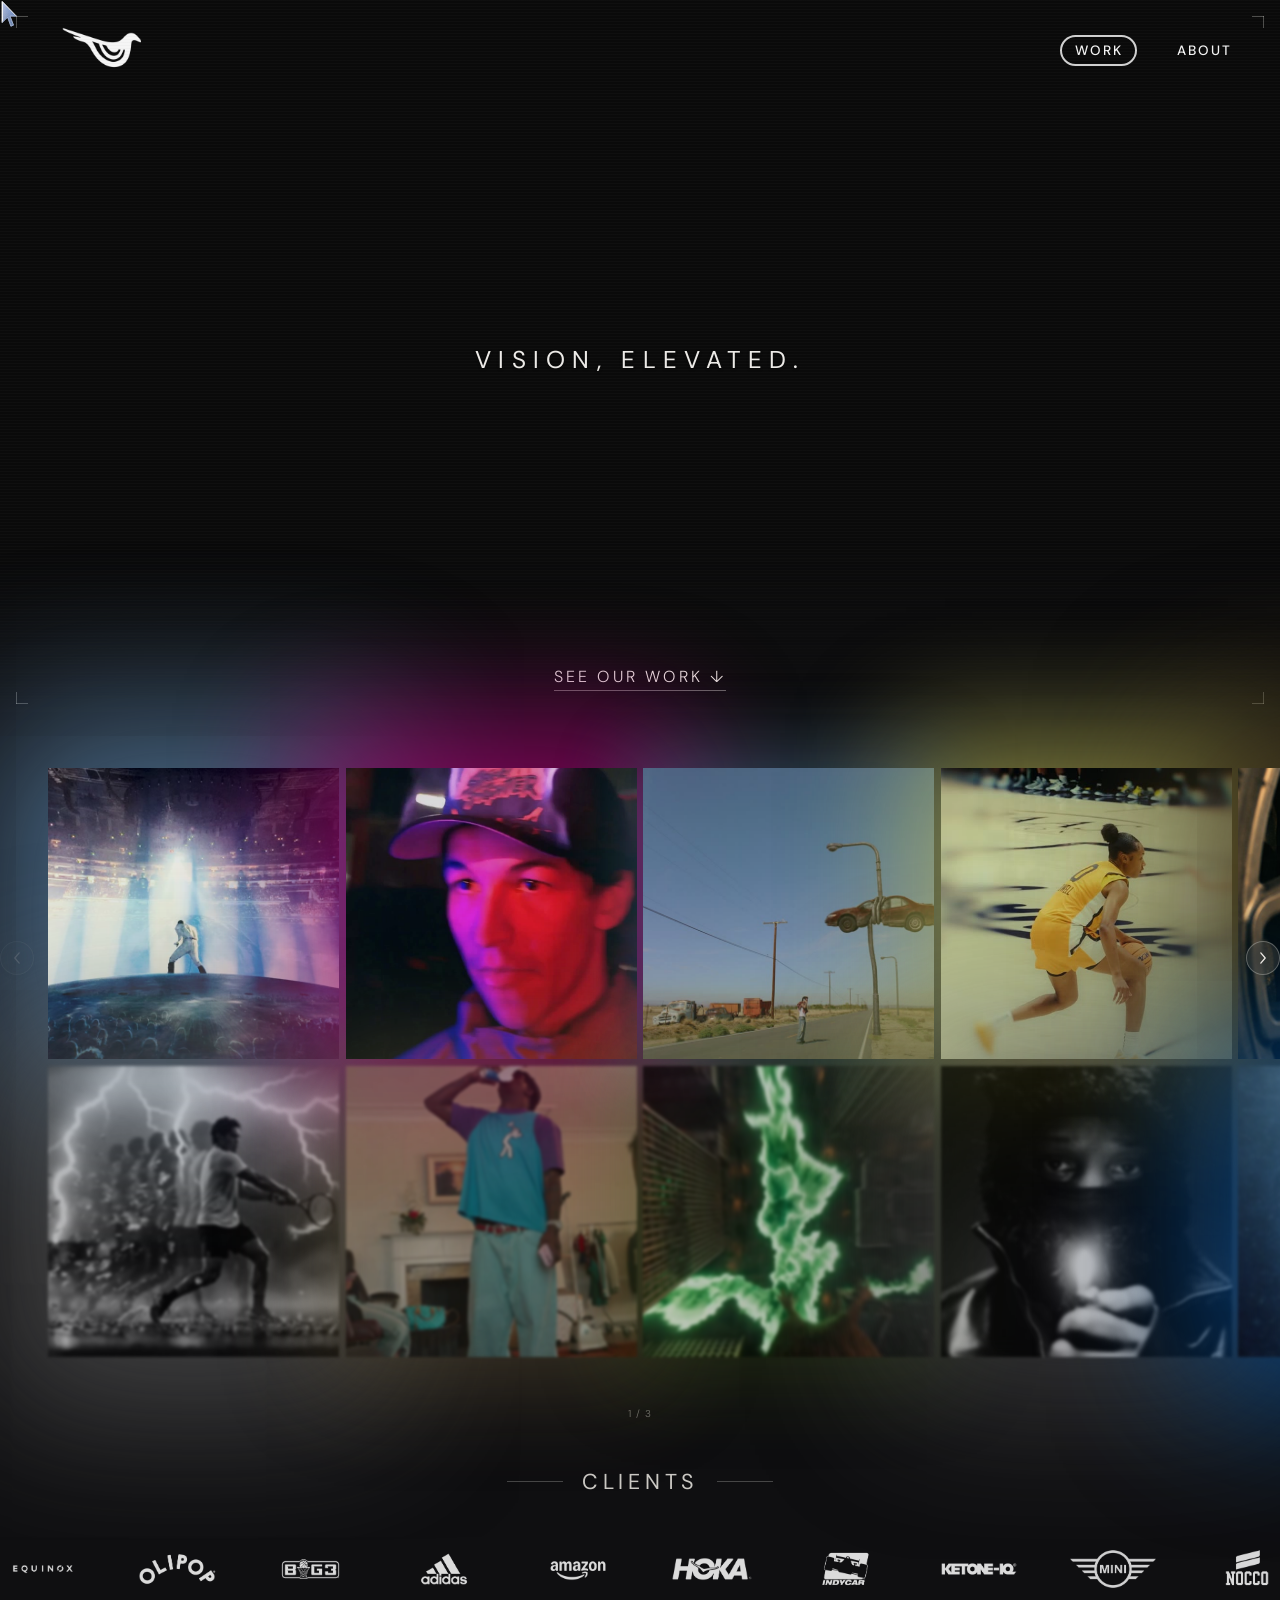
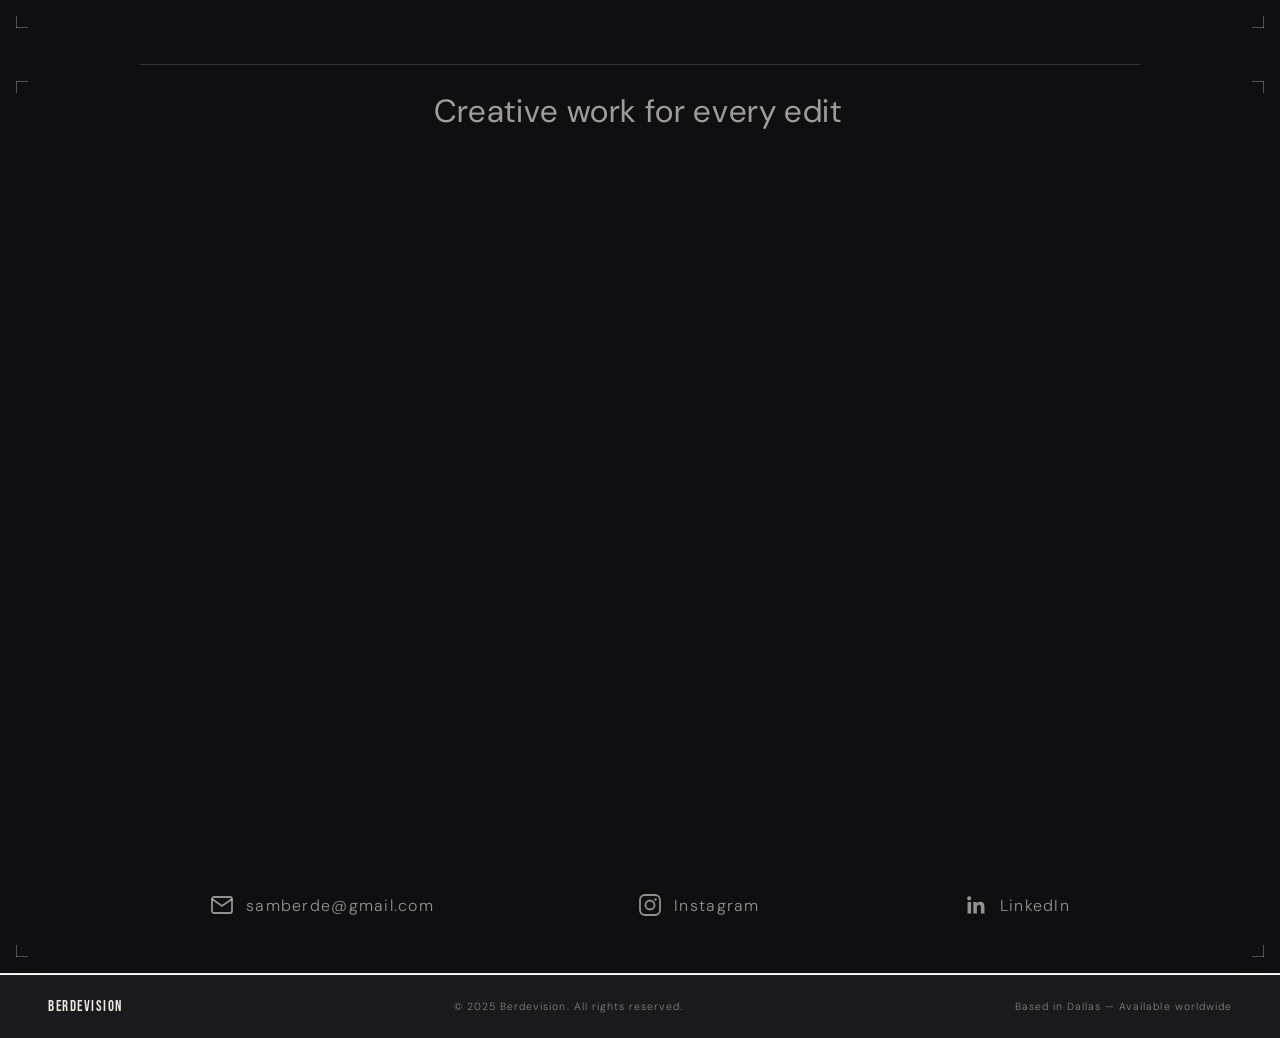
==== index.html @ a60b60c9 "Reorder new work tiles: Ye first, then Storm, Street Fighter, Ice Spice, Arran, Esdeekid, Cal WBB Co" ====
<!DOCTYPE html>
<html lang="en">
<head>
<meta charset="UTF-8">
<meta name="viewport" content="width=device-width, initial-scale=1.0, viewport-fit=cover">
<meta name="theme-color" content="#0f0f11">
<meta name="color-scheme" content="dark">
<title>Berdevision</title>
<meta name="description" content="Berdevision is a creative studio specializing in video, VFX, and post-production. Commercials, live events, and AI-driven creative — based in Dallas, available worldwide.">
<link rel="icon" type="image/png" href="favicon.png">
<link rel="apple-touch-icon" href="favicon.png">
<!-- Social share card -->
<meta property="og:type" content="website">
<meta property="og:title" content="Berdevision — Vision, Elevated.">
<meta property="og:description" content="Video, VFX, and post-production studio. Commercials, live events, and AI-driven creative.">
<meta property="og:url" content="https://samberde08.github.io/berdevision/">
<meta property="og:image" content="https://samberde08.github.io/berdevision/og-image.jpg">
<meta name="twitter:card" content="summary_large_image">
<meta name="twitter:title" content="Berdevision — Vision, Elevated.">
<meta name="twitter:description" content="Video, VFX, and post-production studio.">
<meta name="twitter:image" content="https://samberde08.github.io/berdevision/og-image.jpg">
<link href="https://fonts.googleapis.com/css2?family=Cormorant+Garamond:ital,wght@0,300;0,400;0,600;1,300;1,400;1,600&family=Cormorant:ital,wght@1,300;1,400&family=DM+Sans:wght@300;400;500&family=Bebas+Neue&family=Manrope:wght@600;700;800&display=swap" rel="stylesheet">
<style>
*, *::before, *::after { box-sizing: border-box; margin: 0; padding: 0; cursor: none !important; }
a, button, input, select, textarea, label, [role="button"], [tabindex] { cursor: none !important; }

:root {
  --ink: #eceae4;
  --paper: #0d0b08;
  --mid: #6a6a6a;
  --dim: rgba(12,12,12,0.1);
  --dim2: rgba(12,12,12,0.05);
  --glass-bg: rgba(255,255,255,0.45);
  --glass-border: rgba(255,255,255,0.7);
  --glass-blur: blur(20px) saturate(180%);
}

html { scroll-behavior: smooth; cursor: none !important; background: #eceae4; }
body { position: relative; }

body {
  background: transparent;
  color: var(--paper);
  font-family: 'DM Sans', sans-serif;
  font-weight: 300;
  cursor: none !important;
}

nav { overflow: hidden; }
.reel-wrap { overflow: hidden; }
#contact, #contact-about { overflow: hidden; }
.about-page { overflow: hidden; }
footer { overflow: hidden; }
#bg-canvas {
  position: absolute;
  top: 0; left: 0;
  width: 100%; height: auto;
  min-height: 100%;
  z-index: 0;
  pointer-events: none;
  object-fit: cover;
  object-position: center top;
  opacity: 0.22;
}


nav, .reel-wrap, .slogan-wrap, #work, #about, #contact, #contact-about, footer {
  position: relative;
  z-index: 1;
}

/* SHINY GLASS GLOSS
   A bright, visible specular highlight that moves with scroll + mouse */
.gloss {
  position: relative;
  isolation: isolate;
}
.gloss::after {
  content: '';
  position: absolute;
  inset: 0;
  background: radial-gradient(
    ellipse 55% 40% at var(--gloss-x, 30%) var(--gloss-y, 0%),
    rgba(255,255,255,0.55) 0%,
    rgba(255,255,255,0.2) 30%,
    rgba(255,255,255,0) 65%
  );
  pointer-events: none;
  z-index: 4;
  border-radius: inherit;
}

/* Sharp top-edge specular on all glass panels */
.glass-shine {
  position: relative;
  overflow: hidden;
}
.glass-shine::before {
  content: '';
  position: absolute;
  top: 0; left: -100%; right: -100%;
  height: 2px;
  background: linear-gradient(
    90deg,
    transparent 0%,
    rgba(255,255,255,0.9) var(--shine-x, 30%),
    rgba(255,255,255,1) calc(var(--shine-x, 30%) + 8%),
    rgba(255,255,255,0.9) calc(var(--shine-x, 30%) + 16%),
    transparent 100%
  );
  pointer-events: none;
  z-index: 5;
  transition: background 0.05s;
}


   Creates a bright specular highlight at the top of any glass element,
   simulating light catching the surface */
.glass-reflect {
  position: relative;
  overflow: hidden;
}
.glass-reflect::before {
  content: '';
  position: absolute;
  top: 0; left: 0; right: 0;
  height: 40%;
  background: linear-gradient(
    to bottom,
    rgba(255,255,255,0.22) 0%,
    rgba(255,255,255,0.06) 60%,
    rgba(255,255,255,0) 100%
  );
  pointer-events: none;
  z-index: 2;
}
.glass-reflect::after {
  content: '';
  position: absolute;
  top: 0; left: 0; right: 0;
  height: 1px;
  background: rgba(255,255,255,0.9);
  pointer-events: none;
  z-index: 3;
}


/* GLASS ARROW CURSOR */
#glassCursor {
  position: fixed;
  top: 0; left: 0;
  pointer-events: none;
  z-index: 99999;
  will-change: transform;
  transition: opacity 0s;
}
#glassCursor svg {
  transition: transform 0.15s cubic-bezier(0.23,1,0.32,1);
}
#glassCursor.hovered svg {
  transform: scale(1.15);
}

/* FILM GRAIN */
.grain {
  position: fixed;
  inset: 0;
  width: 100%; height: 100%;
  pointer-events: none;
  z-index: 99997;
  opacity: 0.035;
  animation: grain 0.8s steps(1) infinite;
}
@keyframes grain {
  0%   { transform: translate(0, 0); }
  10%  { transform: translate(-2%, -3%); }
  20%  { transform: translate(3%, 1%); }
  30%  { transform: translate(-1%, 4%); }
  40%  { transform: translate(4%, -2%); }
  50%  { transform: translate(-3%, 3%); }
  60%  { transform: translate(2%, -4%); }
  70%  { transform: translate(-4%, 1%); }
  80%  { transform: translate(3%, 3%); }
  90%  { transform: translate(-2%, -1%); }
  100% { transform: translate(1%, 4%); }
}

/* CROP MARKS */
.crop-mark {
  position: absolute;
  width: 12px; height: 12px;
  pointer-events: none;
  z-index: 10;
}
.crop-mark::before, .crop-mark::after {
  content: '';
  position: absolute;
  background: rgba(12,12,12,0.2);
}
.crop-mark::before { width: 1px; height: 100%; left: 0; top: 0; }
.crop-mark::after { width: 100%; height: 1px; left: 0; top: 0; }
.crop-mark.tl { top: 1rem; left: 1rem; }
.crop-mark.tr { top: 1rem; right: 1rem; transform: scaleX(-1); }
.crop-mark.bl { bottom: 1rem; left: 1rem; transform: scaleY(-1); }
.crop-mark.br { bottom: 1rem; right: 1rem; transform: scale(-1); }

/* NAV */
nav {
  position: fixed;
  top: 0; left: 0; right: 0;
  z-index: 100;
  display: flex;
  justify-content: space-between;
  align-items: center;
  padding: 0.8rem 3rem;
  padding-top: calc(0.8rem + env(safe-area-inset-top, 0px));
  background: transparent;
}
/* progressive frost under the floating nav: content blurs as it nears the top */
.top-frost {
  position: fixed;
  top: 0; left: 0; right: 0;
  height: calc(210px + env(safe-area-inset-top, 0px));
  z-index: 90;
  pointer-events: none;
  backdrop-filter: blur(7px);
  -webkit-backdrop-filter: blur(7px);
  -webkit-mask-image: linear-gradient(to bottom, black 0%, rgba(0,0,0,0.6) 28%, transparent 52%);
  mask-image: linear-gradient(to bottom, black 0%, rgba(0,0,0,0.6) 28%, transparent 52%);
  opacity: 0;
}
/* progressive blur steps: each weaker layer takes over where the last fades,
   so the frost terminates at a near-invisible blur instead of a hard seam */
.top-frost::before,
.top-frost::after {
  content: '';
  position: absolute;
  inset: 0;
  pointer-events: none;
}
.top-frost::before {
  backdrop-filter: blur(3.5px);
  -webkit-backdrop-filter: blur(3.5px);
  -webkit-mask-image: linear-gradient(to bottom, transparent 22%, black 42%, rgba(0,0,0,0.6) 58%, transparent 78%);
  mask-image: linear-gradient(to bottom, transparent 22%, black 42%, rgba(0,0,0,0.6) 58%, transparent 78%);
}
.top-frost::after {
  backdrop-filter: blur(1.5px);
  -webkit-backdrop-filter: blur(1.5px);
  -webkit-mask-image: linear-gradient(to bottom, transparent 55%, black 74%, rgba(0,0,0,0.4) 88%, transparent 100%);
  mask-image: linear-gradient(to bottom, transparent 55%, black 74%, rgba(0,0,0,0.4) 88%, transparent 100%);
}
/* floating nav in difference mode: always the opposite of what's beneath */
nav { mix-blend-mode: difference; }
nav .nav-links a { color: #fff; }
nav .nav-links a:hover { color: rgba(255,255,255,0.65); }
nav .nav-links a.nav-active { color: #fff; border-color: rgba(255,255,255,0.85); }
nav .nav-logo-img { filter: invert(1) !important; }
.nav-logo {
  display: flex;
  align-items: center;
  text-decoration: none;
  position: relative;
  z-index: 1;
}
.nav-logo-img {
  width: 110px;
  height: auto;
  display: block;
  opacity: 1;
  mix-blend-mode: normal;
  filter: none;
  transition: opacity 0.2s;
}
.nav-logo:hover .nav-logo-img {
  opacity: 0.7;
  filter: none;
}
.nav-links {
  display: flex; gap: 2.5rem; list-style: none;
}
.nav-links a {
  font-size: 0.85rem;
  font-weight: 500;
  letter-spacing: 0.14em;
  text-transform: uppercase;
  color: rgba(12,12,12,1);
  text-decoration: none;
  transition: color 0.2s;
}
.nav-links a:hover { color: rgba(12,12,12,0.6); }

/* REEL — always dark, it's a video player */
.reel-wrap {
  position: relative;
  width: 100%;
  aspect-ratio: 16 / 9;
  background: transparent;
  overflow: hidden;
}
/* the footage itself dissolves at its bottom edge — no black band */
.reel-video { pointer-events: none; }
.reel-video::-webkit-media-controls,
.reel-video::-webkit-media-controls-start-playback-button {
  display: none !important;
  -webkit-appearance: none;
}
.reel-vimeo,
.reel-video,
.reel-placeholder {
  -webkit-mask-image: linear-gradient(to bottom, black 0%, black 74%, transparent 100%);
  mask-image: linear-gradient(to bottom, black 0%, black 74%, transparent 100%);
}
.reel-placeholder {
  position: absolute; inset: 0;
  background: #0a0a0a;
  display: flex; align-items: center; justify-content: center;
}
.reel-placeholder::before {
  content: '';
  position: absolute; inset: 0;
  background: repeating-linear-gradient(
    0deg, transparent, transparent 2px,
    rgba(255,255,255,0.018) 2px, rgba(255,255,255,0.018) 3px
  );
  pointer-events: none;
}
.reel-inner {
  display: none; /* wordmark occupies the reel center now */
}
.reel-icon {
  width: 68px; height: 68px;
  border: 1px solid rgba(240,237,232,0.2);
  border-radius: 50%;
  display: flex; align-items: center; justify-content: center;
  animation: breathe 3s ease-in-out infinite;
}
@keyframes breathe {
  0%, 100% { transform: scale(1); border-color: rgba(240,237,232,0.15); }
  50% { transform: scale(1.06); border-color: rgba(240,237,232,0.5); }
}
.reel-hint {
  font-size: 0.65rem;
  letter-spacing: 0.22em;
  text-transform: uppercase;
  color: rgba(240,237,232,0.25);
}
.reel-video {
  position: absolute; inset: 0;
  width: 100%; height: 100%;
  object-fit: cover; display: block;
}
.reel-vimeo {
  position: absolute; inset: 0;
  width: 100%; height: 100%;
  overflow: hidden;
  pointer-events: none;
}
.reel-vimeo iframe {
  position: absolute;
  top: 50%; left: 50%;
  width: 100%; height: 100%;
  transform: translate(-50%, -50%);
  border: none;
}
.reel-bar {
  position: absolute;
  bottom: 0; left: 0; right: 0;
  padding: 2rem 3rem;
  background: none;
  display: flex;
  justify-content: space-between;
  align-items: flex-end;
  z-index: 3;
}
.reel-name {
  font-family: 'Bebas Neue', sans-serif;
  font-size: 3rem;
  letter-spacing: 0.08em;
  line-height: 1;
  color: #f0ede8;
}
.reel-tagline {
  font-size: 0.65rem;
  letter-spacing: 0.18em;
  text-transform: uppercase;
  color: rgba(240,237,232,0.45);
  margin-top: 0.4rem;
}
.reel-center {
  position: absolute;
  inset: 0;
  z-index: 3;
  display: flex;
  flex-direction: column;
  align-items: center;
  justify-content: center;
  gap: 1.2rem;
  text-align: center;
  pointer-events: none;
  padding: 0 1rem;
}
.reel-wordmark {
  font-family: 'Manrope', sans-serif;
  font-weight: 800;
  text-transform: uppercase;
  font-size: clamp(3.2rem, 9.5vw, 8rem);
  letter-spacing: 0.04em;
  line-height: 1;
  color: #f0ede8;
  text-shadow: 0 2px 32px rgba(0,0,0,0.35);
  transform: scaleY(1.12);
  transform-origin: 50% 100%;
}
.reel-slogan {
  font-family: 'DM Sans', sans-serif;
  font-weight: 400;
  text-transform: uppercase;
  font-size: clamp(1.05rem, 1.9vw, 1.6rem);
  letter-spacing: 0.3em;
  line-height: 1;
  color: rgba(244,242,238,0.97);
  text-shadow: 0 1px 3px rgba(0,0,0,0.4);
}
.reel-cta {
  position: absolute;
  left: 0; right: 0;
  bottom: 1.8rem;
  z-index: 4;
  display: flex;
  justify-content: center;
  mix-blend-mode: difference;
}
.btn-reel {
  display: inline-block;
  font-size: 1rem;
  letter-spacing: 0.2em;
  text-transform: uppercase;
  color: #f0ede8;
  text-decoration: none;
  border-bottom: 1px solid rgba(240,237,232,0.4);
  padding-bottom: 3px;
  transition: border-color 0.2s, opacity 0.2s;
  opacity: 0.7;
}
.btn-reel:hover { opacity: 1; border-color: #f0ede8; }
.reel-mute {
  background: transparent;
  border: 1px solid rgba(240,237,232,0.2);
  color: rgba(240,237,232,0.45);
  font-size: 0.62rem;
  letter-spacing: 0.14em;
  text-transform: uppercase;
  font-family: 'DM Sans', sans-serif;
  padding: 0.4rem 0.9rem;
  cursor: none;
  transition: all 0.2s;
  display: none;
}
.reel-mute:hover { color: #f0ede8; border-color: rgba(240,237,232,0.6); }
.reel-mute.visible { display: block; }



/* SLOGAN */
.slogan-wrap {
  padding: 4rem 3rem 2rem;
  position: relative;
}
.slogan-location {
  margin-top: 1.2rem;
  font-size: 0.72rem;
  letter-spacing: 0.2em;
  text-transform: uppercase;
  color: rgba(12,12,12,0.35);
  display: flex;
  align-items: center;
  gap: 0.8rem;
}
.slogan-location::before {
  content: '';
  display: block;
  width: 24px; height: 1px;
  background: rgba(12,12,12,0.2);
}

/* LETTER LIFT */
.slogan-headline {
  font-family: 'Bebas Neue', sans-serif;
  font-size: clamp(3.5rem, 7vw, 6rem);
  letter-spacing: 0.04em;
  line-height: 1;
  color: var(--paper);
  margin-bottom: 1.2rem;
  perspective: 600px;
  transform-style: preserve-3d;
  display: block;
}
.slogan-headline .letter {
  display: inline-block;
  transition: transform 0.15s cubic-bezier(0.23,1,0.32,1), color 0.15s;
  transform-origin: center bottom;
  will-change: transform;
}
.slogan-headline .letter.space {
  display: inline-block;
  width: 0.3em;
}
.slogan-sub {
  font-size: clamp(1.4rem, 2.5vw, 2rem);
  font-family: 'DM Sans', sans-serif;
  font-weight: 400;
  font-style: normal;
  letter-spacing: 0.02em;
  color: rgba(12,12,12,0.5);
  line-height: 1.4;
}
.slogan-static { white-space: nowrap; }
.slogan-cycling-wrap {
  display: inline-block;
  overflow: hidden;
  position: relative;
  vertical-align: middle;
  min-width: 7ch;
  transition: min-width 0.3s ease;
  height: 1em;
  margin-bottom: 0.18em;
}
.slogan-word {
  display: block;
  position: absolute;
  bottom: 0; left: 0;
  opacity: 0;
  transform: translateY(40%);
  transition: opacity 0.3s ease, transform 0.3s ease;
  white-space: nowrap;
  font-weight: 400;
  color: rgba(12,12,12,0.5);
  line-height: 1;
  font-size: inherit;
}
.slogan-word.active {
  opacity: 1;
  transform: translateY(0);
}
.slogan-word.exit {
  opacity: 0;
  transform: translateY(-40%);
}
.slogan-word.final {
  font-weight: 500;
  color: var(--paper);
  letter-spacing: 0.08em;
}

/* WORK SLIDER */
.work-grid-wrap {
  position: relative;
  padding: 0;
  overflow: clip;
  overflow-clip-margin: 0;
}
.work-side-arrow {
  position: absolute;
  top: 40%;
  transform: translateY(-50%);
  width: 34px; height: 34px;
  border-radius: 50%;
  background: rgba(255,255,255,0.3);
  backdrop-filter: blur(12px);
  -webkit-backdrop-filter: blur(12px);
  border: 1px solid rgba(255,255,255,0.75);
  color: rgba(12,12,12,0.65);
  display: flex; align-items: center; justify-content: center;
  z-index: 10;
  transition: background 0.2s, opacity 0.2s, transform 0.2s;
  box-shadow: 0 4px 16px rgba(12,12,12,0.08);
  cursor: none;
}
.work-side-arrow:hover {
  background: rgba(255,255,255,0.65);
  color: rgba(12,12,12,0.9);
  transform: translateY(-50%) scale(1.08);
}
.work-side-arrow:disabled { opacity: 0.15; pointer-events: none; }
.work-side-prev { left: 0; }
.work-side-next { right: 0; }
.work-nav-counter {
  text-align: center;
  margin-top: 1rem;
  font-family: 'DM Sans', sans-serif;
  font-size: 0.62rem;
  letter-spacing: 0.12em;
  color: rgba(12,12,12,0.3);
}

.work-page { display: none !important; }
.work-page.active-page { display: grid !important; }
.work-page.slide-in-right {
  animation: fadeIn 0.3s ease forwards;
}
.work-page.slide-out-left {
  animation: fadeOut 0.3s ease forwards;
}
.work-page.slide-in-left {
  animation: fadeIn 0.3s ease forwards;
}
.work-page.slide-out-right {
  animation: fadeOut 0.3s ease forwards;
}
@keyframes fadeIn {
  from { opacity: 0; }
  to   { opacity: 1; }
}
@keyframes fadeOut {
  from { opacity: 1; }
  to   { opacity: 0; display: none; }
}
.work-nav { display: flex; align-items: center; gap: 0.5rem; }
.work-nav-btn {
  width: 32px; height: 32px;
  border-radius: 50%;
  background: rgba(255,255,255,0.3);
  backdrop-filter: blur(8px);
  border: 1px solid rgba(255,255,255,0.7);
  color: rgba(12,12,12,0.6);
  display: flex; align-items: center; justify-content: center;
  transition: background 0.2s, opacity 0.2s;
  cursor: none;
}
.work-nav-btn:hover { background: rgba(255,255,255,0.6); color: rgba(12,12,12,0.9); }
.work-nav-btn:disabled { opacity: 0.2; pointer-events: none; }
.work-nav-counter {
  font-family: 'DM Sans', sans-serif;
  font-size: 0.62rem;
  letter-spacing: 0.1em;
  color: rgba(12,12,12,0.35);
  min-width: 2.5rem;
  text-align: center;
}
.work-slider-wrap {
  position: relative;
}
.work-slider {
  display: flex;
  gap: 1rem;
  overflow-x: scroll;
  -webkit-overflow-scrolling: touch;
  scrollbar-width: none;
  padding-bottom: 0.5rem;
  cursor: grab;
  scroll-behavior: smooth;
}
.work-slider:active { cursor: grabbing; }
.work-slider::-webkit-scrollbar { display: none; }
.work-slider .work-item {
  flex: 0 0 30%;
  min-width: 280px;
  aspect-ratio: 16/9;
  cursor: none;
}
.slider-arrow { display: none; }
.slider-counter {
  margin-top: 0.8rem;
  text-align: right;
  padding-right: 0.5rem;
  font-family: 'DM Sans', sans-serif;
  font-size: 0.65rem;
  letter-spacing: 0.12em;
  color: rgba(12,12,12,0.35);
}

/* WORK */
#work {
  padding: 48px 0 2.5rem;
  position: relative;
}
#work > .crop-mark.tl, #work > .crop-mark.tr { display: none; }

.work-header { display: none; }
.work-label {
  display: flex;
  align-items: center;
  justify-content: center;
  gap: 1.2rem;
  font-family: 'DM Sans', sans-serif;
  font-weight: 400;
  letter-spacing: 0.22em;
  text-transform: uppercase;
  font-size: 1.35rem;
  color: rgba(12,12,12,0.75);
  margin: 1.8rem 0 2.4rem;
}
.about-body p.work-label {
  font-size: 1.35rem !important;
  font-weight: 400 !important;
  letter-spacing: 0.22em;
  color: rgba(12,12,12,0.75) !important;
  line-height: 1 !important;
  margin: 1.8rem 0 2.4rem !important;
}
.work-label::before,
.work-label::after {
  content: '';
  height: 1px;
  width: 56px;
  background: rgba(12,12,12,0.18);
}

.work-title {
  font-family: 'Manrope', sans-serif;
  font-weight: 700;
  text-transform: uppercase;
  font-size: clamp(2rem, 3vw, 2.5rem);
  letter-spacing: 0.06em;
  color: var(--paper);
  line-height: 1;
}

.work-filter { display: flex; gap: 0.4rem; flex-wrap: wrap; justify-content: flex-end; margin-bottom: 0; }

.section-eyebrow {
  font-size: 0.65rem;
  font-family: 'DM Sans', sans-serif;
  font-style: normal;
  letter-spacing: 0.22em;
  text-transform: uppercase;
  color: rgba(12,12,12,0.35);
  margin-bottom: 0.6rem;
  display: flex; align-items: center; gap: 1rem;
}
.section-eyebrow::before {
  content: '';
  display: block;
  width: 28px; height: 1px;
  background: rgba(12,12,12,0.2);
}

.section-title {
  font-family: 'Cormorant Garamond', serif;
  font-weight: 300;
  font-size: clamp(2.8rem, 5vw, 4.5rem);
  line-height: 1.05;
  letter-spacing: -0.01em;
  margin-bottom: 3rem;
}
.section-title em {
  font-style: italic;
  color: rgba(12,12,12,0.45);
}


.filter-btn {
  font-size: 0.65rem; letter-spacing: 0.14em; text-transform: uppercase;
  padding: 0.45rem 1.2rem;
  border: 1px solid rgba(255,255,255,0.7);
  background: rgba(255,255,255,0.25);
  backdrop-filter: blur(12px) saturate(160%);
  -webkit-backdrop-filter: blur(12px) saturate(160%);
  color: rgba(12,12,12,0.5);
  cursor: none;
  border-radius: 100px;
  transition: all 0.2s; font-family: 'DM Sans', sans-serif;
  box-shadow:
    0 2px 8px rgba(12,12,12,0.06),
    inset 0 1px 0 rgba(255,255,255,0.95),
    inset 0 -1px 0 rgba(255,255,255,0.2);
  position: relative;
  overflow: hidden;
}
.filter-btn::before {
  content: '';
  position: absolute;
  top: 0; left: 0; right: 0;
  height: 50%;
  background: linear-gradient(to bottom, rgba(255,255,255,0.3), rgba(255,255,255,0));
  border-radius: 100px 100px 0 0;
  pointer-events: none;
}
.filter-btn:hover {
  background: rgba(255,255,255,0.45);
  border-color: rgba(255,255,255,0.9);
  color: rgba(12,12,12,0.8);
  box-shadow:
    0 4px 12px rgba(12,12,12,0.08),
    inset 0 1px 0 rgba(255,255,255,1),
    inset 0 -1px 0 rgba(255,255,255,0.3);
}
.filter-btn.active {
  background: rgba(255,255,255,0.15);
  border: 2px solid rgba(12,12,12,0.7);
  color: rgba(12,12,12,0.9);
  box-shadow: none;
}
.filter-btn:focus-visible { outline: 1px solid rgba(12,12,12,0.3); outline-offset: 2px; }

.work-grid-wrap {
  position: relative;
  padding: 0;
}
.work-grid {
  display: grid;
  grid-template-columns: repeat(3, 1fr);
  gap: 0.4rem;
}
.work-grid::-webkit-scrollbar { display: none; }
/* continuous filmstrip: the classic two-row grid, scrolling sideways */
.work-strip {
  display: grid;
  grid-template-rows: 1fr 1fr;
  grid-auto-flow: column;
  grid-auto-columns: calc((100% - 1.2rem) / 4);
  gap: 0.4rem;
  overflow-x: auto;
  scroll-snap-type: x mandatory;
  scrollbar-width: none;
  -webkit-overflow-scrolling: touch;
  /* generous padding: glows paint to the viewport edges, tiles rest inset */
  padding: 240px 108px 240px;
  margin: -240px -60px -206px;
  scroll-padding: 0 108px;
}
.work-strip::-webkit-scrollbar { display: none; }
.work-strip .work-item {
  aspect-ratio: 1 / 1;
  scroll-snap-align: start;
}
@media (max-width: 768px) {
  .work-strip { scroll-snap-type: none; }  /* free momentum scroll on touch */
  .work-overlay { padding: 0.8rem; }
  .work-tag { font-size: 0.48rem; margin-bottom: 0.18rem; }
  .work-name { font-size: 0.88rem; line-height: 1.15; }
  .work-subtitle { display: none; }
  .top-frost::before, .top-frost::after { display: none; }
  .top-frost {
    backdrop-filter: blur(5px);
    -webkit-backdrop-filter: blur(5px);
    -webkit-mask-image: linear-gradient(to bottom, black 0%, rgba(0,0,0,0.7) 30%, rgba(0,0,0,0.3) 60%, transparent 90%);
    mask-image: linear-gradient(to bottom, black 0%, rgba(0,0,0,0.7) 30%, rgba(0,0,0,0.3) 60%, transparent 90%);
  }
  .work-strip {
    grid-auto-columns: calc((100% - 0.4rem) / 2);
    padding: 60px 40px 60px;
    margin: -60px -20px -32px;
    scroll-padding: 0 40px;
  }
}
.work-item {
  position: relative; overflow: hidden;
  background: rgba(255,255,255,0.25);
  backdrop-filter: blur(12px) saturate(160%);
  -webkit-backdrop-filter: blur(12px) saturate(160%);
  box-shadow: 0 4px 16px rgba(12,12,12,0.07);
  transition: opacity 0.4s, transform 0.15s ease, box-shadow 0.15s ease;
  transform-style: preserve-3d;
  will-change: transform;
  aspect-ratio: 1 / 1;
  cursor: none;
}
.work-item::before {
  display: none;
}
.work-item::after {
  content: '';
  position: absolute;
  inset: 0;
  background: radial-gradient(
    ellipse 50% 50% at var(--gloss-x, 50%) var(--gloss-y, 50%),
    rgba(255,255,255,0.28) 0%,
    rgba(255,255,255,0.08) 40%,
    transparent 70%
  );
  pointer-events: none;
  z-index: 2;
  opacity: 0;
  transition: opacity 0.3s;
}
.work-item:hover::after { opacity: 1; }


.thumb-placeholder {
  width: 100%; aspect-ratio: 16/9;
  display: flex; align-items: center; justify-content: center;
  transition: transform 0.7s cubic-bezier(0.23,1,0.32,1);
}
.work-item:hover .thumb-placeholder { transform: scale(1.05); }
.thumb-a { background: rgba(232,229,224,0.3); }
.thumb-b { background: rgba(234,234,234,0.3); }
.thumb-c { background: rgba(229,226,221,0.3); }
.thumb-d { background: rgba(232,232,232,0.3); }
.thumb-e { background: rgba(235,235,235,0.3); }

.thumb-num {
  font-family: 'Cormorant Garamond', serif;
  font-size: 4rem;
  font-weight: 300;
  color: rgba(12,12,12,0.06);
  letter-spacing: -0.02em;
  user-select: none;
  transition: color 0.4s;
}
.work-item:hover .thumb-num { color: rgba(12,12,12,0.1); }

.work-overlay {
  position: absolute; inset: 0;
  overflow: hidden;
  border-radius: inherit;
  background: linear-gradient(to top, rgba(0,0,0,0.65) 0%, rgba(0,0,0,0.15) 50%, transparent 100%);
  padding: 1.4rem;
  display: flex; flex-direction: column; justify-content: flex-end;
  opacity: 0;
  transition: opacity 0.4s;
  z-index: 2;
}
.work-item:hover .work-overlay { opacity: 1; }
.work-item:hover { z-index: 3; }
.work-tag {
  font-size: 0.6rem; letter-spacing: 0.18em; text-transform: uppercase;
  color: rgba(255,255,255,0.85); margin-bottom: 0.3rem;
  text-shadow: 0 1px 4px rgba(0,0,0,0.5);
}
.work-name {
  font-family: 'Cormorant Garamond', serif;
  font-size: 1.6rem; font-weight: 300;
  letter-spacing: 0.02em; line-height: 1.1;
  color: #fff;
  text-shadow: 0 2px 8px rgba(0,0,0,0.6);
}
.work-subtitle {
  font-size: 0.6rem; letter-spacing: 0.12em; text-transform: uppercase;
  color: rgba(255,255,255,0.6);
  margin-top: 0.3rem;
  text-shadow: 0 1px 4px rgba(0,0,0,0.5);
}

/* ABOUT */
#about {
  padding: 6rem 3rem;
  position: relative;
}

.about-grid {
  display: grid;
  grid-template-columns: 1fr 1.6fr;
  gap: 6rem;
  align-items: start;
  position: relative;
}
.about-portrait {
  position: relative;
  aspect-ratio: 3/4;
  background: rgba(255,255,255,0.15);
  backdrop-filter: blur(16px) saturate(160%);
  -webkit-backdrop-filter: blur(16px) saturate(160%);
  border: 1px solid rgba(255,255,255,0.7);
  box-shadow:
    0 8px 32px rgba(12,12,12,0.06),
    inset 0 1px 0 rgba(255,255,255,1),
    inset 0 -1px 0 rgba(255,255,255,0.15);
  overflow: hidden;
}
.about-portrait::before {
  content: '';
  position: absolute;
  top: 0; left: 0; right: 0;
  height: 30%;
  background: linear-gradient(to bottom, rgba(255,255,255,0.2), rgba(255,255,255,0));
  pointer-events: none;
  z-index: 1;
}
.portrait-inner {
  width: 100%; height: 100%;
  display: flex; align-items: center; justify-content: center;
}
.portrait-lines {
  position: absolute; inset: 0;
  background: repeating-linear-gradient(
    -45deg,
    transparent, transparent 40px,
    rgba(12,12,12,0.04) 40px, rgba(12,12,12,0.04) 41px
  );
}
.portrait-label {
  position: absolute; bottom: 1.2rem; left: 1.2rem;
  font-size: 0.58rem; letter-spacing: 0.16em; text-transform: uppercase;
  color: rgba(12,12,12,0.3);
}
.portrait-corner {
  position: absolute;
  width: 20px; height: 20px;
}
.portrait-corner.tl { top: 1rem; left: 1rem; border-top: 1px solid rgba(12,12,12,0.2); border-left: 1px solid rgba(12,12,12,0.2); }
.portrait-corner.br { bottom: 1rem; right: 1rem; border-bottom: 1px solid rgba(12,12,12,0.2); border-right: 1px solid rgba(12,12,12,0.2); }

.about-body { padding-top: 0.5rem; }
.about-body p {
  font-size: 1rem;
  font-family: 'DM Sans', sans-serif;
  font-weight: 300;
  line-height: 1.85;
  color: rgba(12,12,12,0.6);
  margin-bottom: 1.2rem;
}
.about-body p strong { color: var(--paper); font-weight: 500; }

.about-pull {
  font-family: 'Cormorant Garamond', serif;
  font-style: italic;
  font-size: 1.9rem;
  font-weight: 300;
  line-height: 1.45;
  color: rgba(12,12,12,0.65);
  border-left: 1px solid rgba(12,12,12,0.12);
  padding-left: 1.5rem;
  margin: 2.5rem 0;
}

.skills-row { display: flex; flex-wrap: wrap; gap: 0.4rem; margin-top: 2rem; }
.skill-tag {
  font-size: 0.62rem; letter-spacing: 0.1em; text-transform: uppercase;
  padding: 0.35rem 0.9rem;
  border: 1px solid rgba(255,255,255,0.7);
  background: rgba(255,255,255,0.25);
  backdrop-filter: blur(10px) saturate(150%);
  -webkit-backdrop-filter: blur(10px) saturate(150%);
  border-radius: 100px;
  color: rgba(12,12,12,0.5);
  box-shadow:
    0 2px 6px rgba(12,12,12,0.05),
    inset 0 1px 0 rgba(255,255,255,0.95),
    inset 0 -1px 0 rgba(255,255,255,0.15);
  transition: all 0.2s;
  position: relative;
  overflow: hidden;
}
.skill-tag::before {
  content: '';
  position: absolute;
  top: 0; left: 0; right: 0;
  height: 50%;
  background: linear-gradient(to bottom, rgba(255,255,255,0.28), rgba(255,255,255,0));
  border-radius: 100px 100px 0 0;
  pointer-events: none;
}
.skill-tag:hover {
  color: rgba(12,12,12,0.8);
  background: rgba(255,255,255,0.45);
  border-color: rgba(255,255,255,0.9);
  box-shadow:
    0 4px 12px rgba(12,12,12,0.07),
    inset 0 1px 0 rgba(255,255,255,1),
    inset 0 -1px 0 rgba(255,255,255,0.25);
}

/* CONTACT */
#contact, #contact-about {
  padding: 1.5rem 3rem 3.5rem;
  background: transparent;
  position: relative;
}
.contact-grid { display: grid; grid-template-columns: 1fr; gap: 2.5rem; align-items: start; }

.contact-form-glass {
  background: rgba(255,255,255,0.25);
  backdrop-filter: blur(28px) saturate(200%);
  -webkit-backdrop-filter: blur(28px) saturate(200%);
  border: 1px solid rgba(255,255,255,0.75);
  border-radius: 16px;
  padding: 1.8rem;
  box-shadow:
    0 12px 48px rgba(12,12,12,0.08),
    0 2px 8px rgba(12,12,12,0.04),
    inset 0 1px 0 rgba(255,255,255,1),
    inset 0 -1px 0 rgba(255,255,255,0.2);
  position: relative;
  overflow: hidden;
}
.contact-form-glass::before {
  content: '';
  position: absolute;
  top: 0; left: 0; right: 0;
  height: 35%;
  background: linear-gradient(to bottom, rgba(255,255,255,0.2) 0%, rgba(255,255,255,0) 100%);
  border-radius: 16px 16px 0 0;
  pointer-events: none;
}

.contact-big {
  font-family: 'Manrope', sans-serif;
  font-weight: 700;
  text-transform: uppercase;
  letter-spacing: 0.06em;
  font-size: clamp(1.5rem, 2.5vw, 2rem);
  line-height: 1.15;
  margin-bottom: 1.2rem;
  color: var(--paper);
}
.contact-big em {
  font-style: italic;
  font-family: 'Cormorant Garamond', serif;
  color: rgba(12,12,12,0.4);
}

.contact-links { display: flex; flex-direction: column; gap: 0.85rem; }
.contact-links a {
  font-size: 1rem; color: rgba(12,12,12,0.4); text-decoration: none;
  letter-spacing: 0.08em;
  display: flex; align-items: center; gap: 0.75rem;
  transition: color 0.2s; width: fit-content;
  position: relative;
}
.contact-links a::after {
  content: '';
  position: absolute; bottom: -2px; left: 0; right: 0;
  height: 1px; background: var(--paper);
  transform: scaleX(0); transform-origin: left;
  transition: transform 0.3s cubic-bezier(0.23,1,0.32,1);
}
.contact-links a:hover { color: var(--paper); }
.contact-links a:hover::after { transform: scaleX(1); }

.form-group { margin-bottom: 0.7rem; }
.form-label {
  display: block; font-size: 0.6rem; letter-spacing: 0.16em; text-transform: uppercase;
  color: rgba(12,12,12,0.3); margin-bottom: 0.45rem;
}
.form-input, .form-textarea, .form-select {
  width: 100%; background: transparent;
  border: none; border-bottom: 1px solid rgba(12,12,12,0.18);
  color: var(--paper); padding: 0.6rem 0;
  font-size: 0.9rem; font-family: 'DM Sans', sans-serif; font-weight: 300;
  outline: none; transition: border-color 0.25s; appearance: none;
}
.form-input:focus, .form-textarea:focus, .form-select:focus {
  border-color: rgba(12,12,12,0.5);
}
.form-textarea { min-height: 90px; resize: none; }
.form-select { background: transparent; cursor: none; }
.form-select option { background: #e8e5e0; }
.form-submit {
  margin-top: 1.5rem;
  background: transparent;
  border: 1px solid rgba(12,12,12,0.25);
  color: rgba(12,12,12,0.7);
  padding: 0.85rem 2.5rem;
  font-size: 0.7rem; font-weight: 400; letter-spacing: 0.18em; text-transform: uppercase;
  font-family: 'DM Sans', sans-serif; cursor: none;
  transition: all 0.25s;
  position: relative; overflow: hidden;
}
.form-submit::before {
  content: '';
  position: absolute; inset: 0;
  background: var(--paper);
  transform: translateX(-100%);
  transition: transform 0.35s cubic-bezier(0.23,1,0.32,1);
  z-index: 0;
}
.form-submit:hover { color: var(--ink); border-color: var(--paper); }
.form-submit:hover::before { transform: translateX(0); }
.form-submit span { position: relative; z-index: 1; }

/* FOOTER */
footer {
  padding: 1.4rem 3rem;
  background: rgba(255,255,255,0.3);
  backdrop-filter: blur(20px) saturate(180%);
  -webkit-backdrop-filter: blur(20px) saturate(180%);
  border-top: 1px solid rgba(255,255,255,0.9);
  box-shadow: inset 0 1px 0 rgba(255,255,255,1);
  display: flex; justify-content: space-between; align-items: center;
}
.footer-logo {
  font-family: 'Bebas Neue', sans-serif;
  font-size: 0.95rem; letter-spacing: 0.1em;
  color: rgba(12,12,12,0.25);
}
footer p { font-size: 0.65rem; font-family: 'DM Sans', sans-serif; font-style: normal; letter-spacing: 0.1em; color: rgba(12,12,12,0.25); }

/* LIGHTBOX */
.lightbox {
  position: fixed; inset: 0;
  z-index: 9000;
  display: flex; align-items: center; justify-content: center;
  opacity: 0; pointer-events: none;
  transition: opacity 0.35s ease;
}
.lightbox.open {
  opacity: 1; pointer-events: all;
}
.lightbox-backdrop {
  position: absolute; inset: 0;
  background: rgba(8,8,8,0.88);
  backdrop-filter: blur(12px);
  -webkit-backdrop-filter: blur(12px);
  cursor: none;
}
.lightbox-inner {
  position: relative;
  width: 90vw;
  max-width: 1200px;
  z-index: 1;
}
.lightbox-close {
  position: absolute;
  top: -2.5rem; right: 0;
  background: transparent;
  border: none;
  color: rgba(240,237,232,0.6);
  font-size: 1.1rem;
  cursor: none;
  transition: color 0.2s;
  font-family: 'DM Sans', sans-serif;
  letter-spacing: 0.1em;
}
.lightbox-close:hover { color: #f0ede8; }
.lightbox-frame {
  position: relative;
  padding-bottom: 56.25%;
  height: 0;
  background: #000;
  border-radius: 4px;
  overflow: hidden;
  box-shadow: 0 32px 80px rgba(0,0,0,0.5);
}
.lightbox-frame iframe {
  position: absolute; inset: 0;
  width: 100%; height: 100%;
  border: none;
}

/* PAGE ROUTER */
.page { display: none; }
.page.active { display: block; }

/* SERVICES */
.services-grid {
  display: grid;
  grid-template-columns: 1fr 1fr;
  gap: 0;
  border-top: 1px solid rgba(12,12,12,0.08);
  margin-top: 0.5rem;
}
.service-item {
  display: flex;
  gap: 1rem;
  align-items: flex-start;
  padding: 1.4rem 1rem 1.4rem 0;
  border-bottom: 1px solid rgba(12,12,12,0.08);
}
.service-item:nth-child(odd) { padding-right: 2rem; border-right: 1px solid rgba(12,12,12,0.08); }
.service-item:nth-child(even) { padding-left: 2rem; }
.service-num {
  font-family: 'Cormorant Garamond', serif;
  font-size: 0.75rem;
  color: rgba(12,12,12,0.25);
  letter-spacing: 0.1em;
  padding-top: 3px;
  flex-shrink: 0;
}
.service-title {
  font-family: 'DM Sans', sans-serif;
  font-size: 0.85rem;
  font-weight: 500;
  color: #1a1a1a;
  letter-spacing: 0.02em;
  margin-bottom: 0.3rem;
}
.service-desc {
  font-family: 'DM Sans', sans-serif;
  font-size: 0.75rem;
  color: rgba(12,12,12,0.45);
  line-height: 1.6;
}

/* CLIENT LOGOS */
.client-logos-section {
  margin-top: 2.5rem;
  padding-top: 2rem;
  border-top: 1px solid rgba(12,12,12,0.08);
}
.client-logos-label {
  font-size: 0.62rem;
  letter-spacing: 0.18em;
  text-transform: uppercase;
  color: rgba(12,12,12,0.3);
  margin-bottom: 1.4rem;
}
.client-logos-grid {
  display: flex;
  flex-wrap: wrap;
  gap: 1.5rem;
  align-items: center;
}
.client-logo {
  height: 28px;
  width: auto;
  opacity: 0.3;
  filter: grayscale(1);
  transition: opacity 0.2s;
}
.client-logo:hover { opacity: 0.7; }
.client-logo-placeholder {
  height: 28px;
  padding: 0 1rem;
  background: rgba(255,255,255,0.3);
  backdrop-filter: blur(8px);
  border: 1px solid rgba(255,255,255,0.5);
  border-radius: 4px;
  display: flex;
  align-items: center;
  font-size: 0.6rem;
  letter-spacing: 0.12em;
  text-transform: uppercase;
  color: rgba(12,12,12,0.25);
}

/* ABOUT PAGE */
.about-page {
  min-height: 100vh;
  padding: 8rem 3rem 2.5rem;
  display: flex;
  justify-content: center;
}
.about-page-grid {
  display: grid;
  grid-template-columns: 1fr;
  gap: 6rem;
  align-items: start;
  max-width: 680px;
  width: 100%;
}
.about-page-eyebrow {
  font-size: 0.65rem;
  letter-spacing: 0.22em;
  text-transform: uppercase;
  color: rgba(12,12,12,0.35);
  margin-bottom: 1.8rem;
  display: block;
  text-align: center;
}
.about-page-eyebrow::before { display: none; }
.about-page-title {
  font-family: 'Bebas Neue', sans-serif;
  font-size: clamp(3rem, 6vw, 5rem);
  letter-spacing: 0.04em;
  line-height: 1;
  color: var(--paper);
  margin-bottom: 2.5rem;
}
.about-body p {
  font-size: 1rem !important;
  font-family: 'DM Sans', sans-serif !important;
  font-weight: 300 !important;
  line-height: 1.85 !important;
  color: rgba(12,12,12,0.85) !important;
  margin-bottom: 1.2rem !important;
  opacity: 1 !important;
  visibility: visible !important;
}
.about-body p strong { color: #0c0c0c !important; font-weight: 500 !important; }
.about-body p em { color: rgba(12,12,12,0.5) !important; }

/* Nav active state */
.nav-links a.nav-active {
  color: rgba(12,12,12,0.9);
  border: 2px solid rgba(12,12,12,0.7);
  border-radius: 100px;
  padding: 0.3rem 0.8rem;
}


.reveal {
  opacity: 0;
  transform: translateY(36px);
  transition: opacity 0.9s cubic-bezier(0.23,1,0.32,1),
              transform 0.9s cubic-bezier(0.23,1,0.32,1);
}
.reveal.visible { opacity: 1; transform: none; }
.reveal-delay-1 { transition-delay: 0.1s; }
.reveal-delay-2 { transition-delay: 0.2s; }
.reveal-delay-3 { transition-delay: 0.3s; }
.reveal-delay-4 { transition-delay: 0.45s; }

/* line-by-line text reveal */
.line-reveal { overflow: hidden; }
.line-reveal-inner {
  display: block;
  transform: translateY(100%);
  transition: transform 0.8s cubic-bezier(0.23,1,0.32,1);
}
.line-reveal.visible .line-reveal-inner { transform: translateY(0); }
.line-reveal.visible.reveal-delay-1 .line-reveal-inner { transition-delay: 0.1s; }
.line-reveal.visible.reveal-delay-2 .line-reveal-inner { transition-delay: 0.2s; }
.line-reveal.visible.reveal-delay-3 .line-reveal-inner { transition-delay: 0.3s; }







/* TILE GLOW — colors bleed outward from each tile */
.work-grid-wrap { overflow: visible !important; }
.work-grid { overflow: visible !important; }
.work-item { overflow: visible !important; transition: box-shadow 1.2s ease, transform 0.15s ease; position: relative; z-index: 1; }
.work-item img { border-radius: inherit; }

.contact-big-inform {
  display: block;
  color: rgba(12,12,12,0.45);
  font-size: 1.25rem;
  margin-bottom: 1.4rem;
}

/* contact: slogan above, CONTACT inside the card, links below (all viewports) */
.contact-grid > .reveal:first-child { display: contents; }
.contact-grid .slogan-sub { order: 1; text-align: center; margin-bottom: -0.9rem; }
.contact-grid > .reveal-delay-2 { order: 3; width: 100%; max-width: 860px; margin: 0 auto; }
.contact-grid .contact-links { order: 4; width: 100%; max-width: 860px; margin: 0.5rem auto 0; }

/* desktop: links spread evenly in a row under the card */
@media (min-width: 769px) {
  .contact-grid .contact-links {
    flex-direction: row;
    justify-content: space-between;
    align-items: center;
    margin-top: 1.25rem;
  }
}
.contact-grid > .reveal:first-child > .contact-big { display: none; }

/* ===== MOBILE ===== */
@media (max-width: 768px) {
  /* nav */
  nav { padding: 0.6rem 1.25rem; padding-top: calc(0.6rem + env(safe-area-inset-top, 0px)); }
  .nav-logo-img { width: 80px; }
  .nav-links { gap: 1.2rem; }

  /* hero reel */
  .reel-wrap { aspect-ratio: auto; min-height: 60vh; }
  .reel-bar { padding: 1.2rem 1.25rem; }
  .reel-name { font-size: 2rem; }
  .reel-slogan { font-size: 0.8rem; letter-spacing: 0.24em; }
  .reel-wordmark { font-size: 2.8rem; }
  .reel-cta { bottom: 1.2rem; }

  /* slogan */
  .slogan-wrap { padding: 3rem 1.25rem 1.5rem; }
  .slogan-static { white-space: normal; }
  .slogan-sub { font-size: 1.2rem; }

  /* work */
  #work { padding: 36px 0 2rem; }
  .work-grid-wrap { padding: 0; }
  .work-grid { grid-template-columns: repeat(2, 1fr); }

  /* about */
  #about { padding: 4rem 1.25rem; }
  .about-grid { grid-template-columns: 1fr; gap: 2.5rem; }
  .about-page { padding: 6rem 1.25rem 2rem; }
  .about-body { max-width: 100% !important; min-width: 0; }

  /* contact */
  #contact, #contact-about { padding: 1.25rem 1.25rem 3rem; }
  .clients-divider { margin-top: 1rem !important; }
  .contact-grid { gap: 2rem; }
  .contact-form-glass { padding: 1.4rem; }
  .form-input, .form-textarea, .form-select { font-size: 16px; padding: 0.75rem 0; }
  .form-submit { width: 100%; padding: 1rem 1.5rem; }

  footer { padding: 1.4rem 1.25rem; }
}

/* touch devices: restore native cursor, hide the glass cursor */
@media (hover: none), (pointer: coarse) {
  *, *::before, *::after,
  a, button, input, select, textarea, label, [role="button"], [tabindex],
  html, .form-select, .form-submit, .work-item {
    cursor: auto !important;
  }
  #glassCursor { display: none !important; }
  .work-item { transform: none !important; }
}


</style>
</head>
<body>
<img id="bg-canvas" src="assets/im-01-e971dce3a5.jpg" alt="" aria-hidden="true">


<div id="glassCursor" style="position:fixed;top:0;left:0;pointer-events:none;z-index:99999;mix-blend-mode:hard-light;">
  <svg id="cursorSvg" width="24" height="30" viewBox="0 0 32 40" fill="none" xmlns="http://www.w3.org/2000/svg" style="display:block;filter:drop-shadow(0 4px 16px rgba(0,0,0,0.22)) drop-shadow(0 1px 3px rgba(0,0,0,0.15));">
    <defs>
      <!-- Frosted base gradient - opaque enough to read as solid glass -->
      <linearGradient id="g1" x1="0" y1="0" x2="1" y2="1">
        <stop offset="0%" stop-color="rgba(240,240,248,0.92)"/>
        <stop offset="45%" stop-color="rgba(220,228,245,0.78)"/>
        <stop offset="100%" stop-color="rgba(200,215,240,0.65)"/>
      </linearGradient>
      <!-- Top-left specular -->
      <linearGradient id="g2" x1="0" y1="0" x2="0.5" y2="1">
        <stop offset="0%" stop-color="rgba(255,255,255,1)"/>
        <stop offset="100%" stop-color="rgba(255,255,255,0)"/>
      </linearGradient>
      <!-- Right-side cool tint -->
      <linearGradient id="g3" x1="1" y1="0" x2="0" y2="1">
        <stop offset="0%" stop-color="rgba(180,205,255,0.5)"/>
        <stop offset="100%" stop-color="rgba(180,205,255,0)"/>
      </linearGradient>
      <!-- Rainbow diffraction -->
      <linearGradient id="rainbow" x1="0" y1="0" x2="0" y2="1">
        <stop offset="0%" stop-color="rgba(255,100,100,0.9)"/>
        <stop offset="25%" stop-color="rgba(255,220,60,0.9)"/>
        <stop offset="50%" stop-color="rgba(60,220,120,0.9)"/>
        <stop offset="75%" stop-color="rgba(60,150,255,0.9)"/>
        <stop offset="100%" stop-color="rgba(180,60,255,0.9)"/>
      </linearGradient>
      <filter id="innerGlow">
        <feGaussianBlur stdDeviation="0.8" result="blur"/>
        <feComposite in="SourceGraphic" in2="blur" operator="over"/>
      </filter>
    </defs>

    <!-- Frosted glass base — gives it body and opacity -->
    <path d="M3 2 L3 30 L10 23 L14.5 35 L18 33.5 L13.5 21.5 L22 21.5 Z"
      fill="url(#g1)"/>

    <!-- Cool blue-white refraction layer -->
    <path d="M3 2 L3 30 L10 23 L14.5 35 L18 33.5 L13.5 21.5 L22 21.5 Z"
      fill="url(#g3)"/>

    <!-- Outer border — bright white edge -->
    <path d="M3 2 L3 30 L10 23 L14.5 35 L18 33.5 L13.5 21.5 L22 21.5 Z"
      fill="none"
      stroke="rgba(255,255,255,0.95)"
      stroke-width="1"
      stroke-linejoin="round"/>

    <!-- Sharp left edge highlight -->
    <line x1="3" y1="2" x2="3" y2="30"
      stroke="rgba(255,255,255,1)"
      stroke-width="1.5"/>

    <!-- Sharp top-right edge -->
    <line x1="3.5" y1="2.5" x2="21" y2="21"
      stroke="rgba(255,255,255,0.8)"
      stroke-width="0.8"/>

    <!-- Rainbow diffraction streak along left edge -->
    <line x1="4.8" y1="4" x2="4.8" y2="22"
      stroke="url(#rainbow)"
      stroke-width="1.8"
      opacity="0.55"/>

    <!-- Bottom inner shadow for depth -->
    <path d="M3 30 L10 23 L14.5 35 L18 33.5 L13.5 21.5 L22 21.5"
      fill="none"
      stroke="rgba(150,170,210,0.3)"
      stroke-width="1.5"
      stroke-linejoin="round"/>
  </svg>
</div>

<nav>
  <a href="#" class="nav-logo"><img src="assets/im-02-1f70df57dd.png" alt="Berdevision" class="nav-logo-img"></a>
  <ul class="nav-links">
    <li><a href="#" data-page="home" data-anchor="work" class="nav-active">Work</a></li>
    <li><a href="#" data-page="about">About</a></li>
  </ul>
</nav>

<!-- HOME PAGE -->
<div id="page-home" class="page active">

<!-- REEL -->
<div class="reel-wrap" style="position:relative;">
  <div class="crop-mark tl"></div>
  <div class="crop-mark tr"></div>
  <div class="crop-mark bl"></div>
  <div class="crop-mark br"></div>
  <div class="reel-placeholder" id="reelPlaceholder">
    <div class="reel-inner">
      <div class="reel-icon">
        <svg width="18" height="18" viewBox="0 0 18 18" fill="none">
          <polygon points="4,2 16,9 4,16" fill="rgba(12,12,12,0.6)"/>
        </svg>
      </div>
      <p class="reel-hint">Highlight reel — 1920 × 1080</p>
    </div>
  </div>
  <!--
    HIGHLIGHT REEL — paste your Vimeo video ID below (the number in the URL, e.g. vimeo.com/123456789)
    Set VIMEO_REEL_ID to your ID and uncomment the iframe block
  -->
  <video class="reel-video" id="reelVideo" src="https://player.vimeo.com/progressive_redirect/playback/1213766454/rendition/1080p/file.mp4%20%281080p%29.mp4?loc=external&signature=69412310adb1d2968decaed490761c412655e4d9b60d40a0b2299fe3e6a7f297" muted autoplay loop playsinline webkit-playsinline preload="auto" disableremoteplayback></video>
  <script>(function(){var v=document.getElementById("reelVideo");v.muted=true;v.defaultMuted=true;var p=v.play();if(p&&p.catch)p.catch(function(){});})();</script>
  <div class="reel-center">
    <div class="reel-slogan">Vision, elevated.</div>
  </div>
  <div class="reel-cta">
    <a href="#" data-page="home" data-anchor="work" class="btn-reel">See our work ↓</a>
  </div>

</div>



<!-- WORK -->
<section id="work" style="position:relative;">
  <div class="crop-mark tl"></div>
  <div class="crop-mark tr"></div>
  <div class="crop-mark bl"></div>
  <div class="crop-mark br"></div>
  <div class="work-header reveal">
    <div class="work-title">Projects</div>

  </div>

  <div class="work-grid-wrap">

  <div class="work-grid work-page active-page" data-filter="video" data-page="0">
    <div class="work-item" data-cat="video" data-vimeo="1249151789"><img src="assets/im-38-47b64d6556.jpg" alt="Ye - AT&amp;T Stadium" style="width:100%;height:100%;object-fit:cover;display:block;"><div class="work-overlay"><p class="work-tag">Video · November 2026</p><p class="work-name">Ye - AT&amp;T Stadium</p><p class="work-subtitle">Dallas 11/7/26</p></div></div>
    <div class="work-item" data-cat="video" data-vimeo="1249151605"><img src="assets/im-37-ab414c8179.jpg" alt="Storm x US Open" style="width:100%;height:100%;object-fit:cover;display:block;"><div class="work-overlay"><p class="work-tag">Video · November 2026</p><p class="work-name">Storm x US Open</p><p class="work-subtitle">Director's Cut</p></div></div>
    <div class="work-item" data-cat="video" data-vimeo="1249151719"><img src="assets/im-35-52d7173c20.jpg" alt="Street Fighter x Lids" style="width:100%;height:100%;object-fit:cover;display:block;"><div class="work-overlay"><p class="work-tag">Video · November 2026</p><p class="work-name">Street Fighter x Lids</p><p class="work-subtitle">Campaign VFX</p></div></div>
    <div class="work-item" data-cat="video" data-vimeo="1249151866"><img src="assets/im-40-3b8d5fb627.jpg" alt="Adventures of Little Miles and Ice Spice" style="width:100%;height:100%;object-fit:cover;display:block;"><div class="work-overlay"><p class="work-tag">Video · September 2026</p><p class="work-name">Little Miles and Ice Spice</p></div></div>
    <div class="work-item" data-cat="video" data-vimeo="1249151670"><img src="assets/im-34-e5df7c928f.jpg" alt="Arran Studios Black Friday" style="width:100%;height:100%;object-fit:cover;display:block;"><div class="work-overlay"><p class="work-tag">Video · November 2026</p><p class="work-name">Arran Studios</p><p class="work-subtitle">Black Friday Campaign VFX</p></div></div>
    <div class="work-item" data-cat="video" data-vimeo="1249151833"><img src="assets/im-39-5b0bd12f3a.jpg" alt="Esdeekid Dallas" style="width:100%;height:100%;object-fit:cover;display:block;"><div class="work-overlay"><p class="work-tag">Video · October 2026</p><p class="work-name">Esdeekid Dallas</p><p class="work-subtitle">Show Recap</p></div></div>
    <div class="work-item" data-cat="video" data-vimeo="1249151733"><img src="assets/im-36-5ac499db24.jpg" alt="Cal WBB" style="width:100%;height:100%;object-fit:cover;display:block;"><div class="work-overlay"><p class="work-tag">Video · November 2026</p><p class="work-name">Cal WBB</p><p class="work-subtitle">3D VFX Intro</p></div></div>
    <div class="work-item" data-cat="video" data-vimeo="1204418162" data-vimeo-hash="bd5df28e4e"><img src="assets/im-03-bd653586ab.jpg" alt="Like a Bird Music Video" style="width:100%;height:100%;object-fit:cover;display:block;"><div class="work-overlay"><p class="work-tag">Video · February 2026</p><p class="work-name">Lihtz - Like A Bird</p><p class="work-subtitle">Music Video</p></div></div>
    <div class="work-item" data-cat="video" data-vimeo="1204561560"><img src="assets/im-04-1ce83a6b89.jpg" alt="Bronco x CCF" style="width:100%;height:100%;object-fit:cover;display:block;"><div class="work-overlay"><p class="work-tag">Video · April 2026</p><p class="work-name">Bronco x CCF</p></div></div>
    <div class="work-item" data-cat="video" data-vimeo="1203337382"><img src="assets/im-05-c21f2a61ed.jpg" alt="For Seattle." style="width:100%;height:100%;object-fit:cover;display:block;"><div class="work-overlay"><p class="work-tag">Video · February 2026</p><p class="work-name">For Seattle.</p><p class="work-subtitle">Seattle Seahawks Super Bowl Hype Video</p></div></div>
    <div class="work-item" data-cat="video" data-vimeo="1204589600"><img src="assets/im-06-8cf7ce02d6.jpg" alt="DANNA - Lucid Dreams" style="width:100%;height:100%;object-fit:cover;display:block;"><div class="work-overlay"><p class="work-tag">Video · April 2026</p><p class="work-name">DANNA - Lucid Dreams</p><p class="work-subtitle">EP Release Video</p></div></div>
    <div class="work-item" data-cat="video" data-vimeo="1204409147"><img src="assets/im-07-d3af408b1b.jpg" alt="Noah Lyles, World Champion." style="width:100%;height:100%;object-fit:cover;display:block;"><div class="work-overlay"><p class="work-tag">Video · September 2025</p><p class="work-name">Noah Lyles, World Champion.</p><p class="work-subtitle">Noah Lyles World Championships Hype Video</p></div></div>
    <div class="work-item" data-cat="video" data-vimeo="1204586020"><img src="assets/im-08-015e5d2ce1.jpg" alt="Madison Beer - The Locket Tour" style="width:100%;height:100%;object-fit:cover;display:block;"><div class="work-overlay"><p class="work-tag">Video · April 2026</p><p class="work-name">Madison Beer - The Locket Tour</p></div></div>
  </div>

  <div class="work-grid work-page" data-filter="video" data-page="1">
    <div class="work-item" data-cat="video" data-vimeo="1204680193"><img src="assets/im-09-9189bb0d4b.jpg" alt="Dallas Wings" style="width:100%;height:100%;object-fit:cover;display:block;"><div class="work-overlay"><p class="work-tag">Video · May 2026</p><p class="work-name">Dallas Wings</p><p class="work-subtitle">Season Hype Video</p></div></div>
    <div class="work-item" data-cat="video" data-vimeo="1204548410"><img src="assets/im-10-5b9c329f49.jpg" alt="2Hollis Seoul" style="width:100%;height:100%;object-fit:cover;display:block;"><div class="work-overlay"><p class="work-tag">Video · November 2025</p><p class="work-name">2Hollis Seoul</p></div></div>
    <div class="work-item" data-cat="video" data-vimeo="1203340055"><img src="assets/im-11-9c76ea73f9.jpg" alt="Burn It Down" style="width:100%;height:100%;object-fit:cover;display:block;"><div class="work-overlay"><p class="work-tag">Video · November 2025</p><p class="work-name">Burn It Down</p><p class="work-subtitle">Mississippi State Men's Basketball</p></div></div>
    <div class="work-item" data-cat="video" data-vimeo="1204579585"><img src="assets/im-12-d8ace51efc.jpg" alt="Molly Santa Rolling Loud" style="width:100%;height:100%;object-fit:cover;display:block;"><div class="work-overlay"><p class="work-tag">Video · May 2026</p><p class="work-name">Molly Santa Rolling Loud</p></div></div>
    <div class="work-item" data-cat="video" data-vimeo="1203344844"><img src="assets/im-13-19507932c6.jpg" alt="One More Time" style="width:100%;height:100%;object-fit:cover;display:block;"><div class="work-overlay"><p class="work-tag">Video · October 2025</p><p class="work-name">One More Time</p><p class="work-subtitle">Mississippi State Football Hype Video</p></div></div>
    <div class="work-item" data-cat="video" data-vimeo="1204398806"><img src="assets/im-14-3b6786176c.jpg" alt="Embrace the Madness" style="width:100%;height:100%;object-fit:cover;display:block;"><div class="work-overlay"><p class="work-tag">Video · March 2025</p><p class="work-name">Embrace the Madness</p><p class="work-subtitle">March Madness Hype Video</p></div></div>
  </div>

  <div class="work-grid work-page" data-filter="video" data-page="2">
    <div class="work-item" data-cat="video" data-vimeo="1204416675"><img src="assets/im-15-e0075ea474.jpg" alt="Hoka x Miami Marathon" style="width:100%;height:100%;object-fit:cover;display:block;"><div class="work-overlay"><p class="work-tag">Video · March 2026</p><p class="work-name">Hoka x Miami Marathon</p></div></div>
    <div class="work-item" data-cat="video" data-vimeo="1204403981"><img src="assets/im-16-9b707d8d8e.jpg" alt="Blackout" style="width:100%;height:100%;object-fit:cover;display:block;"><div class="work-overlay"><p class="work-tag">Video · February 2025</p><p class="work-name">Blackout</p><p class="work-subtitle">Mississippi State Blackout Game</p></div></div>
    <div class="work-item" data-cat="video" data-vimeo="1204407984"><img src="assets/im-17-d5d36e1350.jpg" alt="First Day Back" style="width:100%;height:100%;object-fit:cover;display:block;"><div class="work-overlay"><p class="work-tag">Video · August 2025</p><p class="work-name">First Day Back</p><p class="work-subtitle">Mississippi State Football Preseason Hype</p></div></div>
    <div class="work-item" data-cat="video" data-vimeo="1203256076"><img src="assets/im-18-fe2c547bf4.jpg" alt="Project Title Here" style="width:100%;height:100%;object-fit:cover;display:block;"><div class="work-overlay"><p class="work-tag">Video · March 2026</p><p class="work-name">The Butterfly Effect</p><p class="work-subtitle">Personal project about self reflection and change</p></div></div>
    <div class="work-item" data-cat="video" data-vimeo="1204401806"><img src="assets/im-19-3e7d441201.jpg" alt="Underwater" style="width:100%;height:100%;object-fit:cover;display:block;"><div class="work-overlay"><p class="work-tag">Video · July 2025</p><p class="work-name">Underwater</p><p class="work-subtitle">Just one of those days.</p></div></div>
    <div class="work-item" data-cat="video" data-vimeo="1204593129"><img src="assets/im-20-aeb94cb019.jpg" alt="Dreams" style="width:100%;height:100%;object-fit:cover;display:block;"><div class="work-overlay"><p class="work-tag">Video · December 2024</p><p class="work-name">Dreams</p></div></div>
  </div><!-- end work-grid-wrap -->
  <button class="work-side-arrow work-side-prev" id="workPrev" disabled>
    <svg width="16" height="16" viewBox="0 0 22 22" fill="none"><path d="M14 4L8 11L14 18" stroke="currentColor" stroke-width="1.8" stroke-linecap="round" stroke-linejoin="round"/></svg>
  </button>
  <button class="work-side-arrow work-side-next" id="workNext">
    <svg width="16" height="16" viewBox="0 0 22 22" fill="none"><path d="M8 4L14 11L8 18" stroke="currentColor" stroke-width="1.8" stroke-linecap="round" stroke-linejoin="round"/></svg>
  </button>
  <div class="work-nav-counter" id="workNavCounter">1 / 3</div>

<div style="margin-top:3rem;">
      <p class="work-label">Clients</p>
<div style="overflow:hidden;width:100%;position:relative;">
        <style>
          @keyframes marquee { 0% { transform: translateX(0); } 100% { transform: translateX(-50%); } }
          .logo-track { display:flex;align-items:center;gap:3rem;width:max-content;animation:marquee 28s linear infinite; }
          .logo-track:hover { animation-play-state:paused; }
          .logo-track img:hover { opacity:1 !important; }
        </style>
        <div class="logo-track">
<img src="assets/im-21-12e2b2d072.png" alt="Equinox" style="height:70px;width:auto;filter:grayscale(1) brightness(0);opacity:0.85;flex-shrink:0;">
<img src="assets/im-22-b2e94822be.png" alt="Olipop" style="height:70px;width:auto;filter:grayscale(1) brightness(0);opacity:0.85;flex-shrink:0;">
<img src="assets/im-23-e4389eb0e1.png" alt="BIG3" style="height:70px;width:auto;filter:grayscale(1) brightness(0);opacity:0.85;flex-shrink:0;">
<img src="assets/im-24-b9a33cc0f2.png" alt="Amazon" style="height:70px;width:auto;filter:grayscale(1) brightness(0);opacity:0.85;flex-shrink:0;">
<img src="assets/im-25-b30add3855.png" alt="Adidas" style="height:70px;width:auto;filter:grayscale(1) brightness(0);opacity:0.85;flex-shrink:0;">
<img src="assets/im-26-18a6c0f659.png" alt="Under Armour" style="height:70px;width:auto;filter:grayscale(1) brightness(0);opacity:0.85;flex-shrink:0;">
<img src="assets/im-27-cf4a010419.png" alt="A$AP Ferg" style="height:70px;width:auto;filter:grayscale(1) brightness(0);opacity:0.85;flex-shrink:0;">
<img src="assets/im-28-d1cd9a78fb.png" alt="Mini Cooper" style="height:70px;width:auto;filter:grayscale(1) brightness(0);opacity:0.85;flex-shrink:0;">
<img src="assets/im-29-141b3c4abf.png" alt="Ketone-IQ" style="height:70px;width:auto;filter:grayscale(1) brightness(0);opacity:0.85;flex-shrink:0;">
<img src="assets/im-30-4cbf3c0a5b.png" alt="SXSW" style="height:70px;width:auto;filter:grayscale(1) brightness(0);opacity:0.85;flex-shrink:0;">
<img src="assets/im-31-00e1fad60c.png" alt="IndyCar" style="height:70px;width:auto;filter:grayscale(1) brightness(0);opacity:0.85;flex-shrink:0;">
<img src="assets/im-32-072e8a64e6.png" alt="Hoka" style="height:70px;width:auto;filter:grayscale(1) brightness(0);opacity:0.85;flex-shrink:0;">
<img src="assets/im-33-1aed166517.png" alt="Nocco" style="height:70px;width:auto;filter:grayscale(1) brightness(0);opacity:0.85;flex-shrink:0;">
<img src="assets/im-21-12e2b2d072.png" alt="Equinox" style="height:70px;width:auto;filter:grayscale(1) brightness(0);opacity:0.85;flex-shrink:0;">
<img src="assets/im-22-b2e94822be.png" alt="Olipop" style="height:70px;width:auto;filter:grayscale(1) brightness(0);opacity:0.85;flex-shrink:0;">
<img src="assets/im-23-e4389eb0e1.png" alt="BIG3" style="height:70px;width:auto;filter:grayscale(1) brightness(0);opacity:0.85;flex-shrink:0;">
<img src="assets/im-24-b9a33cc0f2.png" alt="Amazon" style="height:70px;width:auto;filter:grayscale(1) brightness(0);opacity:0.85;flex-shrink:0;">
<img src="assets/im-25-b30add3855.png" alt="Adidas" style="height:70px;width:auto;filter:grayscale(1) brightness(0);opacity:0.85;flex-shrink:0;">
<img src="assets/im-26-18a6c0f659.png" alt="Under Armour" style="height:70px;width:auto;filter:grayscale(1) brightness(0);opacity:0.85;flex-shrink:0;">
<img src="assets/im-27-cf4a010419.png" alt="A$AP Ferg" style="height:70px;width:auto;filter:grayscale(1) brightness(0);opacity:0.85;flex-shrink:0;">
<img src="assets/im-28-d1cd9a78fb.png" alt="Mini Cooper" style="height:70px;width:auto;filter:grayscale(1) brightness(0);opacity:0.85;flex-shrink:0;">
<img src="assets/im-29-141b3c4abf.png" alt="Ketone-IQ" style="height:70px;width:auto;filter:grayscale(1) brightness(0);opacity:0.85;flex-shrink:0;">
<img src="assets/im-30-4cbf3c0a5b.png" alt="SXSW" style="height:70px;width:auto;filter:grayscale(1) brightness(0);opacity:0.85;flex-shrink:0;">
<img src="assets/im-31-00e1fad60c.png" alt="IndyCar" style="height:70px;width:auto;filter:grayscale(1) brightness(0);opacity:0.85;flex-shrink:0;">
<img src="assets/im-32-072e8a64e6.png" alt="Hoka" style="height:70px;width:auto;filter:grayscale(1) brightness(0);opacity:0.85;flex-shrink:0;">
<img src="assets/im-33-1aed166517.png" alt="Nocco" style="height:70px;width:auto;filter:grayscale(1) brightness(0);opacity:0.85;flex-shrink:0;">
        </div>
      </div>
</div>

</section>


<!-- ABOUT PAGE -->


</div><!-- end #page-home -->





<div id="page-about" class="page">
<section class="about-page">
    <div class="about-body" style="position:relative; z-index:2; max-width: 1000px; margin: 0 auto; text-align: center;">
      <div class="work-label">Berdevision</div>
      <p style="font-size:1rem;line-height:1.85;color:#1a1a1a;margin-bottom:1.2rem;font-family:'DM Sans',sans-serif;font-weight:300;">A creative studio specializing in video, VFX, and post-production. Driven by a passion for world-building, rhythm, and visual storytelling — we bring a distinctive edge to every project large or small. Every cut, every frame, every decision is made with intention.</p>
      <p style="font-size:1rem;line-height:1.85;color:#1a1a1a;margin-bottom:1.2rem;font-family:'DM Sans',sans-serif;font-weight:300;">From live events to commercial campaigns to VFX-heavy productions, Berdevision operates where traditional filmmaking meets creative technology.</p>
      <p style="font-size:0.85rem;line-height:1.85;color:#888;font-family:'DM Sans',sans-serif;"><em>Based in Dallas. Available worldwide.</em></p>
      <div style="height:3.5rem;"></div>
      <div style="height:1px;background:rgba(12,12,12,0.08);margin-bottom:3.5rem;"></div>

      <div style="margin-bottom:1.2rem;text-align:center;">
        <div class="work-label">Services</div>
        <p style="font-size:0.75rem;color:rgba(12,12,12,0.35);font-family:'DM Sans',sans-serif;line-height:1.6;font-weight:300;">Berdevision leads creative direction and production, building the right team for every project.</p>
      </div>

      <div class="services-grid">
        <div class="service-item">
          <span class="service-num">01</span>
          <div>
            <div class="service-title">Direction & Cinematography</div>
            <div class="service-desc">Creative lead on set — concept to camera.</div>
          </div>
        </div>
        <div class="service-item">
          <span class="service-num">02</span>
          <div>
            <div class="service-title">VFX & Compositing</div>
            <div class="service-desc">Visual effects and motion work built to hold up on any screen.</div>
          </div>
        </div>
        <div class="service-item">
          <span class="service-num">03</span>
          <div>
            <div class="service-title">Editing & Post</div>
            <div class="service-desc">Cutting, finishing, and color built around your vision.</div>
          </div>
        </div>
        <div class="service-item">
          <span class="service-num">04</span>
          <div>
            <div class="service-title">AI Creative</div>
            <div class="service-desc">Emerging tools integrated into the production process — thoughtfully.</div>
          </div>
        </div>
      </div>
      <div style="height:1.5rem;"></div>
      <div style="height:1px;background:rgba(12,12,12,0.08);margin-bottom:2.5rem;"></div>
      <p class="work-label">Clients</p>
      <div style="overflow:hidden;width:100%;position:relative;">
        <style>
          @keyframes marquee { 0% { transform: translateX(0); } 100% { transform: translateX(-50%); } }
          .logo-track { display:flex;align-items:center;gap:3rem;width:max-content;animation:marquee 28s linear infinite; }
          .logo-track:hover { animation-play-state:paused; }
          .logo-track img:hover { opacity:1 !important; }
        </style>
        <div class="logo-track">
<img src="assets/im-21-12e2b2d072.png" alt="Equinox" style="height:70px;width:auto;filter:grayscale(1) brightness(0);opacity:0.85;flex-shrink:0;">
<img src="assets/im-22-b2e94822be.png" alt="Olipop" style="height:70px;width:auto;filter:grayscale(1) brightness(0);opacity:0.85;flex-shrink:0;">
<img src="assets/im-23-e4389eb0e1.png" alt="BIG3" style="height:70px;width:auto;filter:grayscale(1) brightness(0);opacity:0.85;flex-shrink:0;">
<img src="assets/im-24-b9a33cc0f2.png" alt="Amazon" style="height:70px;width:auto;filter:grayscale(1) brightness(0);opacity:0.85;flex-shrink:0;">
<img src="assets/im-25-b30add3855.png" alt="Adidas" style="height:70px;width:auto;filter:grayscale(1) brightness(0);opacity:0.85;flex-shrink:0;">
<img src="assets/im-26-18a6c0f659.png" alt="Under Armour" style="height:70px;width:auto;filter:grayscale(1) brightness(0);opacity:0.85;flex-shrink:0;">
<img src="assets/im-27-cf4a010419.png" alt="A$AP Ferg" style="height:70px;width:auto;filter:grayscale(1) brightness(0);opacity:0.85;flex-shrink:0;">
<img src="assets/im-28-d1cd9a78fb.png" alt="Mini Cooper" style="height:70px;width:auto;filter:grayscale(1) brightness(0);opacity:0.85;flex-shrink:0;">
<img src="assets/im-29-141b3c4abf.png" alt="Ketone-IQ" style="height:70px;width:auto;filter:grayscale(1) brightness(0);opacity:0.85;flex-shrink:0;">
<img src="assets/im-30-4cbf3c0a5b.png" alt="SXSW" style="height:70px;width:auto;filter:grayscale(1) brightness(0);opacity:0.85;flex-shrink:0;">
<img src="assets/im-31-00e1fad60c.png" alt="IndyCar" style="height:70px;width:auto;filter:grayscale(1) brightness(0);opacity:0.85;flex-shrink:0;">
<img src="assets/im-32-072e8a64e6.png" alt="Hoka" style="height:70px;width:auto;filter:grayscale(1) brightness(0);opacity:0.85;flex-shrink:0;">
<img src="assets/im-33-1aed166517.png" alt="Nocco" style="height:70px;width:auto;filter:grayscale(1) brightness(0);opacity:0.85;flex-shrink:0;">
<img src="assets/im-21-12e2b2d072.png" alt="Equinox" style="height:70px;width:auto;filter:grayscale(1) brightness(0);opacity:0.85;flex-shrink:0;">
<img src="assets/im-22-b2e94822be.png" alt="Olipop" style="height:70px;width:auto;filter:grayscale(1) brightness(0);opacity:0.85;flex-shrink:0;">
<img src="assets/im-23-e4389eb0e1.png" alt="BIG3" style="height:70px;width:auto;filter:grayscale(1) brightness(0);opacity:0.85;flex-shrink:0;">
<img src="assets/im-24-b9a33cc0f2.png" alt="Amazon" style="height:70px;width:auto;filter:grayscale(1) brightness(0);opacity:0.85;flex-shrink:0;">
<img src="assets/im-25-b30add3855.png" alt="Adidas" style="height:70px;width:auto;filter:grayscale(1) brightness(0);opacity:0.85;flex-shrink:0;">
<img src="assets/im-26-18a6c0f659.png" alt="Under Armour" style="height:70px;width:auto;filter:grayscale(1) brightness(0);opacity:0.85;flex-shrink:0;">
<img src="assets/im-27-cf4a010419.png" alt="A$AP Ferg" style="height:70px;width:auto;filter:grayscale(1) brightness(0);opacity:0.85;flex-shrink:0;">
<img src="assets/im-28-d1cd9a78fb.png" alt="Mini Cooper" style="height:70px;width:auto;filter:grayscale(1) brightness(0);opacity:0.85;flex-shrink:0;">
<img src="assets/im-29-141b3c4abf.png" alt="Ketone-IQ" style="height:70px;width:auto;filter:grayscale(1) brightness(0);opacity:0.85;flex-shrink:0;">
<img src="assets/im-30-4cbf3c0a5b.png" alt="SXSW" style="height:70px;width:auto;filter:grayscale(1) brightness(0);opacity:0.85;flex-shrink:0;">
<img src="assets/im-31-00e1fad60c.png" alt="IndyCar" style="height:70px;width:auto;filter:grayscale(1) brightness(0);opacity:0.85;flex-shrink:0;">
<img src="assets/im-32-072e8a64e6.png" alt="Hoka" style="height:70px;width:auto;filter:grayscale(1) brightness(0);opacity:0.85;flex-shrink:0;">
<img src="assets/im-33-1aed166517.png" alt="Nocco" style="height:70px;width:auto;filter:grayscale(1) brightness(0);opacity:0.85;flex-shrink:0;">
        </div>
      </div>
    </div>
  </div>
  <div class="clients-divider" style="height:1px;background:rgba(12,12,12,0.08);max-width:1000px;margin:1.25rem auto 0;"></div>
</section>


<!-- CONTACT --><section id="contact-about" style="position:relative;">
  <div class="crop-mark tl"></div>
  <div class="crop-mark tr"></div>
  <div class="crop-mark bl"></div>
  <div class="crop-mark br"></div>
  <div class="contact-grid">
    <div class="reveal">
      <div class="slogan-sub" style="margin-bottom:0.8rem;">
        <span class="slogan-static">Creative work for every </span><span class="slogan-cycling-wrap"><span class="slogan-word" data-index="0">event</span><span class="slogan-word" data-index="1">show</span><span class="slogan-word" data-index="2">production</span><span class="slogan-word" data-index="3">edit</span><span class="slogan-word final" data-index="4">MOMENT</span></span>
      </div>
      <div class="contact-big">
        Contact
      </div>
      <div class="contact-links">
        <a href="mailto:samberde@gmail.com"><svg width="24" height="24" viewBox="0 0 24 24" fill="none" stroke="currentColor" stroke-width="1.8"><rect x="2" y="4" width="20" height="16" rx="2"/><path d="M2 6l10 7 10-7"/></svg>samberde@gmail.com</a>
        <a href="https://www.instagram.com/berdevision/" target="_blank" rel="noopener"><svg width="24" height="24" viewBox="0 0 24 24" fill="none" stroke="currentColor" stroke-width="1.8"><rect x="2" y="2" width="20" height="20" rx="5"/><circle cx="12" cy="12" r="4.5"/><circle cx="17.5" cy="6.5" r="1.2" fill="currentColor" stroke="none"/></svg>Instagram</a>
        <a href="#" target="_blank" rel="noopener" title="LinkedIn coming soon"><svg width="24" height="24" viewBox="0 0 24 24" fill="currentColor"><path d="M20.45 20.45h-3.56v-5.57c0-1.33-.02-3.04-1.85-3.04-1.85 0-2.14 1.45-2.14 2.94v5.67H9.34V9h3.41v1.56h.05c.48-.9 1.64-1.85 3.38-1.85 3.6 0 4.27 2.37 4.27 5.46v6.28ZM5.34 7.43a2.07 2.07 0 1 1 0-4.13 2.07 2.07 0 0 1 0 4.13ZM7.12 20.45H3.56V9h3.56v11.45Z"/></svg>LinkedIn</a>
      </div>
    </div>

    <div class="reveal reveal-delay-2">
      <form class="contact-form-glass gloss glass-shine" id="contactForm" action="https://formspree.io/f/xgojwqjg" method="POST">
      <input type="hidden" name="_next" value="https://samberde08.github.io/berdevision/">
      <div class="contact-big contact-big-inform">Contact</div>
      <div class="form-group">
        <label class="form-label">Name</label>
        <input type="text" name="name" class="form-input" placeholder="Your name" required>
      </div>
      <div class="form-group">
        <label class="form-label">Email</label>
        <input type="email" name="email" class="form-input" placeholder="your@email.com" required>
      </div>
      <div class="form-group">
        <label class="form-label">Project type</label>
        <select class="form-select" name="project_type">
          <option value="">Select a service...</option>
          <option>Commercial</option>
          <option>Live Event</option>
          <option>VFX / Compositing</option>
          <option>Post-Production</option>
          <option>AI Creative</option>
          <option>Other</option>
        </select>
      </div>
      <div class="form-group">
        <label class="form-label">Budget range</label>
        <select class="form-select" name="budget">
          <option value="">Select a range...</option>
          <option>$1,000 – $5,000</option>
          <option>$5,000 – $15,000</option>
          <option>$15,000+</option>
          <option>Let's discuss</option>
        </select>
      </div>
      <div class="form-group">
        <label class="form-label">Timeline</label>
        <select class="form-select" name="timeline">
          <option value="">Select a timeline...</option>
          <option>ASAP</option>
          <option>Within a month</option>
          <option>1–3 months</option>
          <option>Just exploring</option>
        </select>
      </div>
      <div class="form-group">
        <label class="form-label">Tell me about it</label>
        <textarea class="form-textarea" name="message" placeholder="What are you working on?"></textarea>
      </div>
      <button type="submit" class="form-submit"><span>Send it →</span></button>
      </form>
    </div>
  </div>
</section>


</div><!-- end #page-about -->

<!-- VIMEO LIGHTBOX -->
<div class="lightbox" id="lightbox">
  <div class="lightbox-backdrop" id="lightboxBackdrop"></div>
  <div class="lightbox-inner">
    <button class="lightbox-close" id="lightboxClose">✕</button>
    <div class="lightbox-frame">
      <iframe id="lightboxIframe" src="" frameborder="0" allow="autoplay; fullscreen; picture-in-picture" allowfullscreen></iframe>
    </div>
  </div>
</div>

<footer>
  <div class="footer-logo">BERDEVISION</div>
  <p>© 2025 Berdevision. All rights reserved.</p>
  <p>Based in Dallas &mdash; Available worldwide</p>
</footer>

<script>
  // Glass arrow cursor
  var glassCursor = document.getElementById('glassCursor');

  document.addEventListener('mousemove', function(e) {
    glassCursor.style.transform = 'translate(' + e.clientX + 'px,' + e.clientY + 'px)';
    glassCursor.style.opacity = '1';
  });

  // Hide cursor when mouse exits the browser window
  document.addEventListener('mouseout', function(e) {
    if (!e.relatedTarget && !e.toElement) {
      glassCursor.style.opacity = '0';
    }
  });

  window.addEventListener('blur', function() {
    glassCursor.style.opacity = '0';
  });

  window.addEventListener('focus', function() {
    glassCursor.style.opacity = '1';
  });

  document.querySelectorAll('a, button, .work-item, .filter-btn, .skill-tag').forEach(function(el) {
    el.addEventListener('mouseenter', function() { glassCursor.classList.add('hovered'); });
    el.addEventListener('mouseleave', function() { glassCursor.classList.remove('hovered'); });
  });

  // Scroll reveal
  var reveals = document.querySelectorAll('.reveal');
  var observer = new IntersectionObserver(function(entries) {
    entries.forEach(function(e) {
      if (e.isIntersecting) {
        e.target.classList.add('visible');
        observer.unobserve(e.target);
      }
    });
  }, { threshold: 0.1 });
  reveals.forEach(function(el) { observer.observe(el); });

  // Trigger above-fold reveals immediately
  reveals.forEach(function(el) {
    var rect = el.getBoundingClientRect();
    if (rect.top < window.innerHeight) el.classList.add('visible');
  });

  // Work filter
  // Work grid — filter + arrow page navigation
  var currentFilter = 'video';
  var currentPage = 0;

  function getPages(filter) {
    return Array.from(document.querySelectorAll('.work-page[data-filter="' + filter + '"]'));
  }

  function showWorkPage(filter, page, direction) {
    // Reapply tile glows after page transition completes
    setTimeout(function() { if (window.applyTileGlows) window.applyTileGlows(); }, 400);
    var pages = getPages(filter);
    var current = pages.filter(function(p) { return p.classList.contains('active-page'); })[0];

    // No animation on init or filter change (no direction)
    if (!direction || !current || current === pages[page]) {
      document.querySelectorAll('.work-page').forEach(function(p) {
        p.classList.remove('active-page', 'slide-in-right', 'slide-in-left', 'slide-out-left', 'slide-out-right');
      });
      if (pages[page]) pages[page].classList.add('active-page');
      var counter = document.getElementById('workNavCounter');
      var prevBtn = document.getElementById('workPrev');
      var nextBtn = document.getElementById('workNext');
      if (counter) counter.textContent = (page + 1) + ' / ' + pages.length;
      if (prevBtn) prevBtn.disabled = page <= 0;
      if (nextBtn) nextBtn.disabled = page >= pages.length - 1;
      applyTilt();
      return;
    }

    var inClass  = direction === 'next' ? 'slide-in-left'  : 'slide-in-right';
    var outClass = direction === 'next' ? 'slide-out-right' : 'slide-out-left';
    var incoming = pages[page];

    // Animate old page out
    current.classList.remove('active-page');
    current.classList.add(outClass);
    current.addEventListener('animationend', function cleanup() {
      current.classList.remove(outClass);
      current.removeEventListener('animationend', cleanup);
    });

    // Animate new page in
    incoming.classList.add('active-page', inClass);
    incoming.addEventListener('animationend', function cleanup() {
      incoming.classList.remove(inClass);
      incoming.removeEventListener('animationend', cleanup);
    });

    var counter = document.getElementById('workNavCounter');
    var prevBtn = document.getElementById('workPrev');
    var nextBtn = document.getElementById('workNext');
    if (counter) counter.textContent = (page + 1) + ' / ' + pages.length;
    if (prevBtn) prevBtn.disabled = page <= 0;
    if (nextBtn) nextBtn.disabled = page >= pages.length - 1;
    applyTilt();
  }

  function applyTilt() {
    document.querySelectorAll('.work-item').forEach(function(tile) {
      tile.onmousemove = function(e) {
        var rect = tile.getBoundingClientRect();
        var rotateX = ((e.clientY - rect.top - rect.height / 2) / rect.height) * -8;
        var rotateY = ((e.clientX - rect.left - rect.width / 2) / rect.width) * 8;
        tile.style.transform = 'perspective(800px) rotateX(' + rotateX + 'deg) rotateY(' + rotateY + 'deg) scale(1.02)';
        tile.style.transition = 'transform 0.08s ease';
      };
      tile.onmouseleave = function() {
        tile.style.transform = '';
        tile.style.boxShadow = tile.dataset.glowShadow || '';
        tile.style.transition = 'transform 0.4s ease, box-shadow 0.4s ease';
      };
    });
  }

  document.querySelectorAll('.filter-btn').forEach(function(btn) {
    btn.addEventListener('click', function() {
      document.querySelectorAll('.filter-btn').forEach(function(b) { b.classList.remove('active'); });
      btn.classList.add('active');
      currentFilter = btn.dataset.filter;
      currentPage = 0;
      showWorkPage(currentFilter, currentPage);
    });
  });

  var prevBtn = document.getElementById('workPrev');
  var nextBtn = document.getElementById('workNext');
  if (prevBtn) prevBtn.addEventListener('click', function() {
    if (currentPage > 0) { currentPage--; showWorkPage(currentFilter, currentPage, 'prev'); }
  });
  if (nextBtn) nextBtn.addEventListener('click', function() {
    var pages = getPages(currentFilter);
    if (currentPage < pages.length - 1) { currentPage++; showWorkPage(currentFilter, currentPage, 'next'); }
  });

  showWorkPage('video', 0);


  // Slogan word cycling — targets all .slogan-cycling-wrap instances
  function initCycling(wrap) {
    var words = Array.from(wrap.querySelectorAll('.slogan-word'));
    var current = -1;

    function showWord(index) {
      words.forEach(function(w, i) {
        w.classList.remove('active', 'exit');
        if (i === current) w.classList.add('exit');
      });
      words[index].classList.add('active');
      current = index;
      setTimeout(function() {
        wrap.style.minWidth = (words[index].scrollWidth + 4) + 'px';
      }, 0);
    }

    var cycleWords = [0, 1, 2, 3];
    var momentIndex = 4;
    var wordHold = 520;

    function runCycle() {
      var step = 0;
      showWord(cycleWords[step]);

      function next() {
        step++;
        if (step < cycleWords.length) {
          showWord(cycleWords[step]);
          setTimeout(next, wordHold);
        } else {
          setTimeout(function() {
            showWord(momentIndex);
            var pause = 5000 + Math.random() * 500;
            setTimeout(runCycle, pause);
          }, wordHold);
        }
      }

      setTimeout(next, wordHold);
    }

    setTimeout(runCycle, 800);
  }

  document.querySelectorAll('.slogan-cycling-wrap').forEach(function(wrap) {
    initCycling(wrap);
  });

  // Background: blurred composite of project canvases


  // Vimeo lightbox
  var lightbox = document.getElementById('lightbox');
  var lightboxIframe = document.getElementById('lightboxIframe');
  var lightboxClose = document.getElementById('lightboxClose');
  var lightboxBackdrop = document.getElementById('lightboxBackdrop');

  function openLightbox(vimeoId, vimeoHash) {
    var hashParam = vimeoHash ? '&h=' + vimeoHash : '';
    lightboxIframe.src = `https://player.vimeo.com/video/${vimeoId}?autoplay=1&color=ffffff&title=0&byline=0&portrait=0` + hashParam;
    lightbox.classList.add('open');
    document.body.style.overflow = 'hidden';
  }

  function closeLightbox() {
    lightbox.classList.remove('open');
    lightboxIframe.src = '';
    document.body.style.overflow = '';
  }

  document.querySelectorAll('.work-item').forEach(function(item) {
    item.addEventListener('click', function(e) {
      e.stopPropagation();
      var id = item.dataset.vimeo;
      var hash = item.dataset.vimeoHash;
      if (id) openLightbox(id, hash);
    });
  });

  lightboxClose.addEventListener('click', closeLightbox);
  lightboxBackdrop.addEventListener('click', closeLightbox);
  document.addEventListener('keydown', function(e) { if (e.key === 'Escape') closeLightbox(); });

  // Page router
  function showPage(pageId, anchor) {
    document.querySelectorAll('.page').forEach(function(p) {
      p.classList.remove('active');
    });
    var target = document.getElementById('page-' + pageId);
    if (target) target.classList.add('active');

    document.querySelectorAll('.nav-links a').forEach(function(a) {
      a.classList.remove('nav-active');
      if (a.dataset.page === pageId) a.classList.add('nav-active');
    });

    window.scrollTo({ top: 0, behavior: 'smooth' });

    if (anchor) {
      setTimeout(function() {
        var el = document.getElementById(anchor);
        if (el) {
          var navHeight = document.querySelector('nav').offsetHeight;
          var top = el.getBoundingClientRect().top + window.scrollY - navHeight - 16;
          window.scrollTo({ top: top, behavior: 'smooth' });
        }
      }, 120);
    }

    // Force all reveals visible on the new page
    if (target) {
      setTimeout(function() {
        target.querySelectorAll('.reveal').forEach(function(el) {
          el.classList.add('visible');
        });
      }, 50);
    }

    // Clear all DOF blur so new page enters sharp
    clearDOF();
    setTimeout(updateDOF, 150);
  }

  // Logo click — go home
  var logoEl = document.querySelector('.nav-logo');
  if (logoEl) {
    logoEl.addEventListener('click', function(e) {
      e.preventDefault();
      e.stopPropagation();
      showPage('home', null);
    });
  }

  document.querySelectorAll('[data-page]').forEach(function(el) {
    el.addEventListener('click', function(e) {
      e.preventDefault();
      e.stopPropagation();
      showPage(el.dataset.page, el.dataset.anchor || null);
    });
  });


  var headline = document.querySelector('.slogan-headline');
  if (headline) {
    var text = headline.textContent;
    headline.innerHTML = text.split('').map(function(ch) {
      if (ch === ' ') return '<span class="letter space"> </span>';
      return '<span class="letter">' + ch + '</span>';
    }).join('');

    var letters = headline.querySelectorAll('.letter:not(.space)');

    headline.addEventListener('mousemove', function(e) {
      var mouseX = e.clientX;
      var mouseY = e.clientY;

      letters.forEach(function(letter) {
        var rect = letter.getBoundingClientRect();
        var cx = rect.left + rect.width / 2;
        var cy = rect.top + rect.height / 2;
        var dx = mouseX - cx;
        var dy = mouseY - cy;
        var dist = Math.sqrt(dx * dx + dy * dy);
        var maxDist = 90;
        var strength = Math.max(0, 1 - dist / maxDist);
        var z = strength * 40;
        var scale = 1 + strength * 0.18;
        letter.style.transform = 'translateZ(' + z + 'px) scale(' + scale + ')';
      });
    });

    headline.addEventListener('mouseleave', function() {
      letters.forEach(function(letter) {
        letter.style.transform = '';
      });
    });
  }


  var gMouseX = 50;
  var gMouseY = 50;
  var gScrollY = 0;
  var gRaf;

  var glossTargets = document.querySelectorAll('.gloss, .contact-form-glass, .about-portrait');
  var shineTargets = document.querySelectorAll('.glass-shine, nav');

  function updateGloss() {
    var scrollProgress = window.scrollY / Math.max(document.body.scrollHeight - window.innerHeight, 1);
    var gx = 10 + gMouseX * 0.8 + scrollProgress * 20;
    var gy = -20 + gMouseY * 0.5 + scrollProgress * 60;

    glossTargets.forEach(function(el) {
      el.style.setProperty('--gloss-x', gx + '%');
      el.style.setProperty('--gloss-y', gy + '%');
    });

    var shineX = 5 + gMouseX * 0.9 + scrollProgress * 15;
    shineTargets.forEach(function(el) {
      el.style.setProperty('--shine-x', shineX + '%');
    });


    document.querySelectorAll('.work-item').forEach(function(el) {
      var rect = el.getBoundingClientRect();
      var elX = ((gMouseX / 100 * window.innerWidth) - rect.left) / rect.width * 100;
      var elY = ((gMouseY / 100 * window.innerHeight) - rect.top) / rect.height * 100;
      el.style.setProperty('--gloss-x', elX + '%');
      el.style.setProperty('--gloss-y', elY + '%');
    });
  }

  window.addEventListener('scroll', function() {
    gScrollY = window.scrollY;
    cancelAnimationFrame(gRaf);
    gRaf = requestAnimationFrame(updateGloss);
  }, { passive: true });

  document.addEventListener('mousemove', function(e) {
    gMouseX = (e.clientX / window.innerWidth) * 100;
    gMouseY = (e.clientY / window.innerHeight) * 100;
    cancelAnimationFrame(gRaf);
    gRaf = requestAnimationFrame(updateGloss);
  });

  updateGloss();

  applyTilt();


  // Elements near the viewport center are sharp; blurs as they scroll toward edges
  var dofRaf;

  function getDofTargets() {
    return document.querySelectorAll(
      '.work-item, .reel-slogan, .btn-reel, .work-title, .about-body p'
    );
  }

  function updateDOF() {
    // no depth-of-field on mobile: everything stays sharp while scrolling
    if (window.matchMedia('(max-width: 768px)').matches) { clearDOF(); return; }
    var vh = window.innerHeight;
    var centerY = vh / 2;
    var maxBlur = 2.5;
    var focusZone = vh * 0.45;

    getDofTargets().forEach(function(el) {
      var rect = el.getBoundingClientRect();
      var elCenter = rect.top + rect.height / 2;
      var distFromCenter = Math.abs(elCenter - centerY);
      var distBeyondFocus = Math.max(0, distFromCenter - focusZone);
      var blurAmount = Math.min(maxBlur, (distBeyondFocus / (vh * 0.6)) * maxBlur);
      var opacity = Math.max(0.55, 1 - (distBeyondFocus / (vh * 0.7)) * 0.45);

      el.style.filter = blurAmount > 0.15 ? 'blur(' + blurAmount.toFixed(2) + 'px)' : '';
      el.style.opacity = opacity.toFixed(2);
      el.style.transition = 'filter 0.35s ease, opacity 0.35s ease';
    });
  }

  function clearDOF() {
    getDofTargets().forEach(function(el) {
      el.style.filter = '';
      el.style.opacity = '';
      el.style.transition = '';
    });
  }

  window.addEventListener('scroll', function() {
    cancelAnimationFrame(dofRaf);
    dofRaf = requestAnimationFrame(updateDOF);
  }, { passive: true });

  // Run once on load
  updateDOF();


  var video = document.getElementById('reelVideo');
  var muteBtn = document.getElementById('muteBtn');
  if (video && muteBtn) {
    muteBtn.classList.add('visible');
    muteBtn.addEventListener('click', function() {
      video.muted = !video.muted;
      muteBtn.textContent = video.muted ? 'Unmute' : 'Mute';
    });
  }
</script>





<script>
(function() {
  var offscreen = document.createElement('canvas');
  offscreen.width = 8; offscreen.height = 8;
  var ctx = offscreen.getContext('2d', { willReadFrequently: true });

  function getDominantColor(img) {
    try {
      ctx.clearRect(0, 0, 8, 8);
      ctx.drawImage(img, 0, 0, 8, 8);
      var data = ctx.getImageData(0, 0, 8, 8).data;
      var r=0,g=0,b=0,n=0;
      for (var i=0; i<data.length; i+=4) {
        // skip near-white and near-black pixels — not interesting colors
        var lum = (data[i]*0.3 + data[i+1]*0.59 + data[i+2]*0.11);
        if (lum > 30 && lum < 220) { r+=data[i]; g+=data[i+1]; b+=data[i+2]; n++; }
      }
      if (!n) return null;
      return [Math.round(r/n), Math.round(g/n), Math.round(b/n)];
    } catch(e) { return null; }
  }

  window.applyTileGlows = function applyGlows() {
    var tiles = document.querySelectorAll('.work-item');
    tiles.forEach(function(tile) {
      var img = tile.querySelector('img');
      if (!img || !img.complete || !img.naturalWidth) return;
      var c = getDominantColor(img);
      if (!c) return;
      var avg = (c[0] + c[1] + c[2]) / 3;
      var boost = 2.2;
      var r = Math.min(255, Math.max(0, Math.round(avg + (c[0] - avg) * boost)));
      var g = Math.min(255, Math.max(0, Math.round(avg + (c[1] - avg) * boost)));
      var b = Math.min(255, Math.max(0, Math.round(avg + (c[2] - avg) * boost)));
      var isMobile = window.matchMedia('(max-width: 768px)').matches;
      var shadow = isMobile
        ? '0 0 24px 4px rgba(' + r + ',' + g + ',' + b + ',0.4)'
        : '0 0 120px 40px rgba(' + r + ',' + g + ',' + b + ',0.85)';
      tile.style.boxShadow = shadow;
      tile.dataset.glowShadow = shadow;
      tile.dataset.glowRGB = r + ',' + g + ',' + b;
    });
  }

  // Run on load and after page changes
  function run() { setTimeout(window.applyTileGlows, 100); }

  document.addEventListener('DOMContentLoaded', run);
  setTimeout(run, 800);

  // Re-apply glows when crossing the mobile breakpoint (e.g. device rotation)
  window.matchMedia('(max-width: 768px)').addEventListener('change', run);

  // Watch for page flips
  var container = document.getElementById('workGridContainer');
  if (container) {
    new MutationObserver(run).observe(container, {
      attributes: true, subtree: true, attributeFilter: ['class']
    });
  }
})();
</script>











<script>
(function() {
  // scroll blur-out: wordmark + tagline blur away to nothing as you scroll
  if (window.matchMedia('(prefers-reduced-motion: reduce)').matches) return;
  var center = document.querySelector('.reel-center');
  var reel = document.querySelector('.reel-wrap');
  var cta = document.querySelector('.reel-cta');
  if (!center || !reel) return;
  // frost strip under the nav — blurs whatever scrolls up into it
  var frost = document.createElement('div');
  frost.className = 'top-frost';
  document.body.appendChild(frost);
  var raf;
  function update() {
    var h = reel.offsetHeight || 600;
    var p = Math.min(1, Math.max(0, window.scrollY / (h * 0.55)));
    var e = p * p * (3 - 2 * p); // smoothstep
    center.style.opacity = (1 - e).toFixed(3);
    center.style.filter = e > 0.01 ? 'blur(' + (e * 14).toFixed(1) + 'px)' : '';
    // parallax: the CTA floats up ahead of the scroll, foreground-style
    if (cta) cta.style.transform = 'translateY(' + (-window.scrollY * 0.28).toFixed(1) + 'px)';
    // frost fades in over the first 250px of scroll; fully detached at rest
    var fo = Math.min(1, window.scrollY / 250);
    frost.style.opacity = fo.toFixed(2);
    frost.style.display = fo > 0.01 ? '' : 'none';
  }
  window.addEventListener('scroll', function() {
    cancelAnimationFrame(raf);
    raf = requestAnimationFrame(update);
  }, { passive: true });
  update();
})();
</script>

<script>
(function() {
  // convert paged work grid into a continuous side-scrolling filmstrip
  var wrap = document.querySelector('.work-grid-wrap');
  var pages = Array.prototype.slice.call(document.querySelectorAll('.work-page'));
  if (!wrap || !pages.length) return;

  var strip = document.createElement('div');
  strip.className = 'work-strip';
  // insert the strip exactly where the first page sat in the flow
  pages[0].parentNode.insertBefore(strip, pages[0]);
  pages.forEach(function(p) {
    Array.prototype.slice.call(p.querySelectorAll('.work-item')).forEach(function(t) {
      strip.appendChild(t); // moves the node, keeping its listeners
    });
  });
  pages.forEach(function(p) { p.remove(); });
  if (window.applyTileGlows) setTimeout(window.applyTileGlows, 200);

  var counter = document.getElementById('workNavCounter');
  var prev = document.getElementById('workPrev');
  var next = document.getElementById('workNext');

  function updateUI() {
    var max = strip.scrollWidth - strip.clientWidth;
    var total = Math.max(1, Math.ceil(strip.scrollWidth / strip.clientWidth));
    var idx = max > 0 ? Math.min(total - 1, Math.round(strip.scrollLeft / strip.clientWidth)) : 0;
    if (counter) counter.textContent = (idx + 1) + ' / ' + total;
    if (prev) prev.disabled = strip.scrollLeft <= 2;
    if (next) next.disabled = strip.scrollLeft >= max - 2;
  }
  strip.addEventListener('scroll', updateUI, { passive: true });
  window.addEventListener('resize', updateUI);

  function nudge(dir) {
    // land exactly on a column's snap point so mandatory snap agrees
    var tiles = strip.querySelectorAll('.work-item');
    if (!tiles.length) return;
    var cols = [];
    tiles.forEach(function(t) {
      if (cols.indexOf(t.offsetLeft) === -1) cols.push(t.offsetLeft);
    });
    cols.sort(function(a, b) { return a - b; });
    var base = cols[0];
    var cw = cols.length > 1 ? cols[1] - cols[0] : strip.clientWidth;
    var per = Math.max(1, Math.floor(strip.clientWidth / cw));
    var idx = Math.round(strip.scrollLeft / cw);
    var target = Math.min(cols.length - 1, Math.max(0, idx + dir * per));
    strip.scrollTo({ left: cols[target] - base, behavior: 'smooth' });
  }
  if (prev) prev.addEventListener('click', function() { nudge(-1); });
  if (next) next.addEventListener('click', function() { nudge(1); });

  // desktop: click-drag to scroll (touch scrolls natively)
  var dragging = false, dragMoved = false, startX = 0, startLeft = 0;
  strip.addEventListener('pointerdown', function(e) {
    if (e.pointerType !== 'mouse') return;
    dragging = true; dragMoved = false;
    startX = e.clientX; startLeft = strip.scrollLeft;
    strip.style.scrollSnapType = 'none';
  });
  window.addEventListener('pointermove', function(e) {
    if (!dragging) return;
    var dx = e.clientX - startX;
    if (Math.abs(dx) > 6) dragMoved = true;
    strip.scrollLeft = startLeft - dx;
  });
  window.addEventListener('pointerup', function() {
    dragging = false;
    strip.style.scrollSnapType = '';
    setTimeout(function() { dragMoved = false; }, 0);
  });
  // a drag shouldn't fire the tile's lightbox click
  strip.addEventListener('click', function(e) {
    if (dragMoved) { e.stopPropagation(); e.preventDefault(); }
  }, true);

  updateUI();
})();
</script>

<script>
(function() {
  // the reel must be rolling from the moment of entry: retry hard, then hold
  var v = document.getElementById('reelVideo');
  if (!v) return;
  function go() {
    if (!v.paused) return;
    v.muted = true;
    var p = v.play();
    if (p && p.catch) p.catch(function(){});
  }
  // burst of attempts across the first ten seconds of page life
  var tries = 0;
  var burst = setInterval(function() {
    if (!v.paused || ++tries > 25) { clearInterval(burst); return; }
    go();
  }, 400);
  v.addEventListener('loadedmetadata', go);
  v.addEventListener('canplay', go);
  window.addEventListener('load', go);
  window.addEventListener('pageshow', go);           // back/forward cache restore
  document.addEventListener('visibilitychange', function() {
    if (!document.hidden) go();                       // returning from another app/tab
  });
  ['touchstart', 'click', 'scroll'].forEach(function(ev) {
    window.addEventListener(ev, go, { passive: true });
  });
})();
</script>



<script>
(function() {
  // glow tide: tile glows swell and recede slowly, phase-offset like a wave
  if (window.matchMedia('(prefers-reduced-motion: reduce)').matches) return;
  var mobileQ = window.matchMedia('(max-width: 768px)');

  setInterval(function() {
    var tiles = document.querySelectorAll('.work-item');
    if (!tiles.length) return;
    // skip when the strip is nowhere near the viewport
    var first = tiles[0].getBoundingClientRect();
    if (first.bottom < -400 || first.top > innerHeight + 400) return;

    var t = performance.now() / 1000;
    var isMobile = mobileQ.matches;
    tiles.forEach(function(tile, i) {
      var rgb = tile.dataset.glowRGB;
      if (!rgb) return;
      // slow tide: ~18s cycle, phase travels along the strip
      var s = (Math.sin(t * 0.35 + i * 0.85) + 1) / 2;
      var blur, spread, alpha;
      if (isMobile) {
        blur = 14 + s * 22; spread = 2 + s * 7; alpha = 0.25 + s * 0.35;
      } else {
        blur = 70 + s * 90; spread = 18 + s * 38; alpha = 0.45 + s * 0.5;
      }
      var shadow = '0 0 ' + blur.toFixed(0) + 'px ' + spread.toFixed(0) + 'px rgba(' + rgb + ',' + alpha.toFixed(2) + ')';
      tile.style.boxShadow = shadow;
      tile.dataset.glowShadow = shadow;
    });
  }, 70);
})();
</script>

<style id="ambientTheme">
/* ===== AMBIENT GLASS THEME: deep base, tile-colored light fields, translucent surfaces ===== */
html { background: #0f0f11 !important; overflow-x: clip; }
body { overflow-x: clip; }
body { color: #e8e5df; }
#bg-canvas { display: none; }



/* labels + hairlines */
.work-label, .about-body .work-label { color: rgba(236,234,228,0.85) !important; }
.work-label::before, .work-label::after { background: rgba(236,234,228,0.25); }
.work-nav-counter { color: rgba(236,234,228,0.5); }
.work-side-arrow { color: #ece9e4; border-color: rgba(236,234,228,0.3); background: rgba(255,255,255,0.06); }
div[style*="height:1px"] { background: rgba(255,255,255,0.14) !important; }
.crop-mark::before, .crop-mark::after { background: rgba(236,234,228,0.3) !important; }

/* client logos: black marks become light */
.logo-track img { filter: grayscale(1) brightness(0) invert(1) !important; }

/* about page text */
.about-body p { color: rgba(236,234,228,0.88) !important; }
.about-body p strong { color: #f0ede8 !important; }
.about-body p em { color: rgba(236,234,228,0.55) !important; }
.service-title { color: #f0ede8; }
.service-desc { color: rgba(236,234,228,0.6); }
.service-num { color: rgba(236,234,228,0.35); }
.service-item { border-color: rgba(255,255,255,0.1) !important; }
.services-grid { border-color: rgba(255,255,255,0.1) !important; }

/* contact area */
.slogan-sub, .slogan-word { color: rgba(236,234,228,0.65) !important; }
.slogan-word.final { color: #f0ede8 !important; }
.contact-form-glass.gloss::after { display: none; } /* mouse specular reads as gray fog on dark glass */
.contact-form-glass {
  background: rgba(22,22,26,0.45) !important;
  border-color: rgba(255,255,255,0.18) !important;
  box-shadow: 0 12px 48px rgba(0,0,0,0.4), inset 0 1px 0 rgba(255,255,255,0.18) !important;
}
.contact-form-glass::before { background: linear-gradient(to bottom, rgba(255,255,255,0.08) 0%, rgba(255,255,255,0) 100%); }
.contact-big-inform { color: rgba(236,234,228,0.6); }
.form-label { color: rgba(236,234,228,0.45); }
.form-input, .form-textarea, .form-select {
  color: #f0ede8;
  border-bottom-color: rgba(255,255,255,0.22);
}
.form-input:focus, .form-textarea:focus, .form-select:focus { border-bottom-color: rgba(255,255,255,0.55); }
.form-select option { background: #1a1a1e; color: #ece9e4; }
.form-submit { color: rgba(236,234,228,0.85); border-color: rgba(255,255,255,0.3); }
.form-submit::before { background: #ece9e4; }
.form-submit:hover { color: #0f0f11; border-color: #ece9e4; }
.contact-links a { color: rgba(236,234,228,0.6); }
.contact-links a:hover { color: #f0ede8; }
.contact-links a::after { background: #ece9e4; }

/* footer */
footer { background: rgba(255,255,255,0.05) !important; }
footer p { color: rgba(236,234,228,0.5); }
.footer-logo { color: #ece9e4; }
</style>



<script>
(function() {
  // fit every tile title: shrink each until its overlay content fits its tile
  function fitTitles() {
    document.querySelectorAll('.work-item').forEach(function(t) {
      var name = t.querySelector('.work-name');
      var overlay = t.querySelector('.work-overlay');
      if (!name || !overlay) return;
      name.style.fontSize = '';
      var size = parseFloat(getComputedStyle(name).fontSize);
      var guard = 0;
      while (overlay.scrollHeight > overlay.clientHeight && size > 9 && guard++ < 40) {
        size -= 0.5;
        name.style.fontSize = size + 'px';
      }
    });
  }
  window.addEventListener('load', fitTitles);
  if (document.fonts && document.fonts.ready) document.fonts.ready.then(fitTitles);
  var rt; window.addEventListener('resize', function() { clearTimeout(rt); rt = setTimeout(fitTitles, 150); });
})();
</script>

</body>
</html>
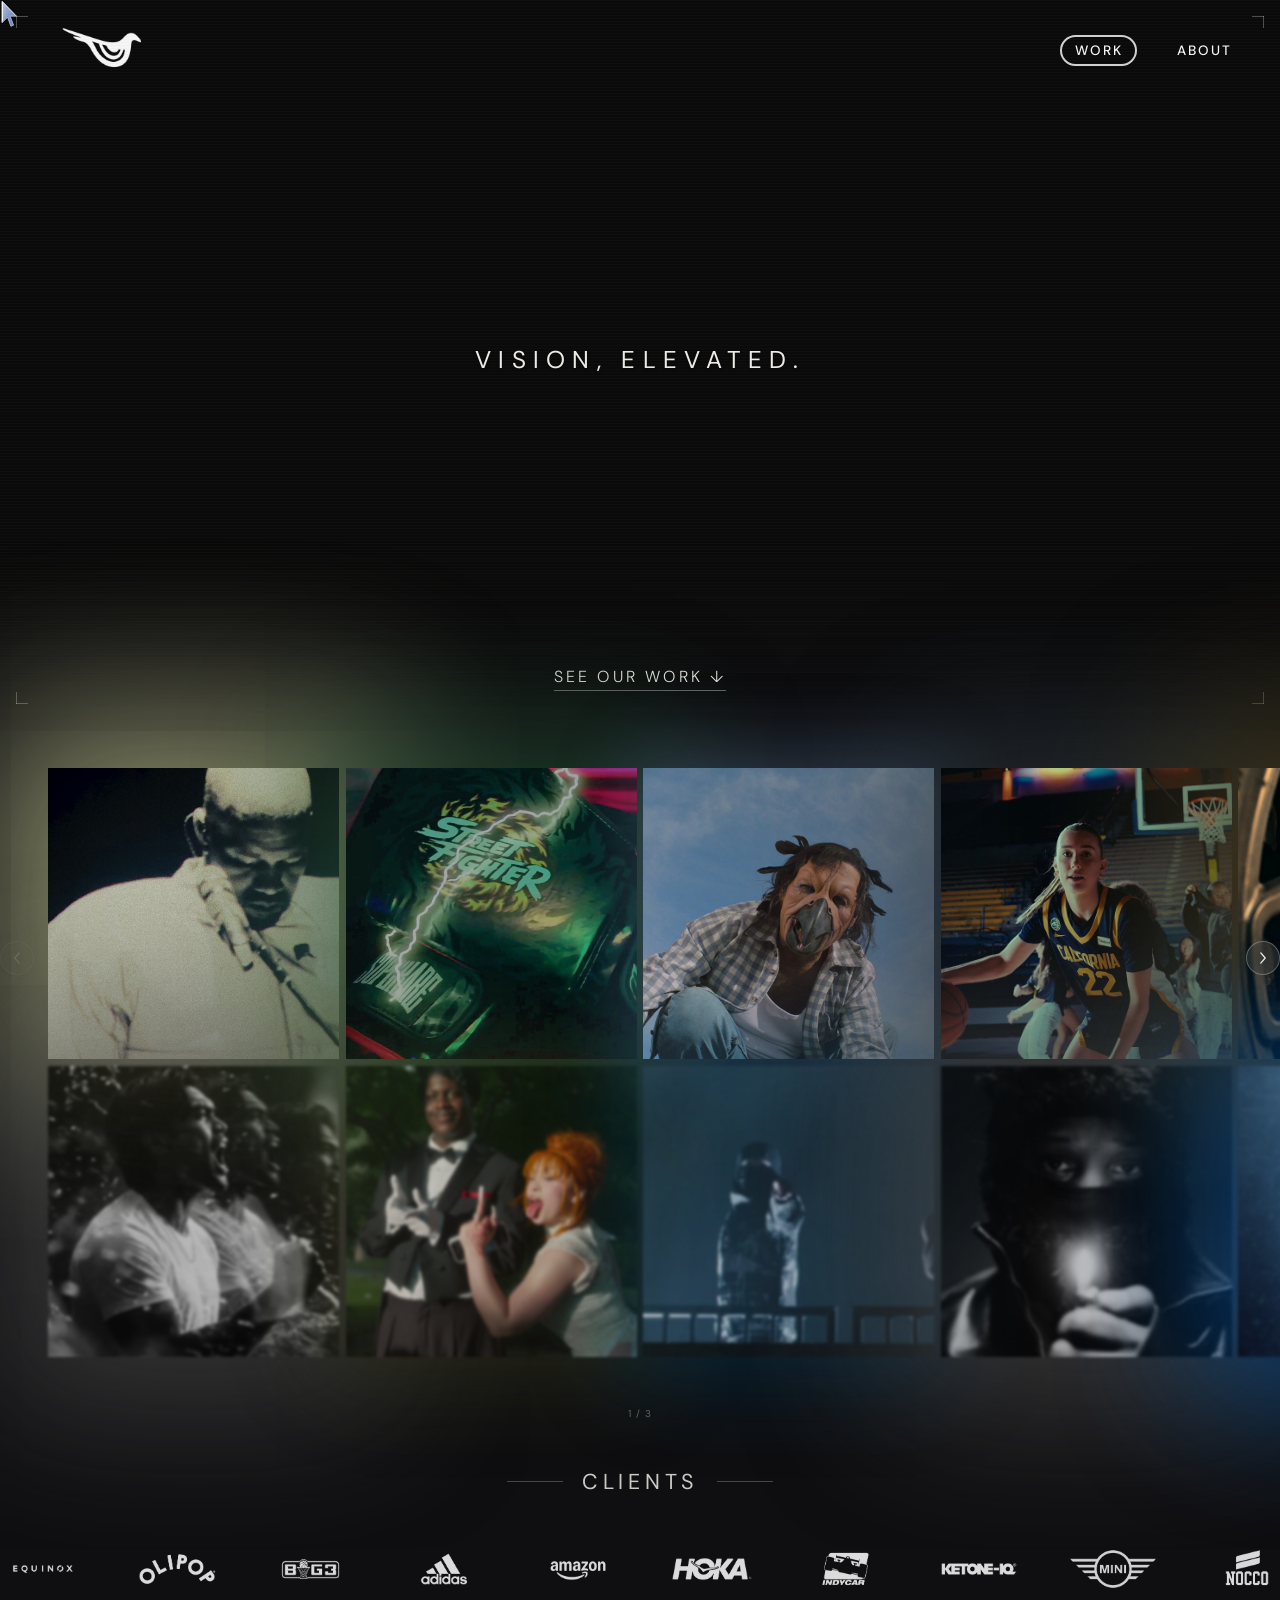
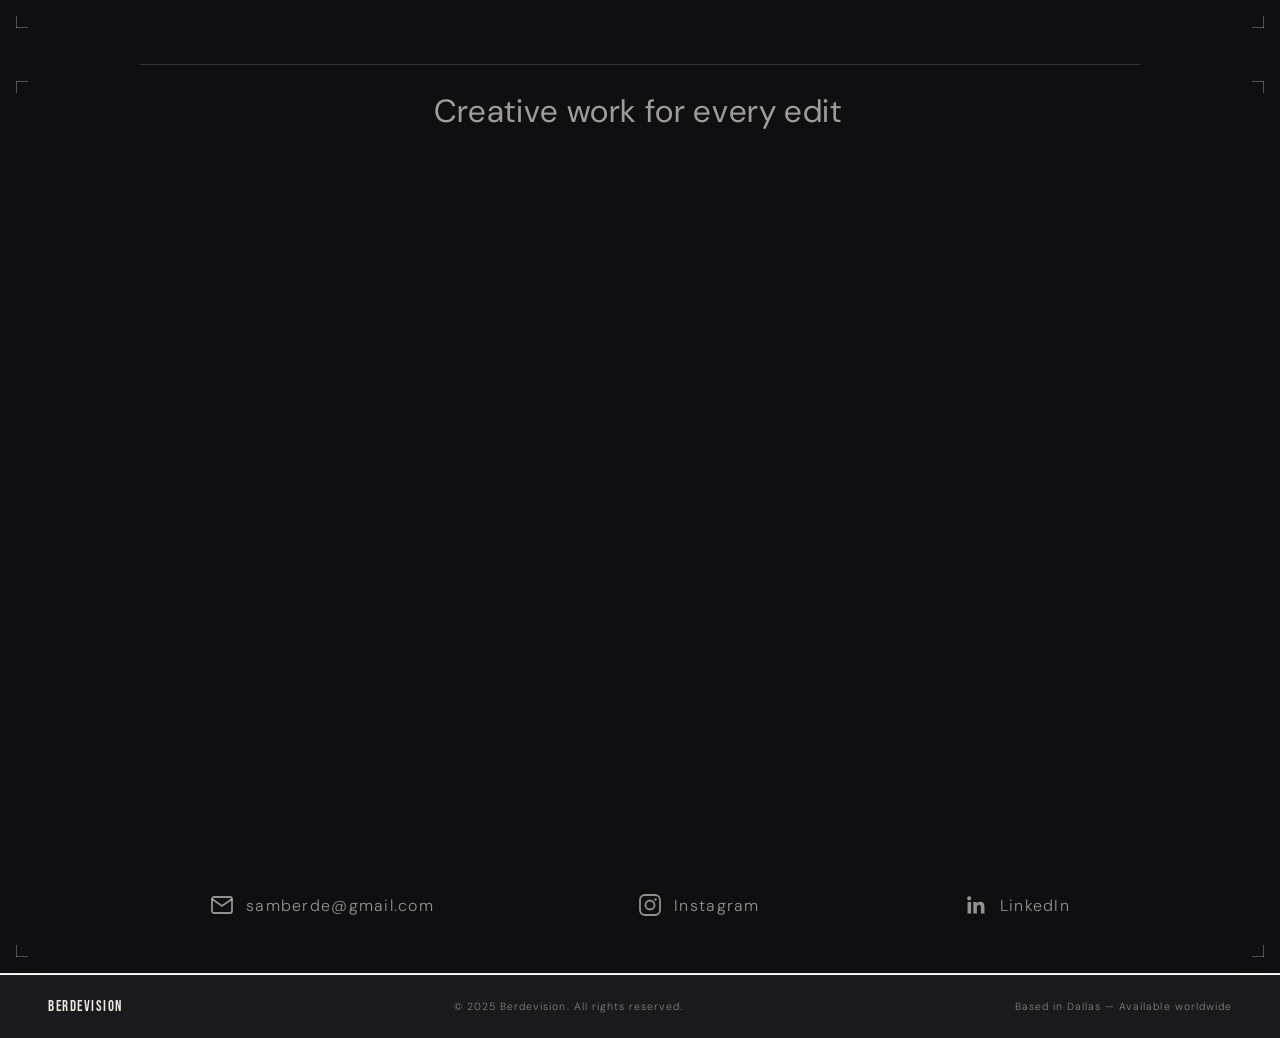
==== commit 3dac0193: "Swap in Sam's chosen cover frames for the seven new tiles Co-Authored-By: Claude Fable 5.2 <noreply@" ====
--- a/index.html
+++ b/index.html
@@ -1621,13 +1621,13 @@
   <div class="work-grid-wrap">
 
   <div class="work-grid work-page active-page" data-filter="video" data-page="0">
-    <div class="work-item" data-cat="video" data-vimeo="1249151789"><img src="assets/im-38-47b64d6556.jpg" alt="Ye - AT&amp;T Stadium" style="width:100%;height:100%;object-fit:cover;display:block;"><div class="work-overlay"><p class="work-tag">Video · November 2026</p><p class="work-name">Ye - AT&amp;T Stadium</p><p class="work-subtitle">Dallas 11/7/26</p></div></div>
-    <div class="work-item" data-cat="video" data-vimeo="1249151605"><img src="assets/im-37-ab414c8179.jpg" alt="Storm x US Open" style="width:100%;height:100%;object-fit:cover;display:block;"><div class="work-overlay"><p class="work-tag">Video · November 2026</p><p class="work-name">Storm x US Open</p><p class="work-subtitle">Director's Cut</p></div></div>
-    <div class="work-item" data-cat="video" data-vimeo="1249151719"><img src="assets/im-35-52d7173c20.jpg" alt="Street Fighter x Lids" style="width:100%;height:100%;object-fit:cover;display:block;"><div class="work-overlay"><p class="work-tag">Video · November 2026</p><p class="work-name">Street Fighter x Lids</p><p class="work-subtitle">Campaign VFX</p></div></div>
-    <div class="work-item" data-cat="video" data-vimeo="1249151866"><img src="assets/im-40-3b8d5fb627.jpg" alt="Adventures of Little Miles and Ice Spice" style="width:100%;height:100%;object-fit:cover;display:block;"><div class="work-overlay"><p class="work-tag">Video · September 2026</p><p class="work-name">Little Miles and Ice Spice</p></div></div>
-    <div class="work-item" data-cat="video" data-vimeo="1249151670"><img src="assets/im-34-e5df7c928f.jpg" alt="Arran Studios Black Friday" style="width:100%;height:100%;object-fit:cover;display:block;"><div class="work-overlay"><p class="work-tag">Video · November 2026</p><p class="work-name">Arran Studios</p><p class="work-subtitle">Black Friday Campaign VFX</p></div></div>
-    <div class="work-item" data-cat="video" data-vimeo="1249151833"><img src="assets/im-39-5b0bd12f3a.jpg" alt="Esdeekid Dallas" style="width:100%;height:100%;object-fit:cover;display:block;"><div class="work-overlay"><p class="work-tag">Video · October 2026</p><p class="work-name">Esdeekid Dallas</p><p class="work-subtitle">Show Recap</p></div></div>
-    <div class="work-item" data-cat="video" data-vimeo="1249151733"><img src="assets/im-36-5ac499db24.jpg" alt="Cal WBB" style="width:100%;height:100%;object-fit:cover;display:block;"><div class="work-overlay"><p class="work-tag">Video · November 2026</p><p class="work-name">Cal WBB</p><p class="work-subtitle">3D VFX Intro</p></div></div>
+    <div class="work-item" data-cat="video" data-vimeo="1249151789"><img src="assets/im-41-9eb5d9445b.jpg" alt="Ye - AT&amp;T Stadium" style="width:100%;height:100%;object-fit:cover;display:block;"><div class="work-overlay"><p class="work-tag">Video · November 2026</p><p class="work-name">Ye - AT&amp;T Stadium</p><p class="work-subtitle">Dallas 11/7/26</p></div></div>
+    <div class="work-item" data-cat="video" data-vimeo="1249151605"><img src="assets/im-42-11579a7927.jpg" alt="Storm x US Open" style="width:100%;height:100%;object-fit:cover;display:block;"><div class="work-overlay"><p class="work-tag">Video · November 2026</p><p class="work-name">Storm x US Open</p><p class="work-subtitle">Director's Cut</p></div></div>
+    <div class="work-item" data-cat="video" data-vimeo="1249151719"><img src="assets/im-43-0c717c5fa8.jpg" alt="Street Fighter x Lids" style="width:100%;height:100%;object-fit:cover;display:block;"><div class="work-overlay"><p class="work-tag">Video · November 2026</p><p class="work-name">Street Fighter x Lids</p><p class="work-subtitle">Campaign VFX</p></div></div>
+    <div class="work-item" data-cat="video" data-vimeo="1249151866"><img src="assets/im-44-78ffed9376.jpg" alt="Adventures of Little Miles and Ice Spice" style="width:100%;height:100%;object-fit:cover;display:block;"><div class="work-overlay"><p class="work-tag">Video · September 2026</p><p class="work-name">Little Miles and Ice Spice</p></div></div>
+    <div class="work-item" data-cat="video" data-vimeo="1249151670"><img src="assets/im-45-68d1ba9d13.jpg" alt="Arran Studios Black Friday" style="width:100%;height:100%;object-fit:cover;display:block;"><div class="work-overlay"><p class="work-tag">Video · November 2026</p><p class="work-name">Arran Studios</p><p class="work-subtitle">Black Friday Campaign VFX</p></div></div>
+    <div class="work-item" data-cat="video" data-vimeo="1249151833"><img src="assets/im-46-db9f1a969f.jpg" alt="Esdeekid Dallas" style="width:100%;height:100%;object-fit:cover;display:block;"><div class="work-overlay"><p class="work-tag">Video · October 2026</p><p class="work-name">Esdeekid Dallas</p><p class="work-subtitle">Show Recap</p></div></div>
+    <div class="work-item" data-cat="video" data-vimeo="1249151733"><img src="assets/im-47-3f39cd2c6a.jpg" alt="Cal WBB" style="width:100%;height:100%;object-fit:cover;display:block;"><div class="work-overlay"><p class="work-tag">Video · November 2026</p><p class="work-name">Cal WBB</p><p class="work-subtitle">3D VFX Intro</p></div></div>
     <div class="work-item" data-cat="video" data-vimeo="1204418162" data-vimeo-hash="bd5df28e4e"><img src="assets/im-03-bd653586ab.jpg" alt="Like a Bird Music Video" style="width:100%;height:100%;object-fit:cover;display:block;"><div class="work-overlay"><p class="work-tag">Video · February 2026</p><p class="work-name">Lihtz - Like A Bird</p><p class="work-subtitle">Music Video</p></div></div>
     <div class="work-item" data-cat="video" data-vimeo="1204561560"><img src="assets/im-04-1ce83a6b89.jpg" alt="Bronco x CCF" style="width:100%;height:100%;object-fit:cover;display:block;"><div class="work-overlay"><p class="work-tag">Video · April 2026</p><p class="work-name">Bronco x CCF</p></div></div>
     <div class="work-item" data-cat="video" data-vimeo="1203337382"><img src="assets/im-05-c21f2a61ed.jpg" alt="For Seattle." style="width:100%;height:100%;object-fit:cover;display:block;"><div class="work-overlay"><p class="work-tag">Video · February 2026</p><p class="work-name">For Seattle.</p><p class="work-subtitle">Seattle Seahawks Super Bowl Hype Video</p></div></div>
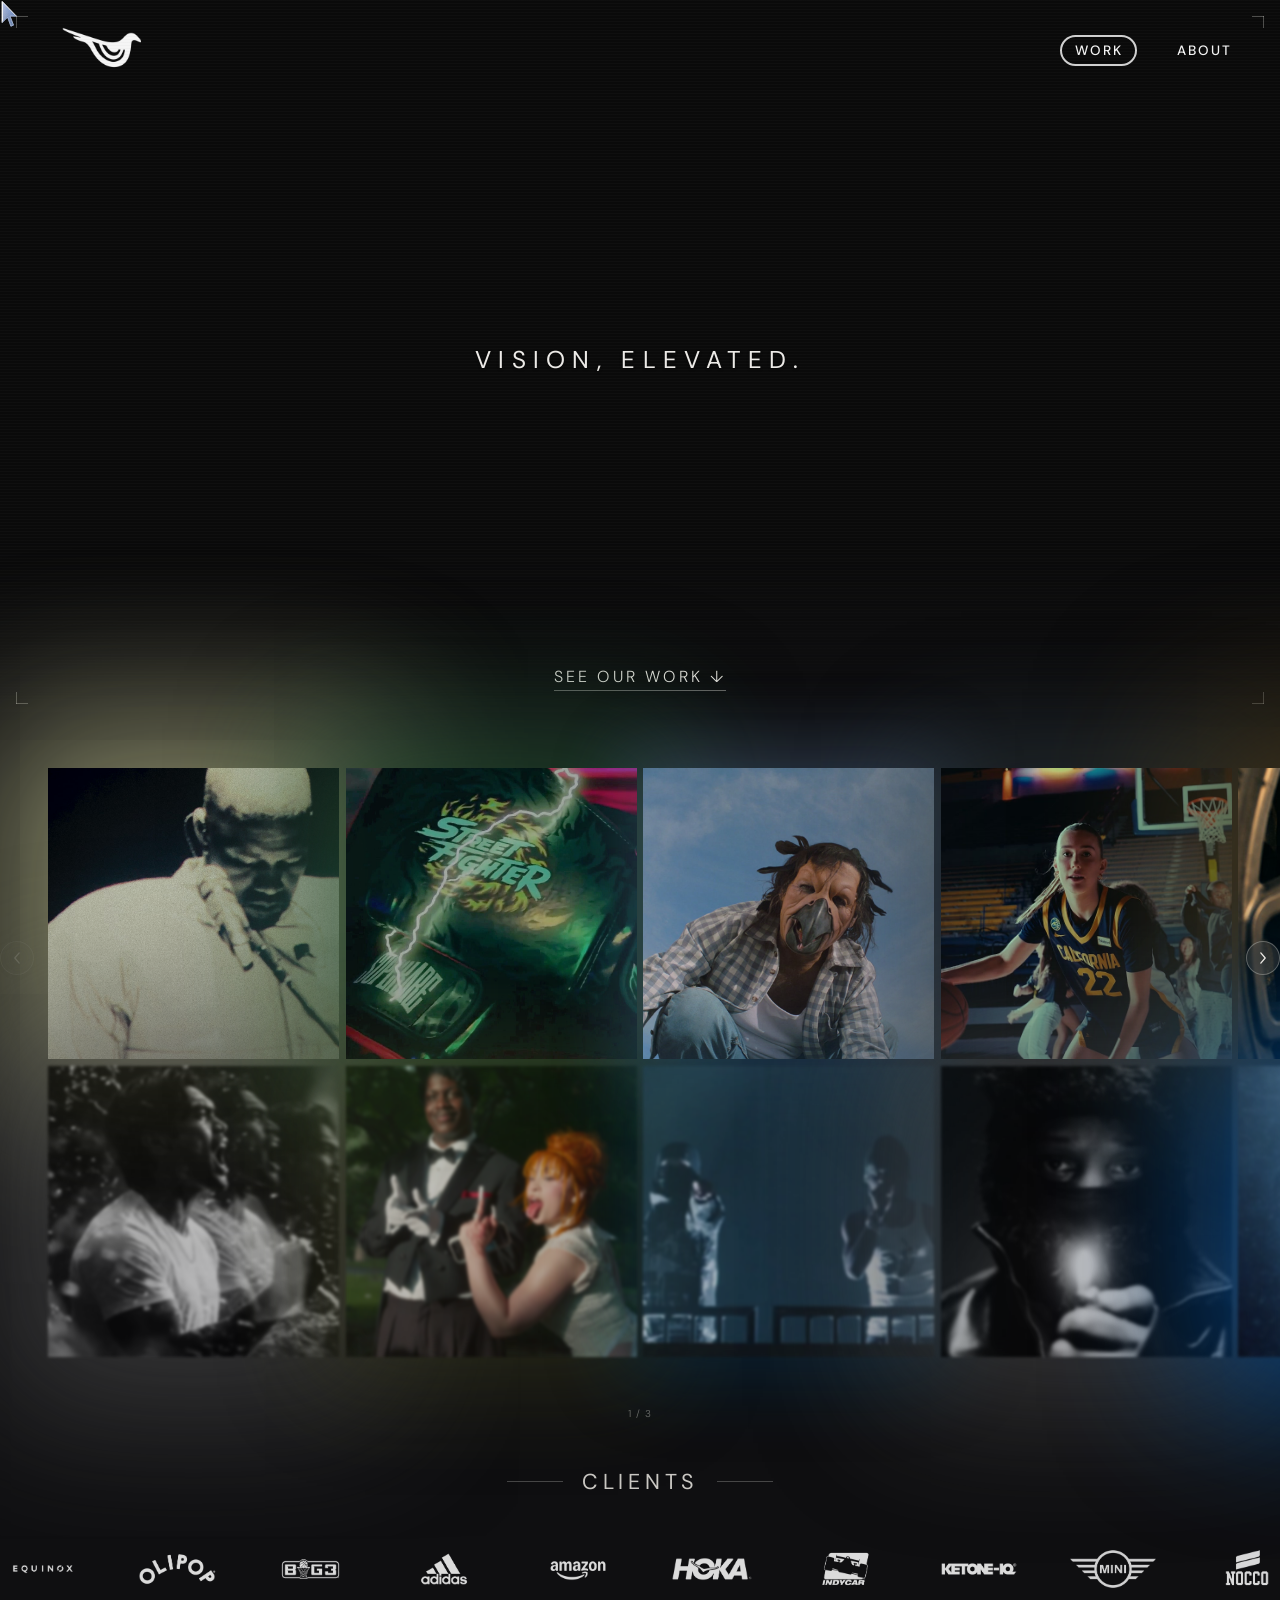
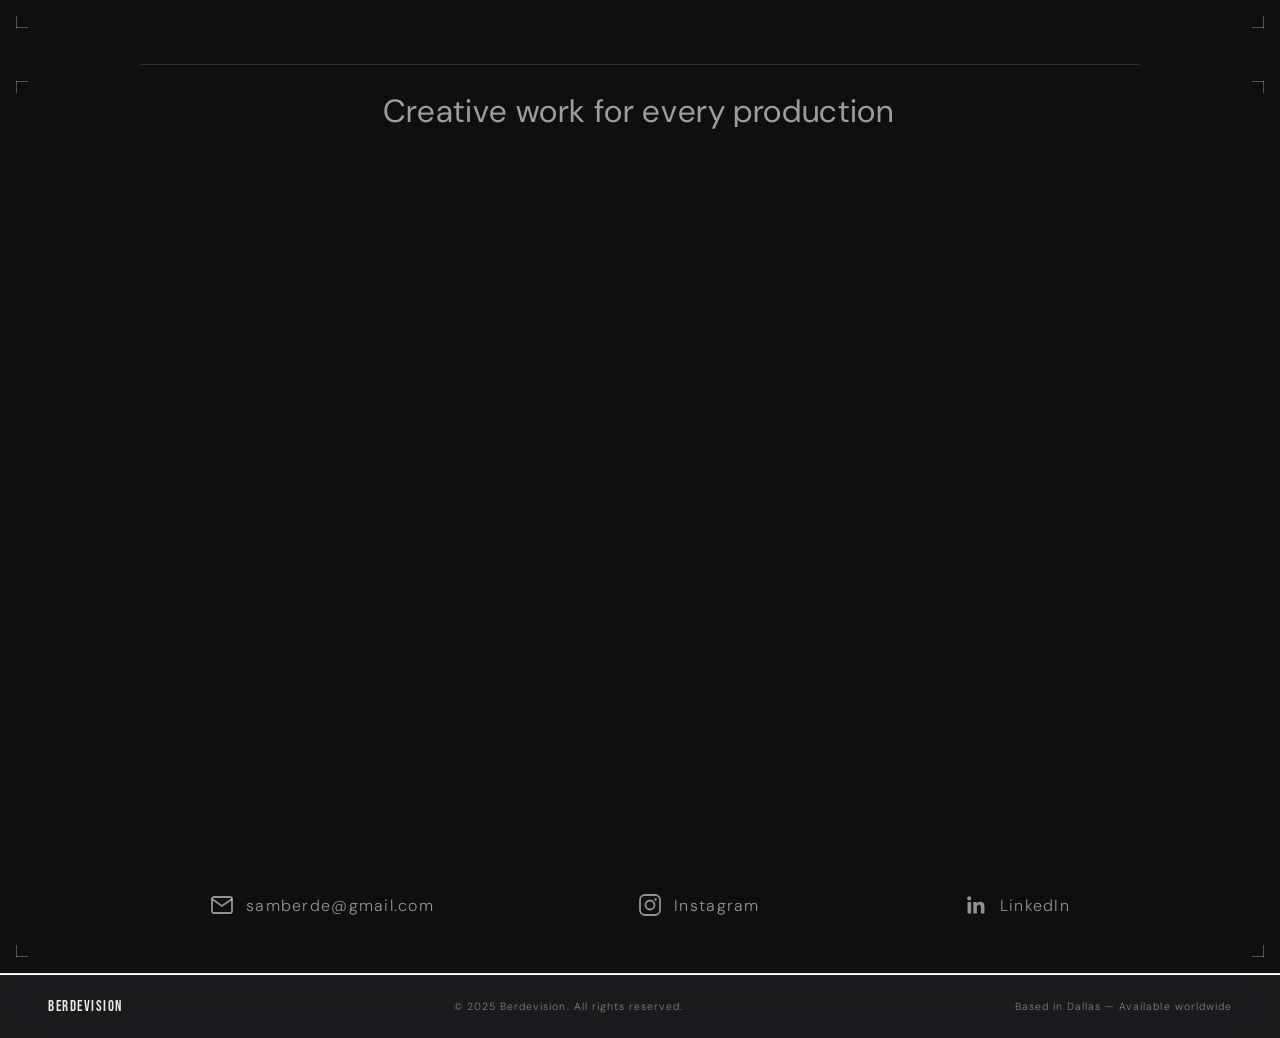
==== commit d46c2d5c: "Esdeekid tile: crop cover frame so both performers fit Co-Authored-By: Claude Fable 5.2 <noreply@ant" ====
--- a/index.html
+++ b/index.html
@@ -1626,7 +1626,7 @@
     <div class="work-item" data-cat="video" data-vimeo="1249151719"><img src="assets/im-43-0c717c5fa8.jpg" alt="Street Fighter x Lids" style="width:100%;height:100%;object-fit:cover;display:block;"><div class="work-overlay"><p class="work-tag">Video · November 2026</p><p class="work-name">Street Fighter x Lids</p><p class="work-subtitle">Campaign VFX</p></div></div>
     <div class="work-item" data-cat="video" data-vimeo="1249151866"><img src="assets/im-44-78ffed9376.jpg" alt="Adventures of Little Miles and Ice Spice" style="width:100%;height:100%;object-fit:cover;display:block;"><div class="work-overlay"><p class="work-tag">Video · September 2026</p><p class="work-name">Little Miles and Ice Spice</p></div></div>
     <div class="work-item" data-cat="video" data-vimeo="1249151670"><img src="assets/im-45-68d1ba9d13.jpg" alt="Arran Studios Black Friday" style="width:100%;height:100%;object-fit:cover;display:block;"><div class="work-overlay"><p class="work-tag">Video · November 2026</p><p class="work-name">Arran Studios</p><p class="work-subtitle">Black Friday Campaign VFX</p></div></div>
-    <div class="work-item" data-cat="video" data-vimeo="1249151833"><img src="assets/im-46-db9f1a969f.jpg" alt="Esdeekid Dallas" style="width:100%;height:100%;object-fit:cover;display:block;"><div class="work-overlay"><p class="work-tag">Video · October 2026</p><p class="work-name">Esdeekid Dallas</p><p class="work-subtitle">Show Recap</p></div></div>
+    <div class="work-item" data-cat="video" data-vimeo="1249151833"><img src="assets/im-48-37d9974ea8.jpg" alt="Esdeekid Dallas" style="width:100%;height:100%;object-fit:cover;display:block;"><div class="work-overlay"><p class="work-tag">Video · October 2026</p><p class="work-name">Esdeekid Dallas</p><p class="work-subtitle">Show Recap</p></div></div>
     <div class="work-item" data-cat="video" data-vimeo="1249151733"><img src="assets/im-47-3f39cd2c6a.jpg" alt="Cal WBB" style="width:100%;height:100%;object-fit:cover;display:block;"><div class="work-overlay"><p class="work-tag">Video · November 2026</p><p class="work-name">Cal WBB</p><p class="work-subtitle">3D VFX Intro</p></div></div>
     <div class="work-item" data-cat="video" data-vimeo="1204418162" data-vimeo-hash="bd5df28e4e"><img src="assets/im-03-bd653586ab.jpg" alt="Like a Bird Music Video" style="width:100%;height:100%;object-fit:cover;display:block;"><div class="work-overlay"><p class="work-tag">Video · February 2026</p><p class="work-name">Lihtz - Like A Bird</p><p class="work-subtitle">Music Video</p></div></div>
     <div class="work-item" data-cat="video" data-vimeo="1204561560"><img src="assets/im-04-1ce83a6b89.jpg" alt="Bronco x CCF" style="width:100%;height:100%;object-fit:cover;display:block;"><div class="work-overlay"><p class="work-tag">Video · April 2026</p><p class="work-name">Bronco x CCF</p></div></div>
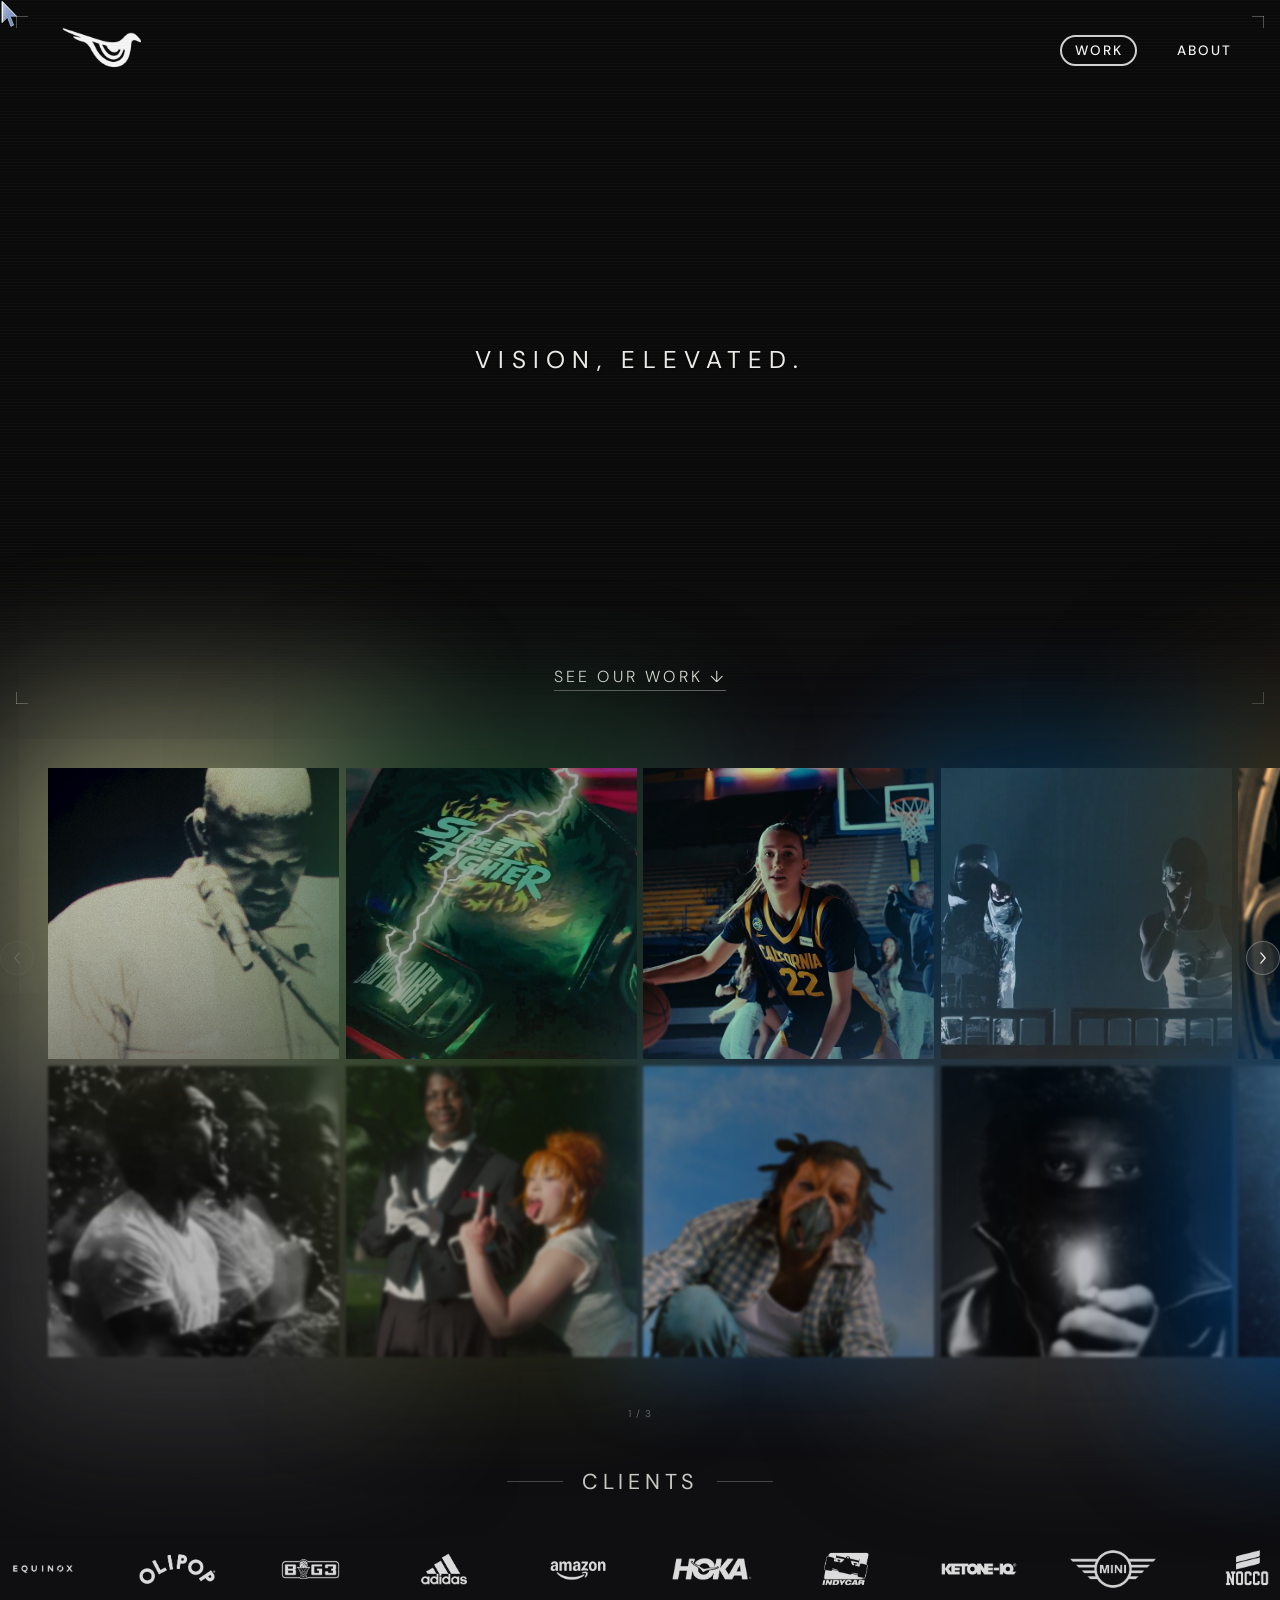
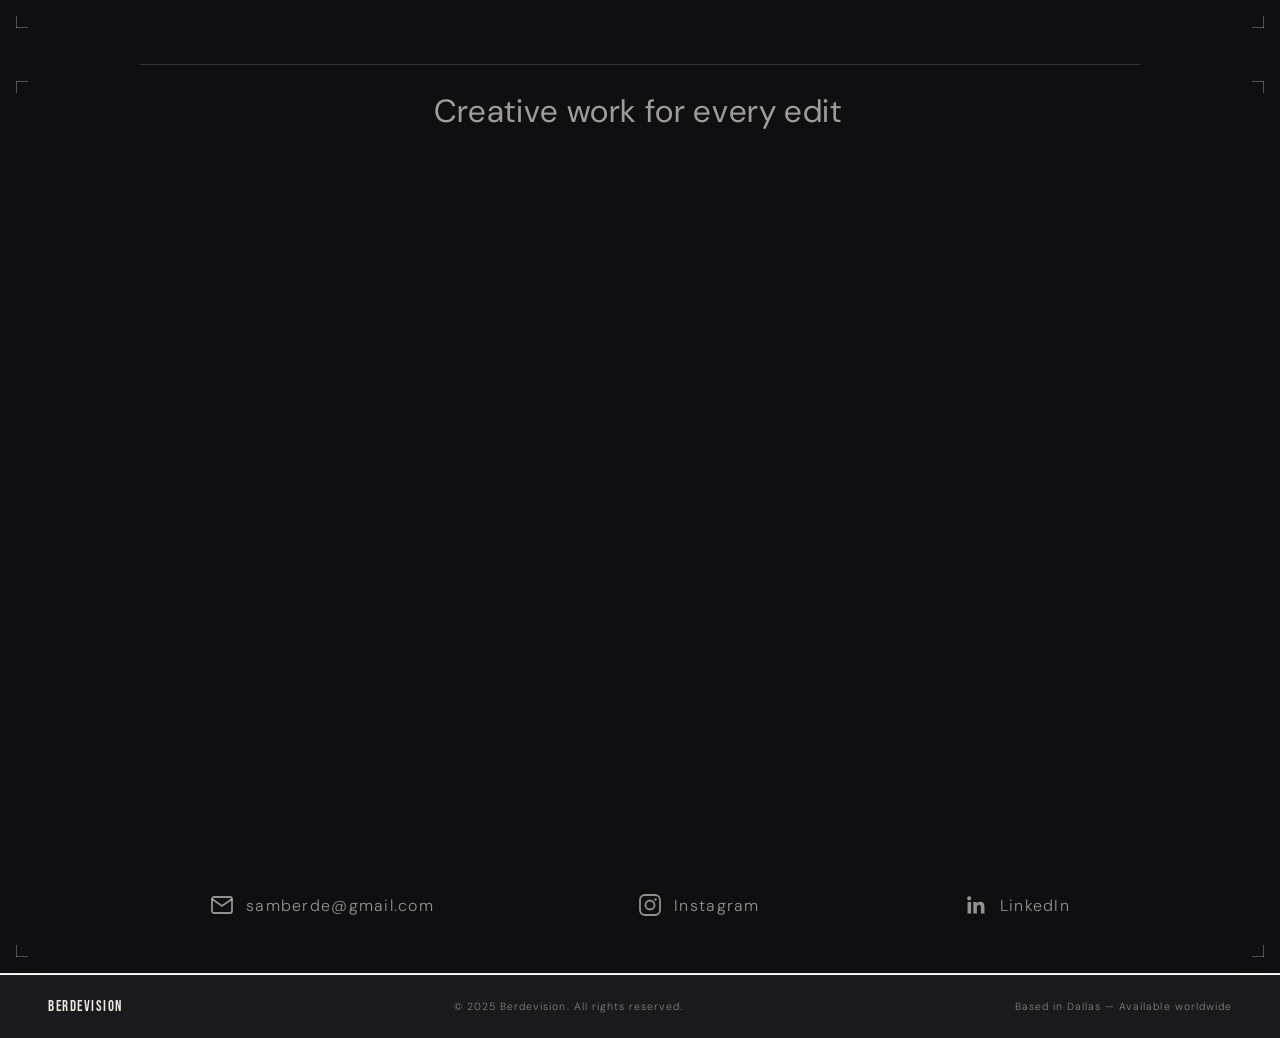
==== commit 4dc84ad9: "More vivid Arran cover; move Cal WBB to fifth Co-Authored-By: Claude Fable 5.2 <noreply@anthropic.co" ====
--- a/index.html
+++ b/index.html
@@ -1625,9 +1625,9 @@
     <div class="work-item" data-cat="video" data-vimeo="1249151605"><img src="assets/im-42-11579a7927.jpg" alt="Storm x US Open" style="width:100%;height:100%;object-fit:cover;display:block;"><div class="work-overlay"><p class="work-tag">Video · November 2026</p><p class="work-name">Storm x US Open</p><p class="work-subtitle">Director's Cut</p></div></div>
     <div class="work-item" data-cat="video" data-vimeo="1249151719"><img src="assets/im-43-0c717c5fa8.jpg" alt="Street Fighter x Lids" style="width:100%;height:100%;object-fit:cover;display:block;"><div class="work-overlay"><p class="work-tag">Video · November 2026</p><p class="work-name">Street Fighter x Lids</p><p class="work-subtitle">Campaign VFX</p></div></div>
     <div class="work-item" data-cat="video" data-vimeo="1249151866"><img src="assets/im-44-78ffed9376.jpg" alt="Adventures of Little Miles and Ice Spice" style="width:100%;height:100%;object-fit:cover;display:block;"><div class="work-overlay"><p class="work-tag">Video · September 2026</p><p class="work-name">Little Miles and Ice Spice</p></div></div>
-    <div class="work-item" data-cat="video" data-vimeo="1249151670"><img src="assets/im-45-68d1ba9d13.jpg" alt="Arran Studios Black Friday" style="width:100%;height:100%;object-fit:cover;display:block;"><div class="work-overlay"><p class="work-tag">Video · November 2026</p><p class="work-name">Arran Studios</p><p class="work-subtitle">Black Friday Campaign VFX</p></div></div>
+    <div class="work-item" data-cat="video" data-vimeo="1249151733"><img src="assets/im-47-3f39cd2c6a.jpg" alt="Cal WBB" style="width:100%;height:100%;object-fit:cover;display:block;"><div class="work-overlay"><p class="work-tag">Video · November 2026</p><p class="work-name">Cal WBB</p><p class="work-subtitle">3D VFX Intro</p></div></div>
+    <div class="work-item" data-cat="video" data-vimeo="1249151670"><img src="assets/im-49-387afb4fa4.jpg" alt="Arran Studios Black Friday" style="width:100%;height:100%;object-fit:cover;display:block;"><div class="work-overlay"><p class="work-tag">Video · November 2026</p><p class="work-name">Arran Studios</p><p class="work-subtitle">Black Friday Campaign VFX</p></div></div>
     <div class="work-item" data-cat="video" data-vimeo="1249151833"><img src="assets/im-48-37d9974ea8.jpg" alt="Esdeekid Dallas" style="width:100%;height:100%;object-fit:cover;display:block;"><div class="work-overlay"><p class="work-tag">Video · October 2026</p><p class="work-name">Esdeekid Dallas</p><p class="work-subtitle">Show Recap</p></div></div>
-    <div class="work-item" data-cat="video" data-vimeo="1249151733"><img src="assets/im-47-3f39cd2c6a.jpg" alt="Cal WBB" style="width:100%;height:100%;object-fit:cover;display:block;"><div class="work-overlay"><p class="work-tag">Video · November 2026</p><p class="work-name">Cal WBB</p><p class="work-subtitle">3D VFX Intro</p></div></div>
     <div class="work-item" data-cat="video" data-vimeo="1204418162" data-vimeo-hash="bd5df28e4e"><img src="assets/im-03-bd653586ab.jpg" alt="Like a Bird Music Video" style="width:100%;height:100%;object-fit:cover;display:block;"><div class="work-overlay"><p class="work-tag">Video · February 2026</p><p class="work-name">Lihtz - Like A Bird</p><p class="work-subtitle">Music Video</p></div></div>
     <div class="work-item" data-cat="video" data-vimeo="1204561560"><img src="assets/im-04-1ce83a6b89.jpg" alt="Bronco x CCF" style="width:100%;height:100%;object-fit:cover;display:block;"><div class="work-overlay"><p class="work-tag">Video · April 2026</p><p class="work-name">Bronco x CCF</p></div></div>
     <div class="work-item" data-cat="video" data-vimeo="1203337382"><img src="assets/im-05-c21f2a61ed.jpg" alt="For Seattle." style="width:100%;height:100%;object-fit:cover;display:block;"><div class="work-overlay"><p class="work-tag">Video · February 2026</p><p class="work-name">For Seattle.</p><p class="work-subtitle">Seattle Seahawks Super Bowl Hype Video</p></div></div>
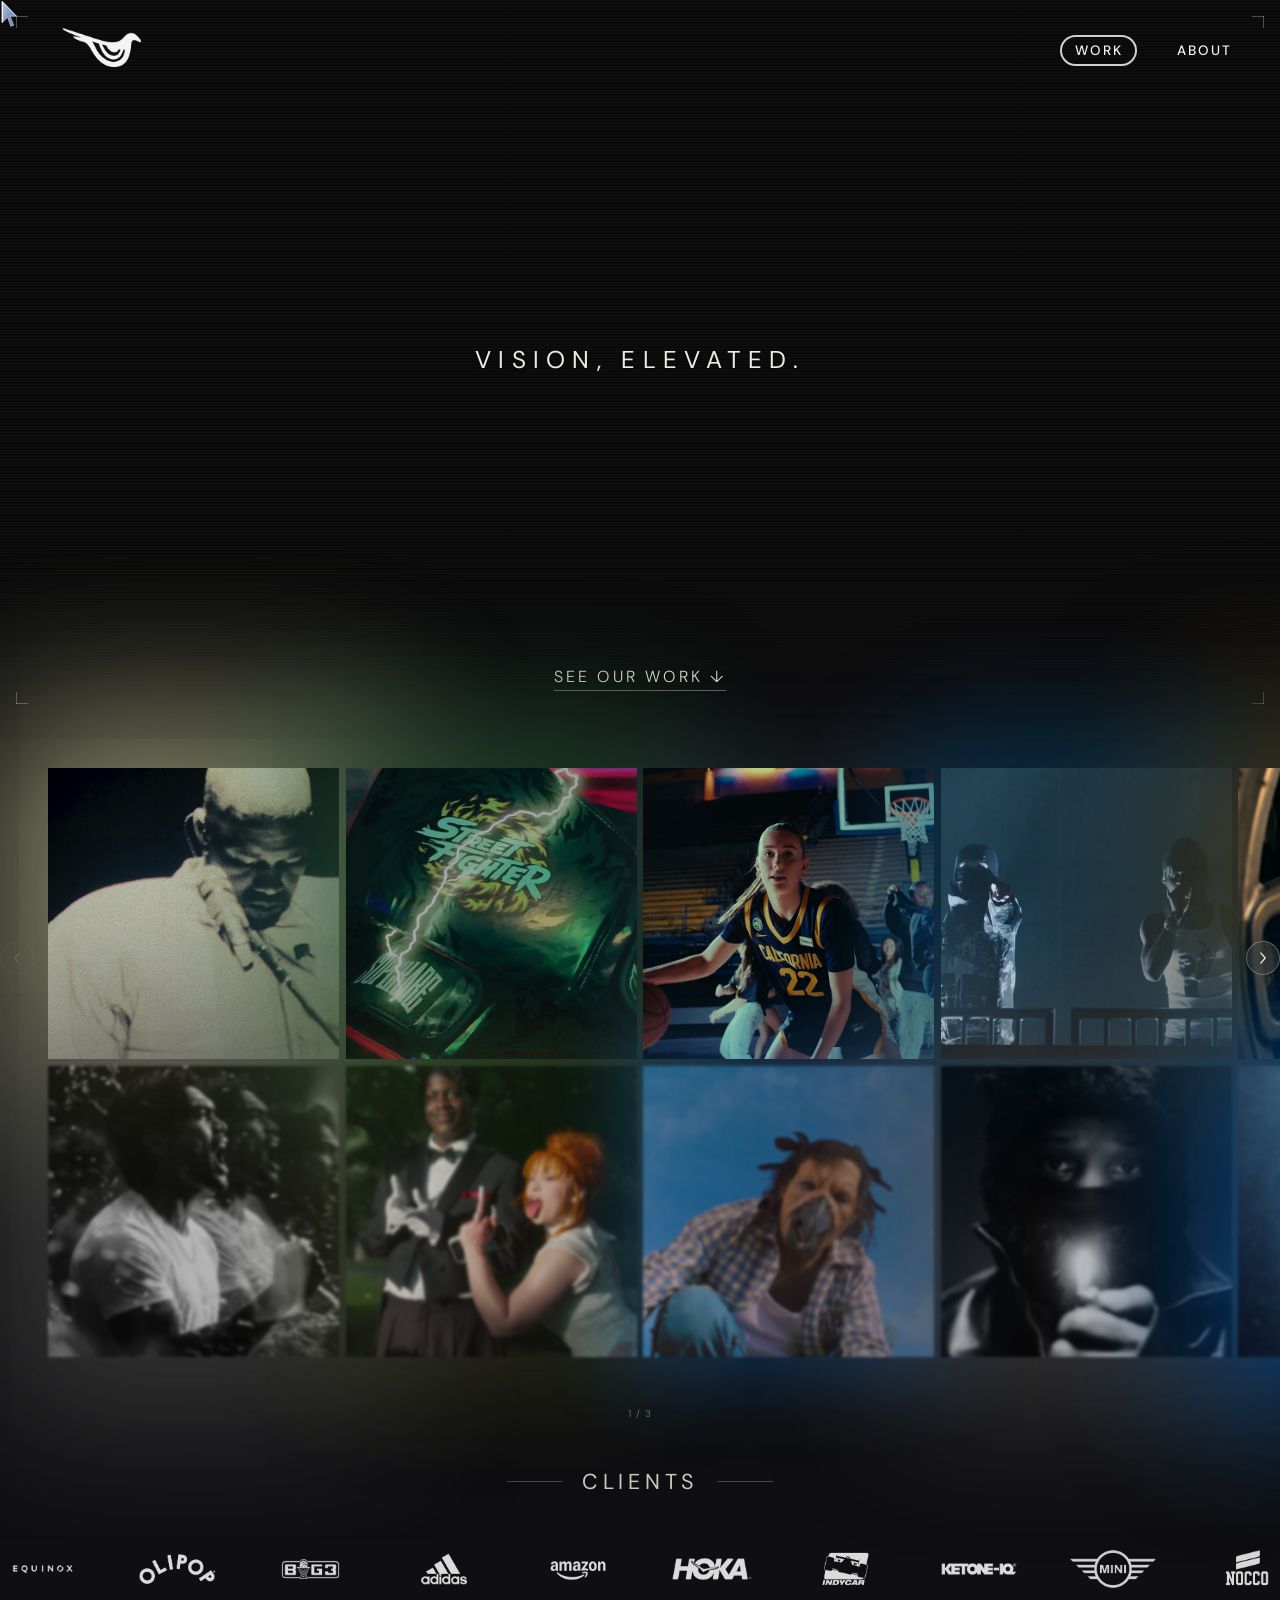
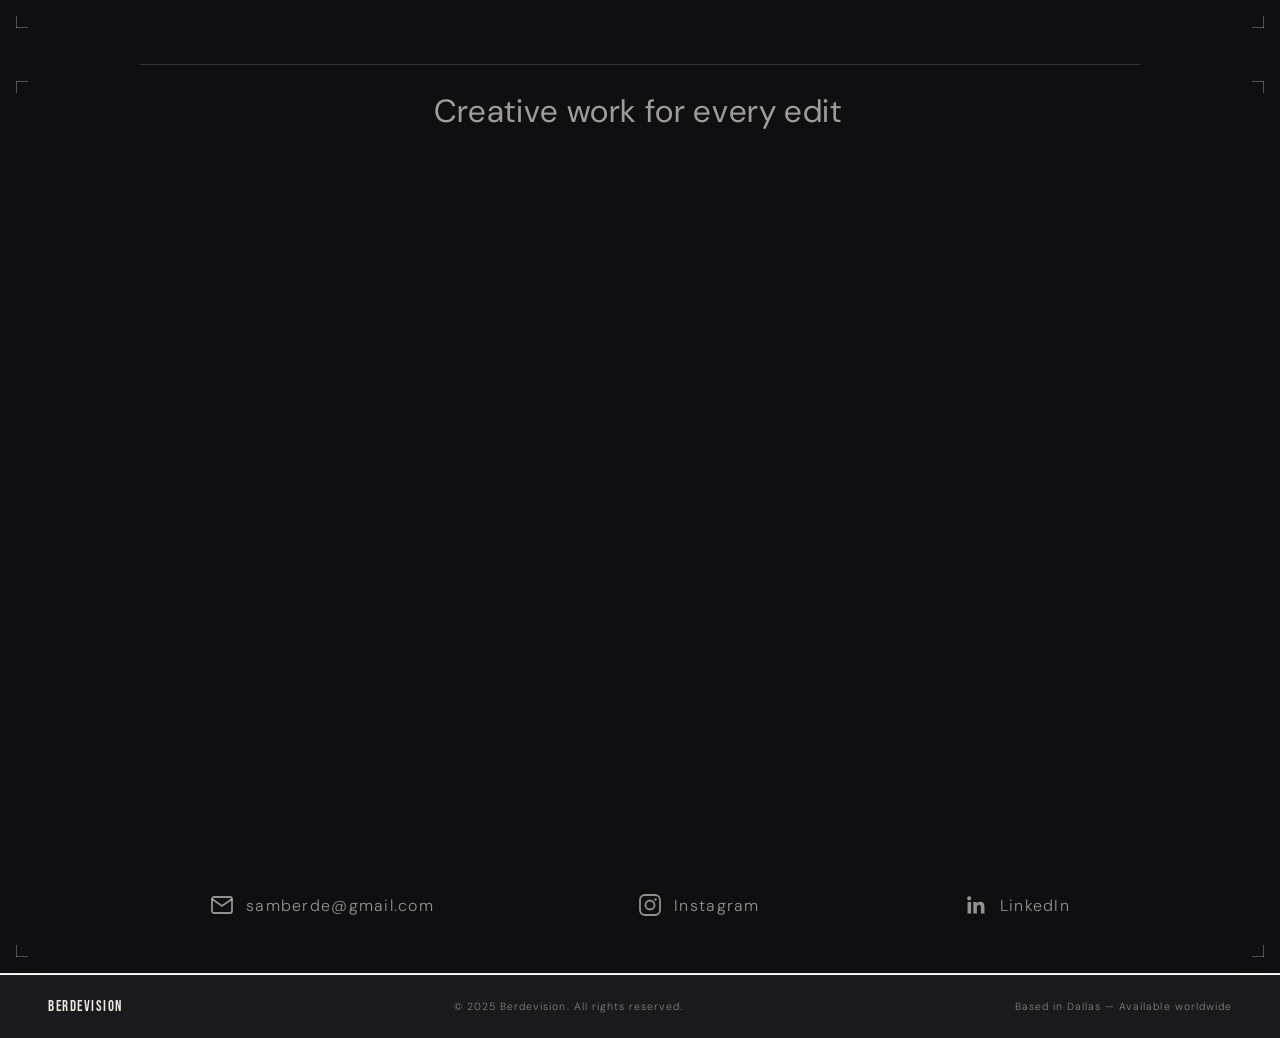
==== commit 00b02b56: "Arran tile: use Sam's graded cover frame Co-Authored-By: Claude Fable 5.2 <noreply@anthropic.com>" ====
--- a/index.html
+++ b/index.html
@@ -1626,7 +1626,7 @@
     <div class="work-item" data-cat="video" data-vimeo="1249151719"><img src="assets/im-43-0c717c5fa8.jpg" alt="Street Fighter x Lids" style="width:100%;height:100%;object-fit:cover;display:block;"><div class="work-overlay"><p class="work-tag">Video · November 2026</p><p class="work-name">Street Fighter x Lids</p><p class="work-subtitle">Campaign VFX</p></div></div>
     <div class="work-item" data-cat="video" data-vimeo="1249151866"><img src="assets/im-44-78ffed9376.jpg" alt="Adventures of Little Miles and Ice Spice" style="width:100%;height:100%;object-fit:cover;display:block;"><div class="work-overlay"><p class="work-tag">Video · September 2026</p><p class="work-name">Little Miles and Ice Spice</p></div></div>
     <div class="work-item" data-cat="video" data-vimeo="1249151733"><img src="assets/im-47-3f39cd2c6a.jpg" alt="Cal WBB" style="width:100%;height:100%;object-fit:cover;display:block;"><div class="work-overlay"><p class="work-tag">Video · November 2026</p><p class="work-name">Cal WBB</p><p class="work-subtitle">3D VFX Intro</p></div></div>
-    <div class="work-item" data-cat="video" data-vimeo="1249151670"><img src="assets/im-49-387afb4fa4.jpg" alt="Arran Studios Black Friday" style="width:100%;height:100%;object-fit:cover;display:block;"><div class="work-overlay"><p class="work-tag">Video · November 2026</p><p class="work-name">Arran Studios</p><p class="work-subtitle">Black Friday Campaign VFX</p></div></div>
+    <div class="work-item" data-cat="video" data-vimeo="1249151670"><img src="assets/im-50-13043198f7.jpg" alt="Arran Studios Black Friday" style="width:100%;height:100%;object-fit:cover;display:block;"><div class="work-overlay"><p class="work-tag">Video · November 2026</p><p class="work-name">Arran Studios</p><p class="work-subtitle">Black Friday Campaign VFX</p></div></div>
     <div class="work-item" data-cat="video" data-vimeo="1249151833"><img src="assets/im-48-37d9974ea8.jpg" alt="Esdeekid Dallas" style="width:100%;height:100%;object-fit:cover;display:block;"><div class="work-overlay"><p class="work-tag">Video · October 2026</p><p class="work-name">Esdeekid Dallas</p><p class="work-subtitle">Show Recap</p></div></div>
     <div class="work-item" data-cat="video" data-vimeo="1204418162" data-vimeo-hash="bd5df28e4e"><img src="assets/im-03-bd653586ab.jpg" alt="Like a Bird Music Video" style="width:100%;height:100%;object-fit:cover;display:block;"><div class="work-overlay"><p class="work-tag">Video · February 2026</p><p class="work-name">Lihtz - Like A Bird</p><p class="work-subtitle">Music Video</p></div></div>
     <div class="work-item" data-cat="video" data-vimeo="1204561560"><img src="assets/im-04-1ce83a6b89.jpg" alt="Bronco x CCF" style="width:100%;height:100%;object-fit:cover;display:block;"><div class="work-overlay"><p class="work-tag">Video · April 2026</p><p class="work-name">Bronco x CCF</p></div></div>
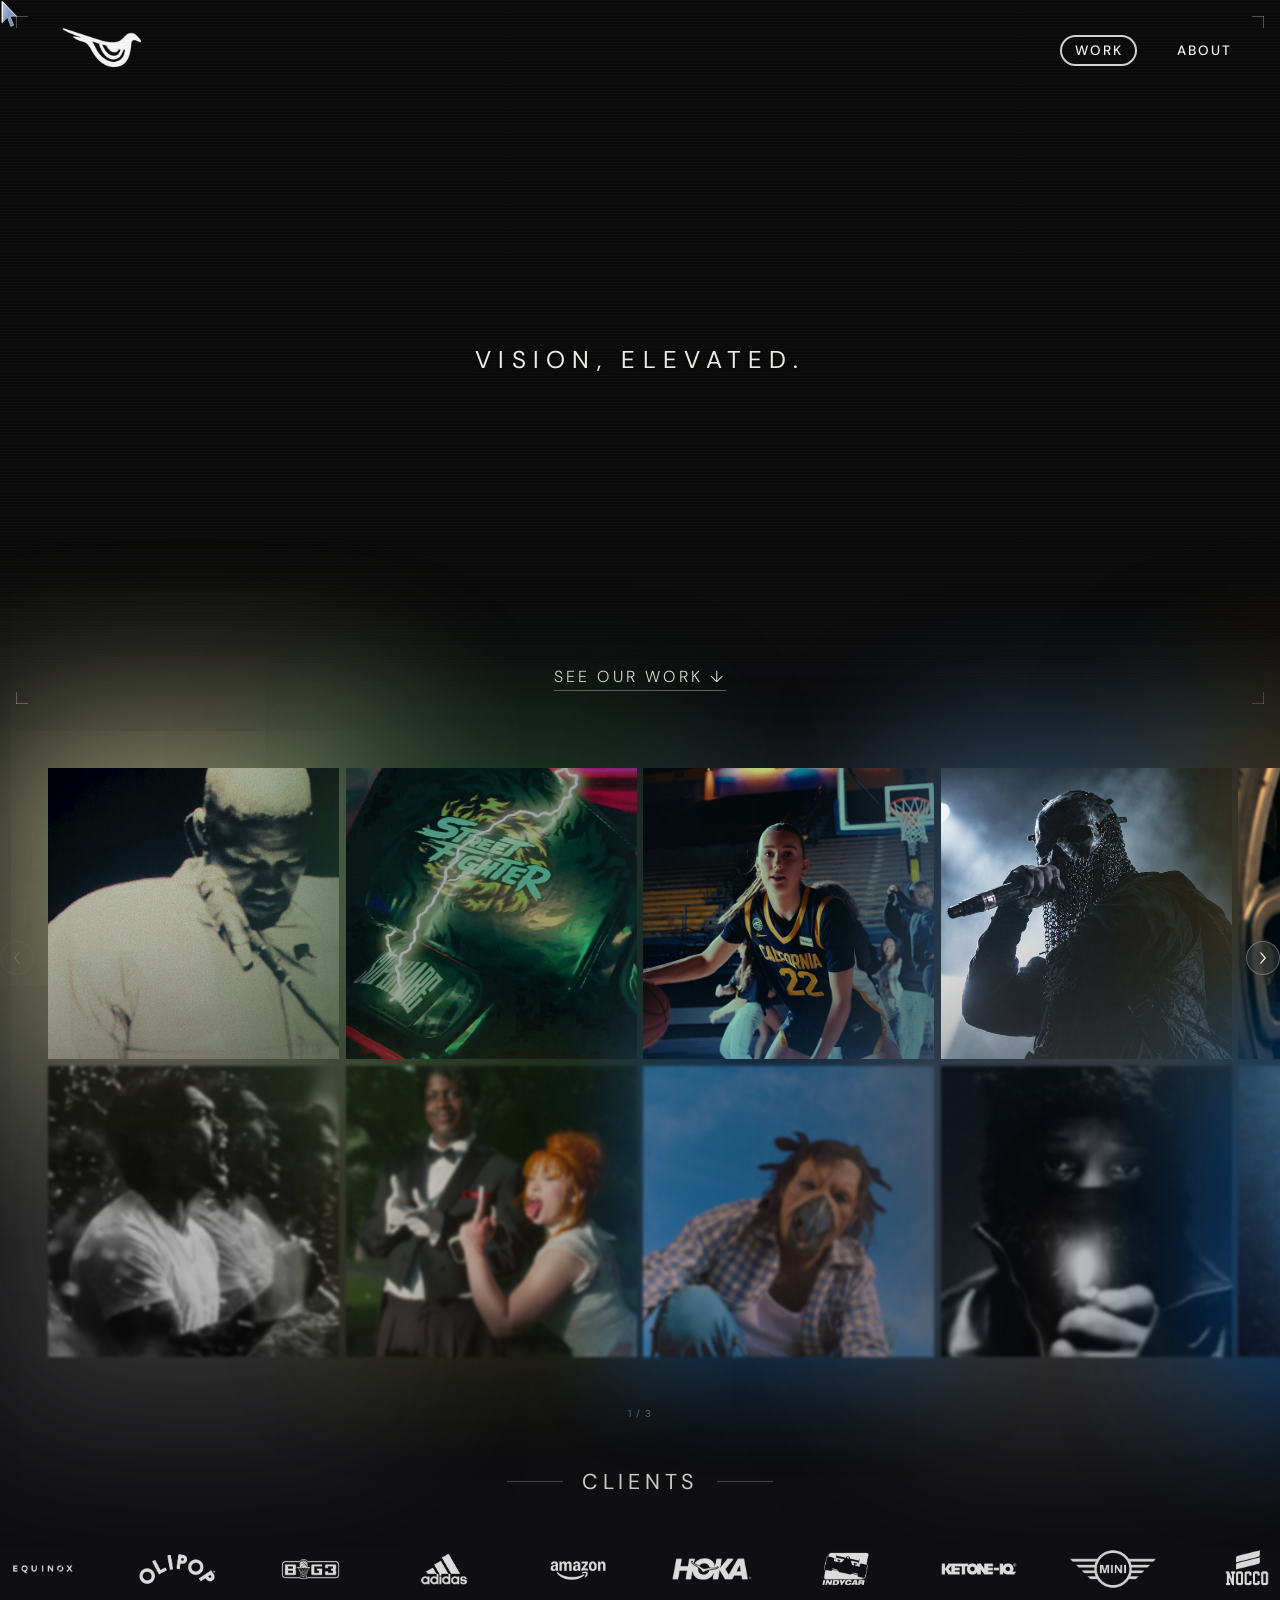
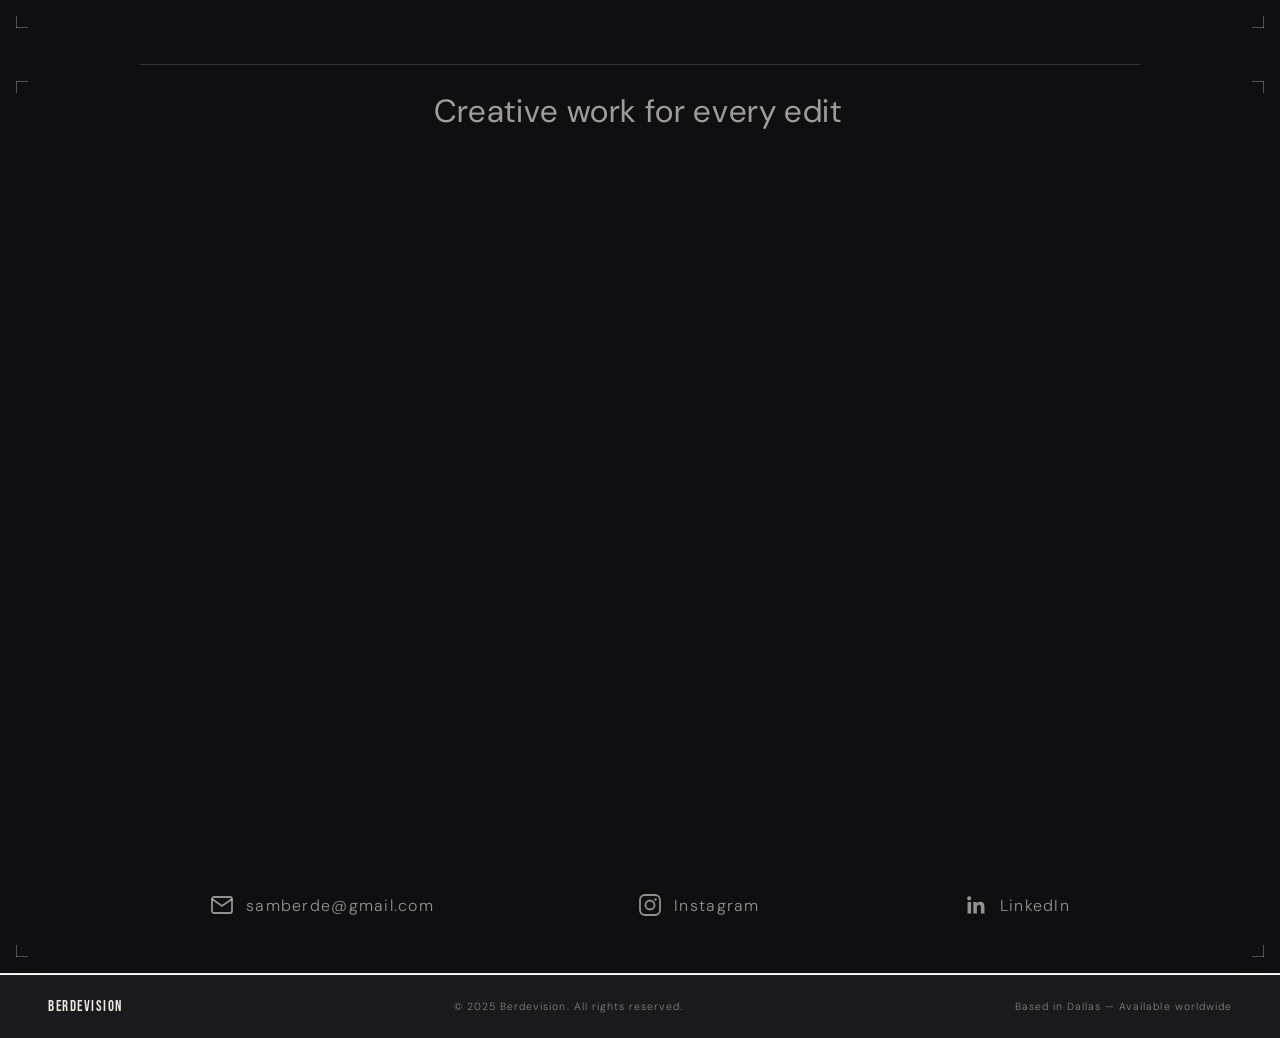
==== commit 36e85819: "Esdeekid tile: use Sam's Instagram cover photo Co-Authored-By: Claude Fable 5.2 <noreply@anthropic.c" ====
--- a/index.html
+++ b/index.html
@@ -1627,7 +1627,7 @@
     <div class="work-item" data-cat="video" data-vimeo="1249151866"><img src="assets/im-44-78ffed9376.jpg" alt="Adventures of Little Miles and Ice Spice" style="width:100%;height:100%;object-fit:cover;display:block;"><div class="work-overlay"><p class="work-tag">Video · September 2026</p><p class="work-name">Little Miles and Ice Spice</p></div></div>
     <div class="work-item" data-cat="video" data-vimeo="1249151733"><img src="assets/im-47-3f39cd2c6a.jpg" alt="Cal WBB" style="width:100%;height:100%;object-fit:cover;display:block;"><div class="work-overlay"><p class="work-tag">Video · November 2026</p><p class="work-name">Cal WBB</p><p class="work-subtitle">3D VFX Intro</p></div></div>
     <div class="work-item" data-cat="video" data-vimeo="1249151670"><img src="assets/im-50-13043198f7.jpg" alt="Arran Studios Black Friday" style="width:100%;height:100%;object-fit:cover;display:block;"><div class="work-overlay"><p class="work-tag">Video · November 2026</p><p class="work-name">Arran Studios</p><p class="work-subtitle">Black Friday Campaign VFX</p></div></div>
-    <div class="work-item" data-cat="video" data-vimeo="1249151833"><img src="assets/im-48-37d9974ea8.jpg" alt="Esdeekid Dallas" style="width:100%;height:100%;object-fit:cover;display:block;"><div class="work-overlay"><p class="work-tag">Video · October 2026</p><p class="work-name">Esdeekid Dallas</p><p class="work-subtitle">Show Recap</p></div></div>
+    <div class="work-item" data-cat="video" data-vimeo="1249151833"><img src="assets/im-51-a750fa17cd.jpg" alt="Esdeekid Dallas" style="width:100%;height:100%;object-fit:cover;display:block;"><div class="work-overlay"><p class="work-tag">Video · October 2026</p><p class="work-name">Esdeekid Dallas</p><p class="work-subtitle">Show Recap</p></div></div>
     <div class="work-item" data-cat="video" data-vimeo="1204418162" data-vimeo-hash="bd5df28e4e"><img src="assets/im-03-bd653586ab.jpg" alt="Like a Bird Music Video" style="width:100%;height:100%;object-fit:cover;display:block;"><div class="work-overlay"><p class="work-tag">Video · February 2026</p><p class="work-name">Lihtz - Like A Bird</p><p class="work-subtitle">Music Video</p></div></div>
     <div class="work-item" data-cat="video" data-vimeo="1204561560"><img src="assets/im-04-1ce83a6b89.jpg" alt="Bronco x CCF" style="width:100%;height:100%;object-fit:cover;display:block;"><div class="work-overlay"><p class="work-tag">Video · April 2026</p><p class="work-name">Bronco x CCF</p></div></div>
     <div class="work-item" data-cat="video" data-vimeo="1203337382"><img src="assets/im-05-c21f2a61ed.jpg" alt="For Seattle." style="width:100%;height:100%;object-fit:cover;display:block;"><div class="work-overlay"><p class="work-tag">Video · February 2026</p><p class="work-name">For Seattle.</p><p class="work-subtitle">Seattle Seahawks Super Bowl Hype Video</p></div></div>
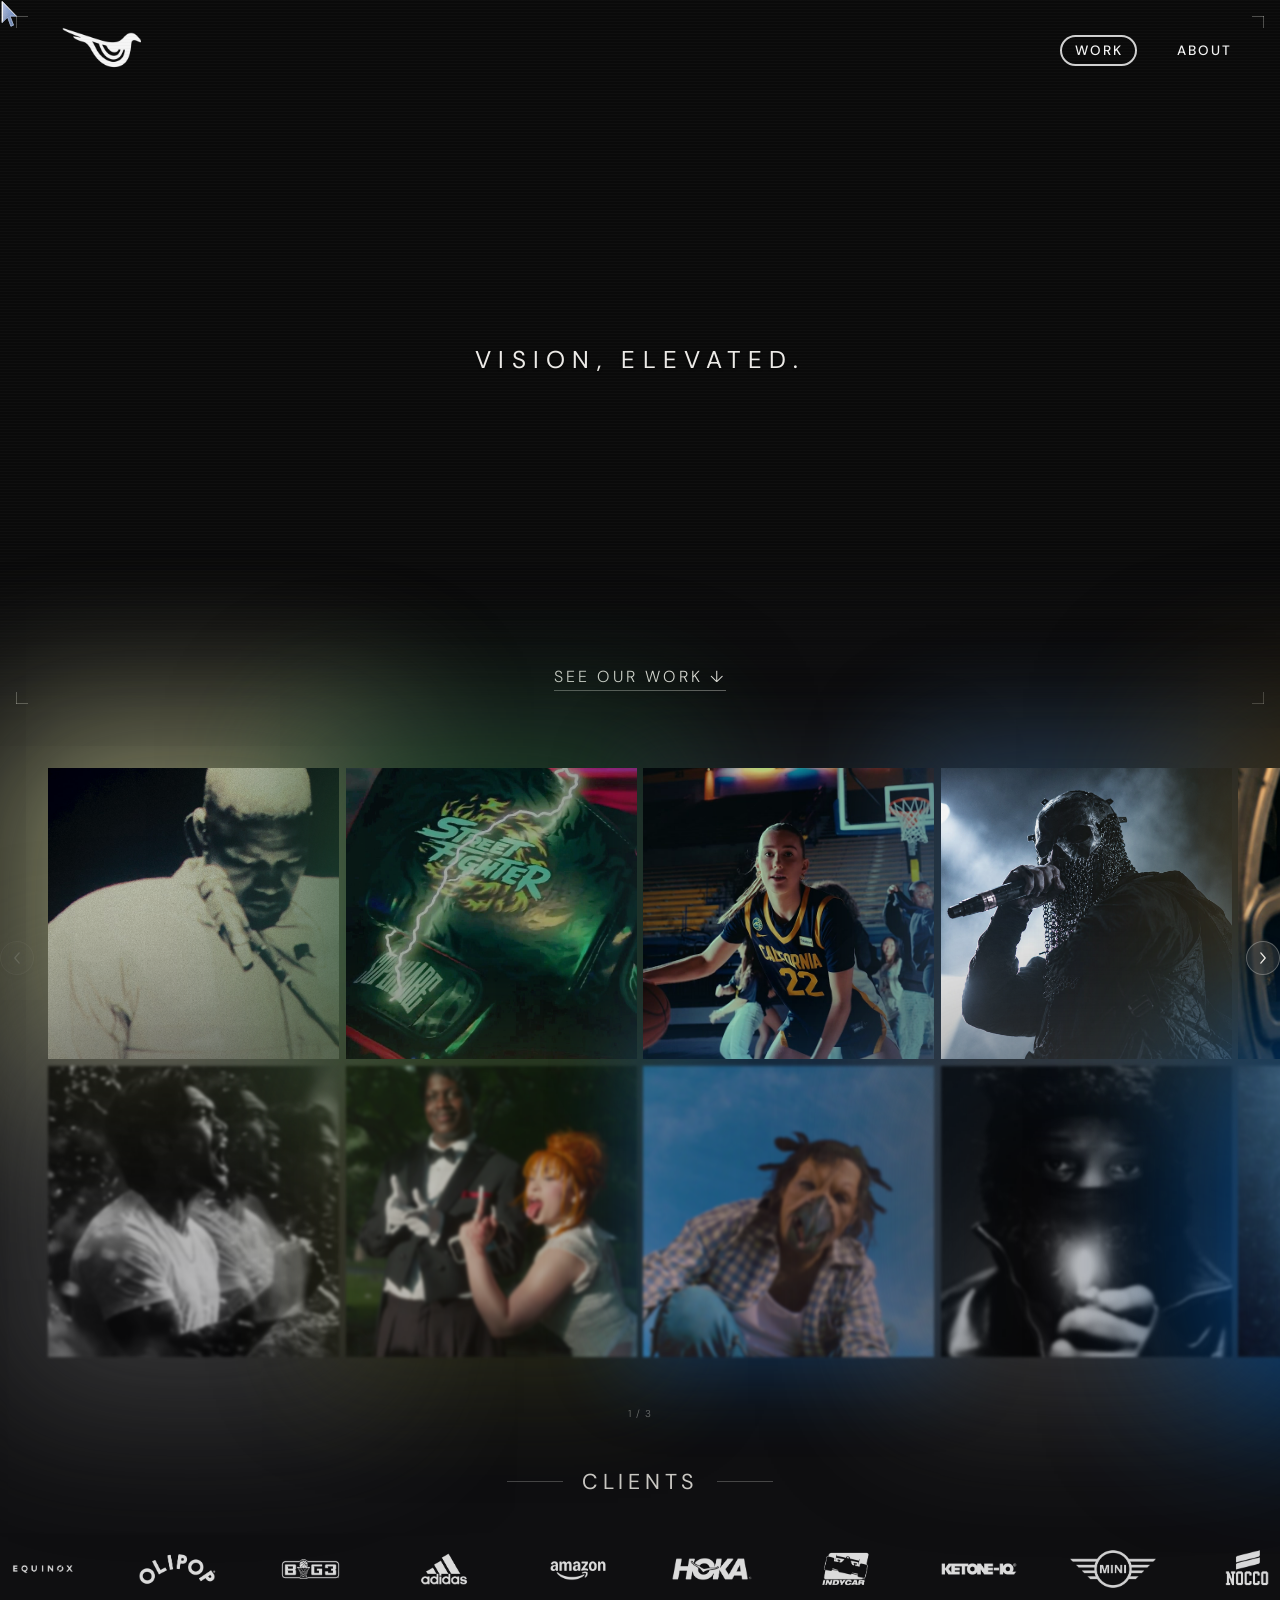
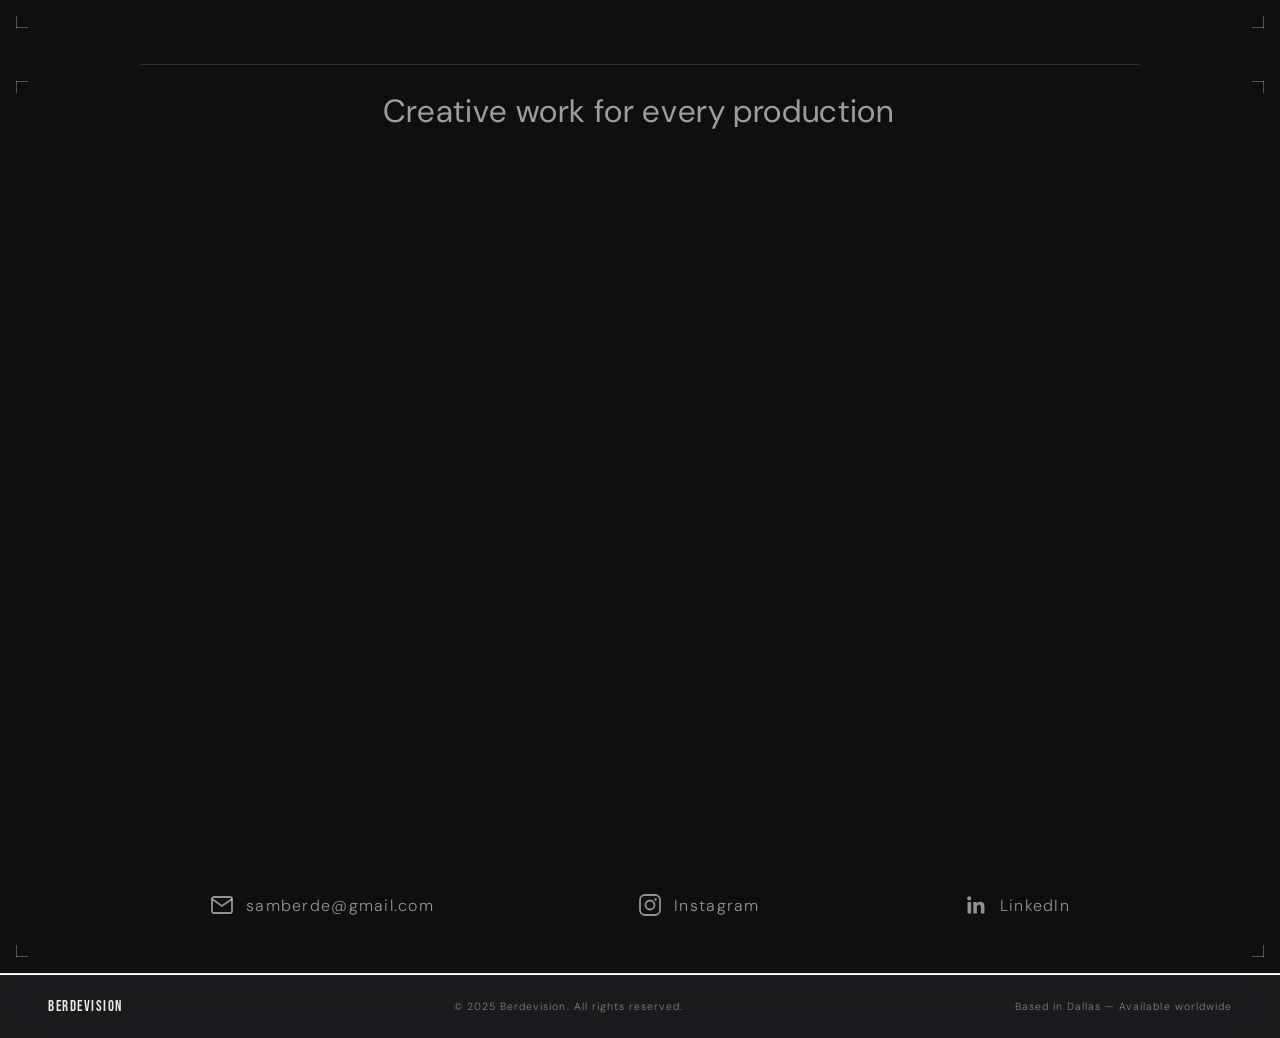
==== commit d854c1e6: "Fix placeholder alt text on The Butterfly Effect tile Co-Authored-By: Claude Fable 5.2 <noreply@anth" ====
--- a/index.html
+++ b/index.html
@@ -1649,7 +1649,7 @@
     <div class="work-item" data-cat="video" data-vimeo="1204416675"><img src="assets/im-15-e0075ea474.jpg" alt="Hoka x Miami Marathon" style="width:100%;height:100%;object-fit:cover;display:block;"><div class="work-overlay"><p class="work-tag">Video · March 2026</p><p class="work-name">Hoka x Miami Marathon</p></div></div>
     <div class="work-item" data-cat="video" data-vimeo="1204403981"><img src="assets/im-16-9b707d8d8e.jpg" alt="Blackout" style="width:100%;height:100%;object-fit:cover;display:block;"><div class="work-overlay"><p class="work-tag">Video · February 2025</p><p class="work-name">Blackout</p><p class="work-subtitle">Mississippi State Blackout Game</p></div></div>
     <div class="work-item" data-cat="video" data-vimeo="1204407984"><img src="assets/im-17-d5d36e1350.jpg" alt="First Day Back" style="width:100%;height:100%;object-fit:cover;display:block;"><div class="work-overlay"><p class="work-tag">Video · August 2025</p><p class="work-name">First Day Back</p><p class="work-subtitle">Mississippi State Football Preseason Hype</p></div></div>
-    <div class="work-item" data-cat="video" data-vimeo="1203256076"><img src="assets/im-18-fe2c547bf4.jpg" alt="Project Title Here" style="width:100%;height:100%;object-fit:cover;display:block;"><div class="work-overlay"><p class="work-tag">Video · March 2026</p><p class="work-name">The Butterfly Effect</p><p class="work-subtitle">Personal project about self reflection and change</p></div></div>
+    <div class="work-item" data-cat="video" data-vimeo="1203256076"><img src="assets/im-18-fe2c547bf4.jpg" alt="The Butterfly Effect" style="width:100%;height:100%;object-fit:cover;display:block;"><div class="work-overlay"><p class="work-tag">Video · March 2026</p><p class="work-name">The Butterfly Effect</p><p class="work-subtitle">Personal project about self reflection and change</p></div></div>
     <div class="work-item" data-cat="video" data-vimeo="1204401806"><img src="assets/im-19-3e7d441201.jpg" alt="Underwater" style="width:100%;height:100%;object-fit:cover;display:block;"><div class="work-overlay"><p class="work-tag">Video · July 2025</p><p class="work-name">Underwater</p><p class="work-subtitle">Just one of those days.</p></div></div>
     <div class="work-item" data-cat="video" data-vimeo="1204593129"><img src="assets/im-20-aeb94cb019.jpg" alt="Dreams" style="width:100%;height:100%;object-fit:cover;display:block;"><div class="work-overlay"><p class="work-tag">Video · December 2024</p><p class="work-name">Dreams</p></div></div>
   </div><!-- end work-grid-wrap -->
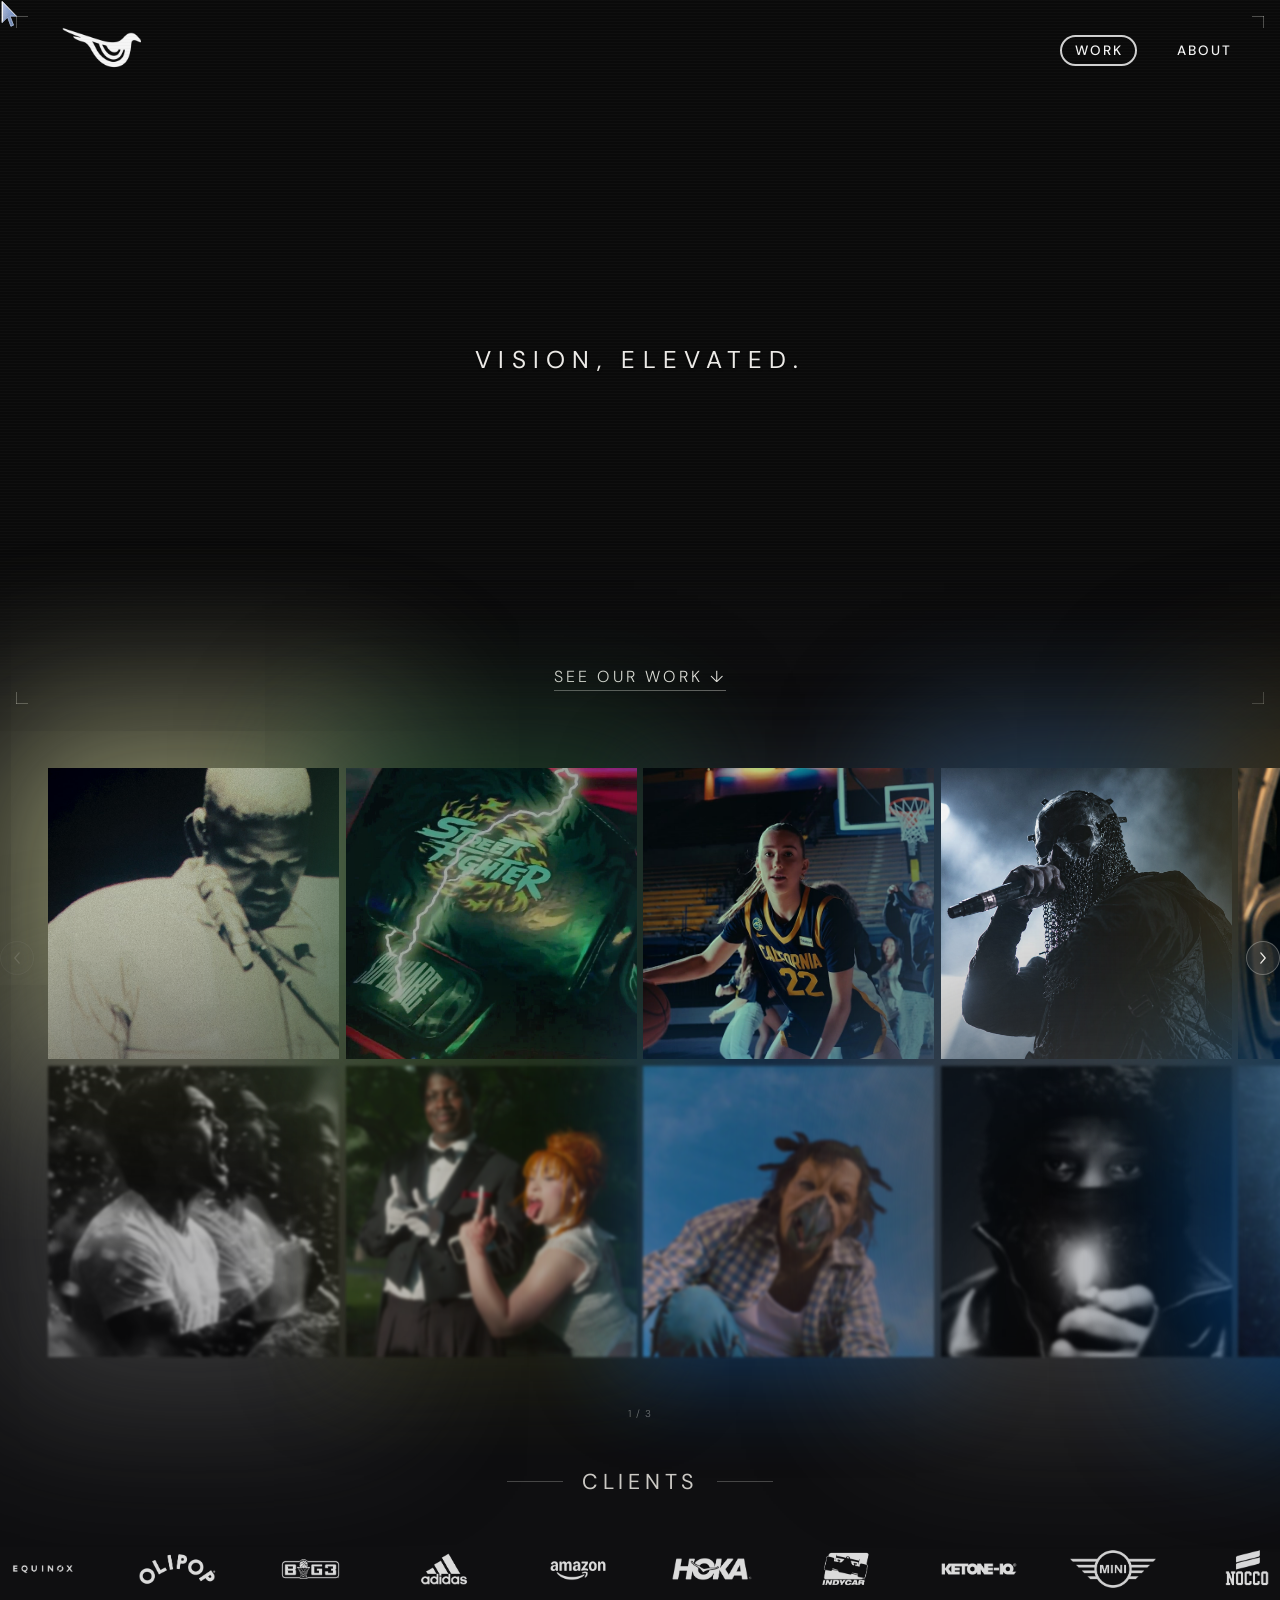
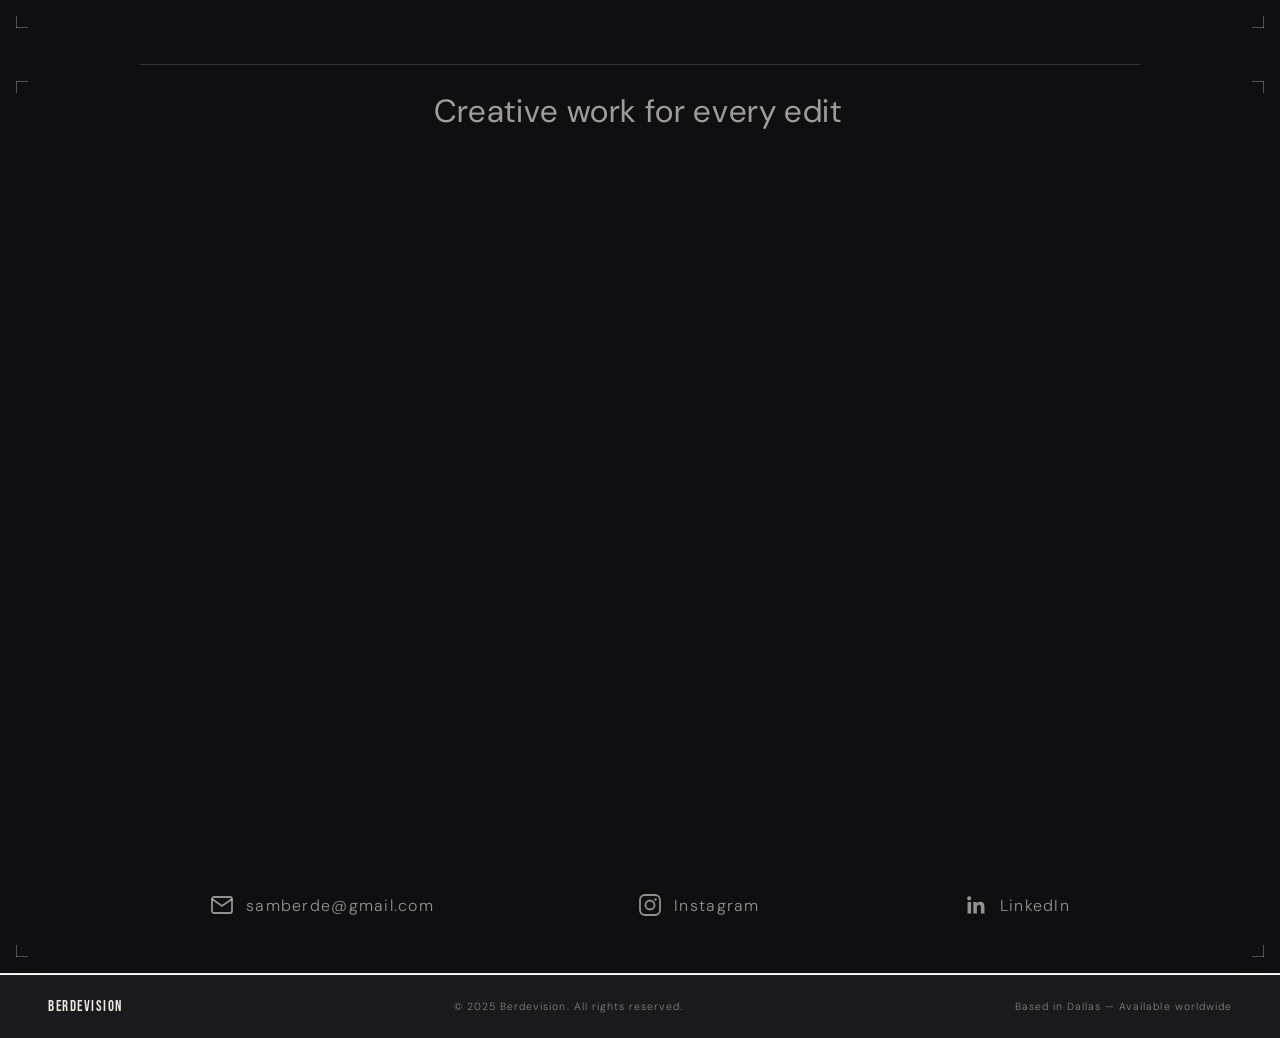
==== commit f993d4f0: "Phone: smoother sideways swiping on the work strip Glow animation stands down while the strip is swi" ====
--- a/index.html
+++ b/index.html
@@ -2476,6 +2476,10 @@
     if (next) next.disabled = strip.scrollLeft >= max - 2;
   }
   strip.addEventListener('scroll', updateUI, { passive: true });
+  // flag swipes so the glow animation can stand down while the strip moves
+  var busyT = 0; function busy(){ window.__stripBusy = true; clearTimeout(busyT); busyT = setTimeout(function(){ window.__stripBusy = false; }, 300); }
+  strip.addEventListener('scroll', busy, { passive: true });
+  strip.addEventListener('touchstart', busy, { passive: true });
   window.addEventListener('resize', updateUI);
 
   function nudge(dir) {
@@ -2572,6 +2576,8 @@
 
     var t = performance.now() / 1000;
     var isMobile = mobileQ.matches;
+    // phones: never repaint glows while the strip is being swiped, and only update ~2x a second otherwise
+    if (isMobile && (window.__stripBusy || ((window.__tideN = (window.__tideN || 0) + 1) % 6))) return;
     tiles.forEach(function(tile, i) {
       var rgb = tile.dataset.glowRGB;
       if (!rgb) return;
@@ -2591,6 +2597,13 @@
 })();
 </script>
 
+<style id="stripTouchFix">
+/* phones: smooth sideways swiping on the work strip */
+@media (max-width: 768px) {
+  .work-strip { touch-action: pan-x pan-y; overscroll-behavior-x: contain; scroll-snap-type: x proximity; }
+  .work-strip .work-item { -webkit-backdrop-filter: none !important; backdrop-filter: none !important; transform-style: flat !important; will-change: auto !important; transition: opacity 0.4s, box-shadow 0.5s linear !important; }
+}
+</style>
 <style id="ambientTheme">
 /* ===== AMBIENT GLASS THEME: deep base, tile-colored light fields, translucent surfaces ===== */
 html { background: #0f0f11 !important; overflow-x: clip; }
